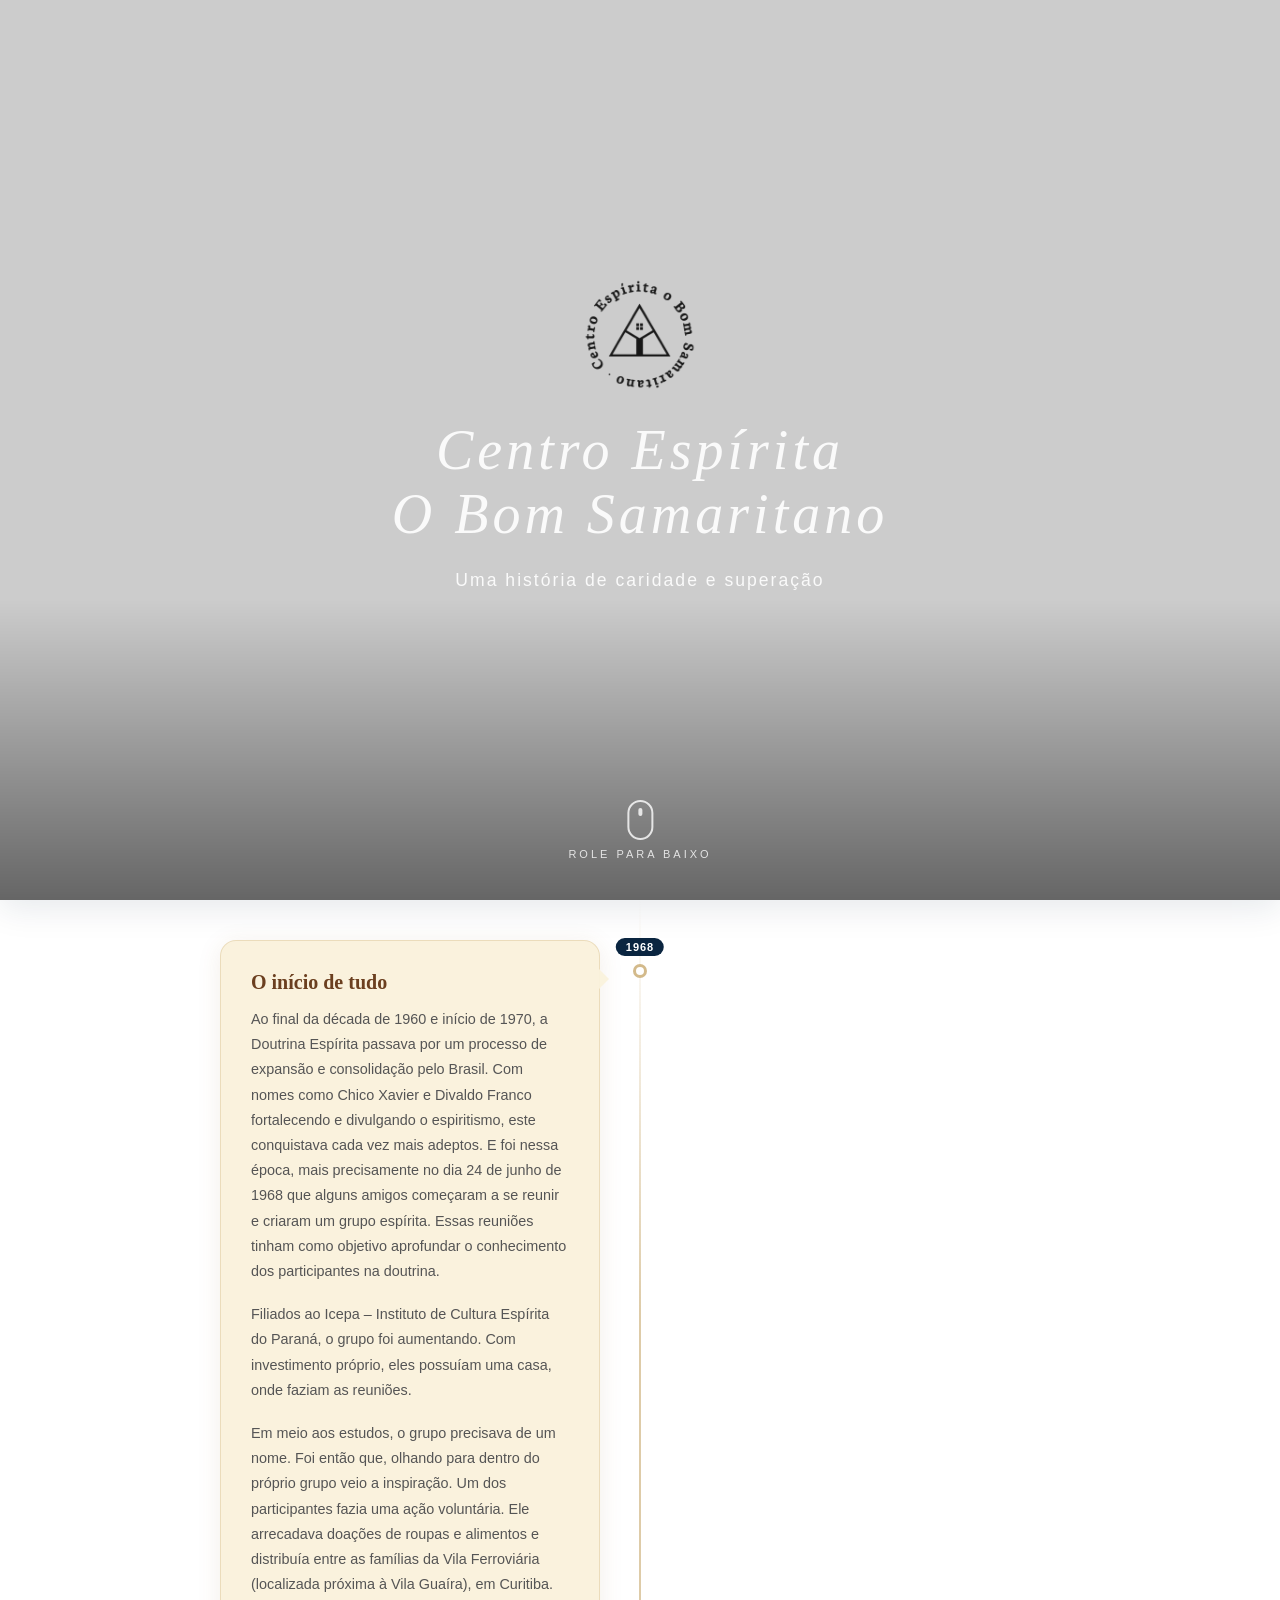
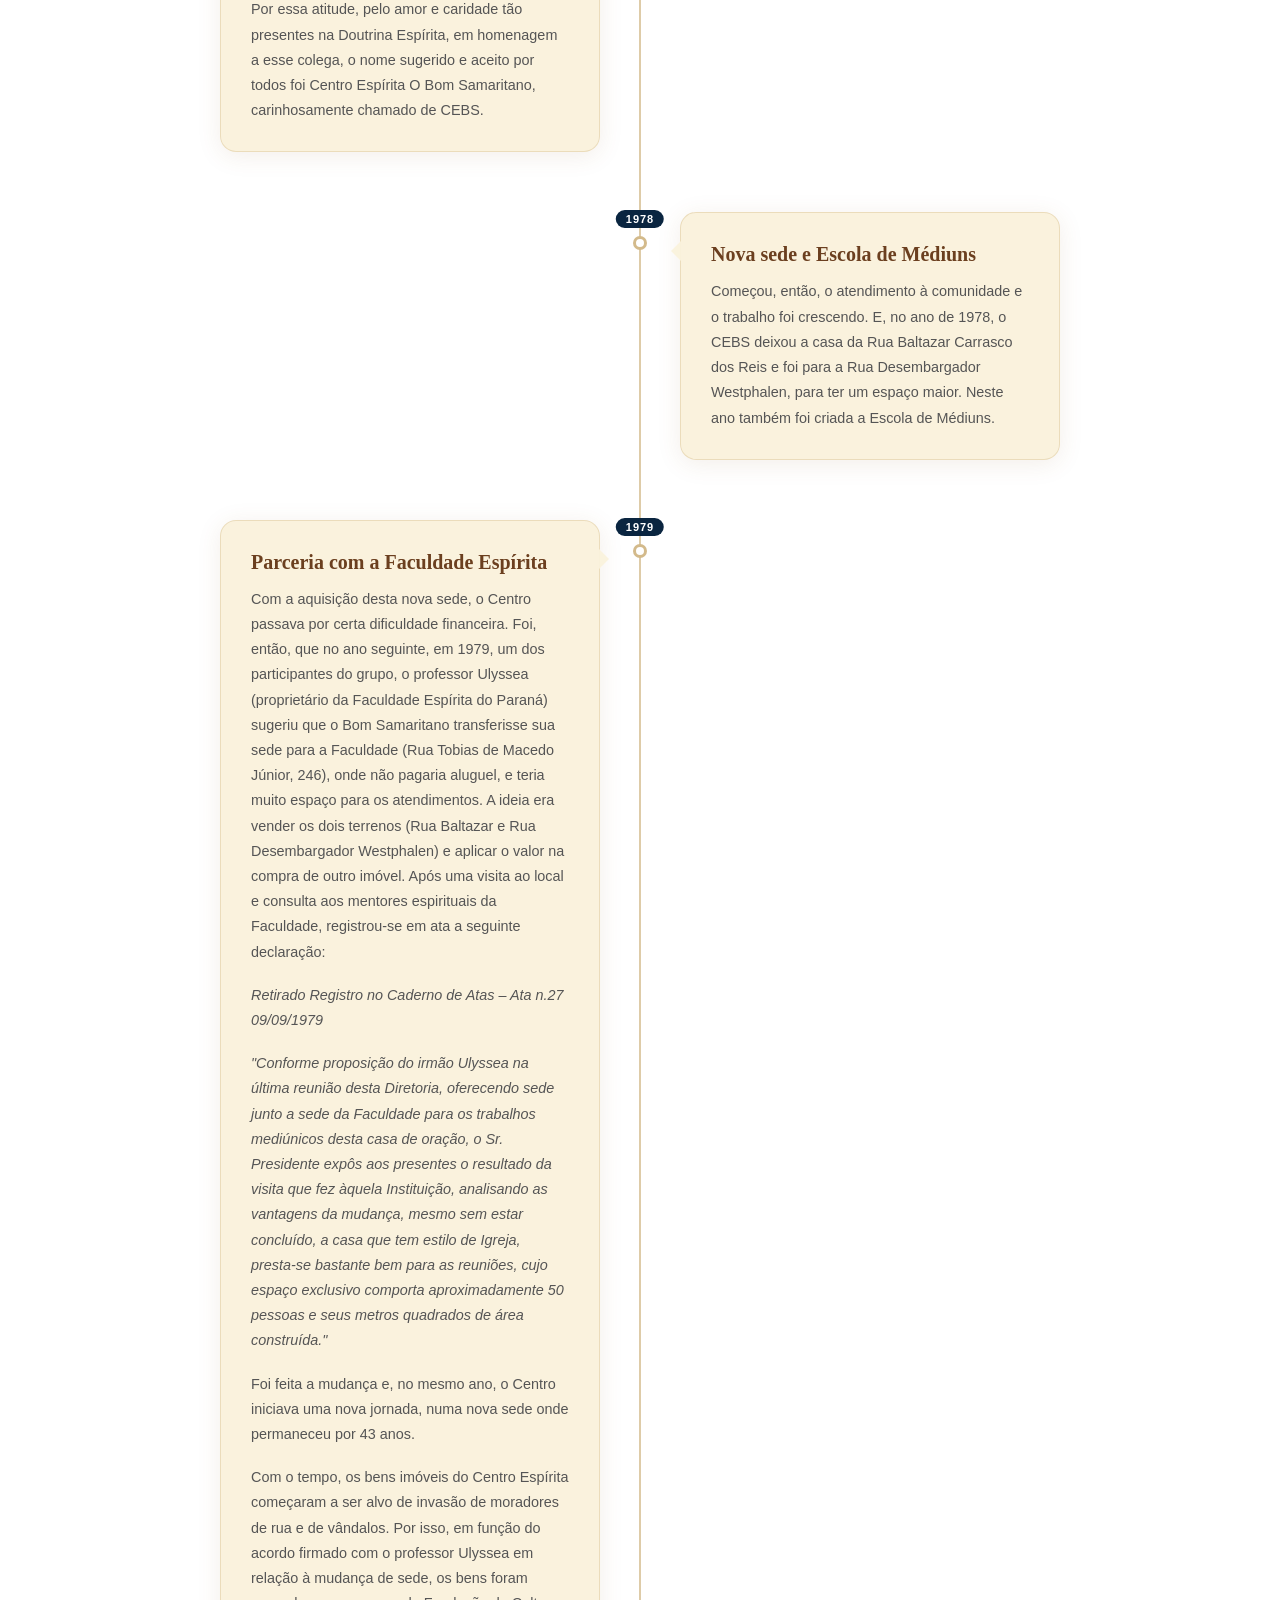
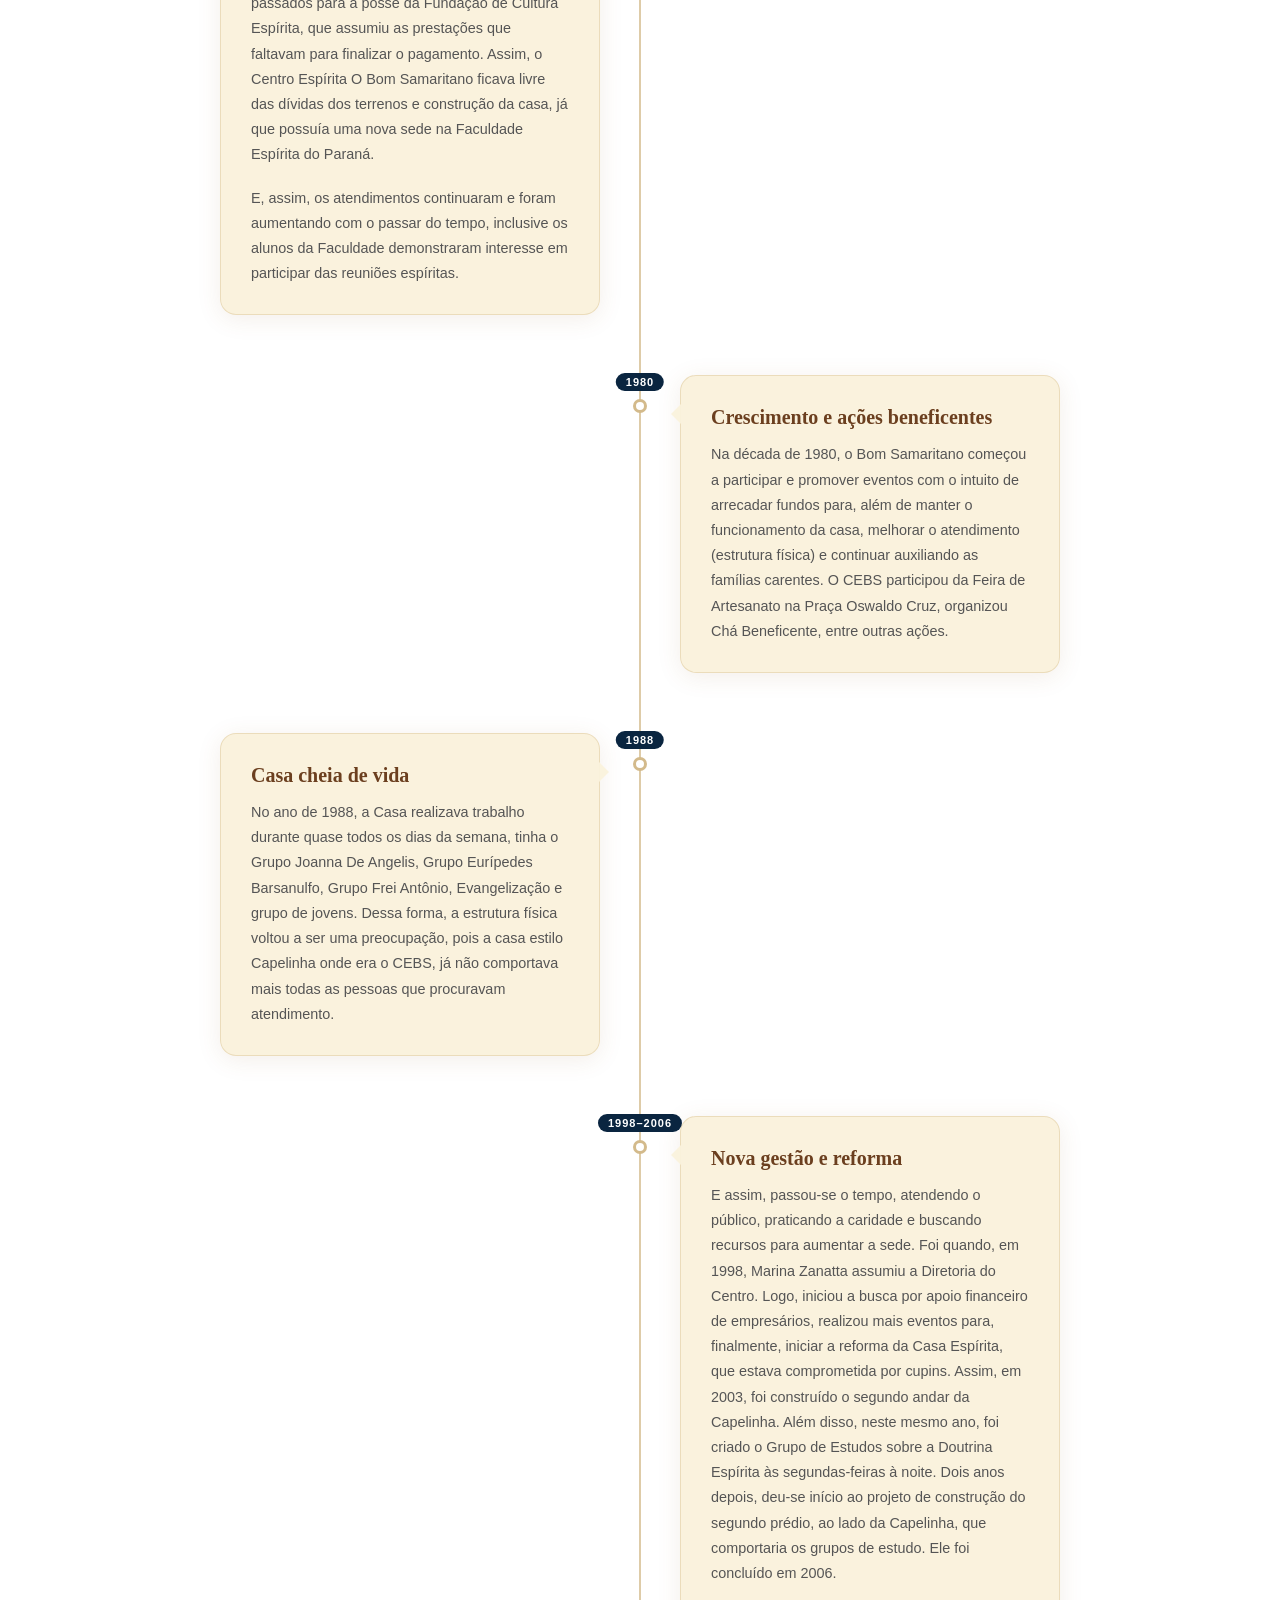
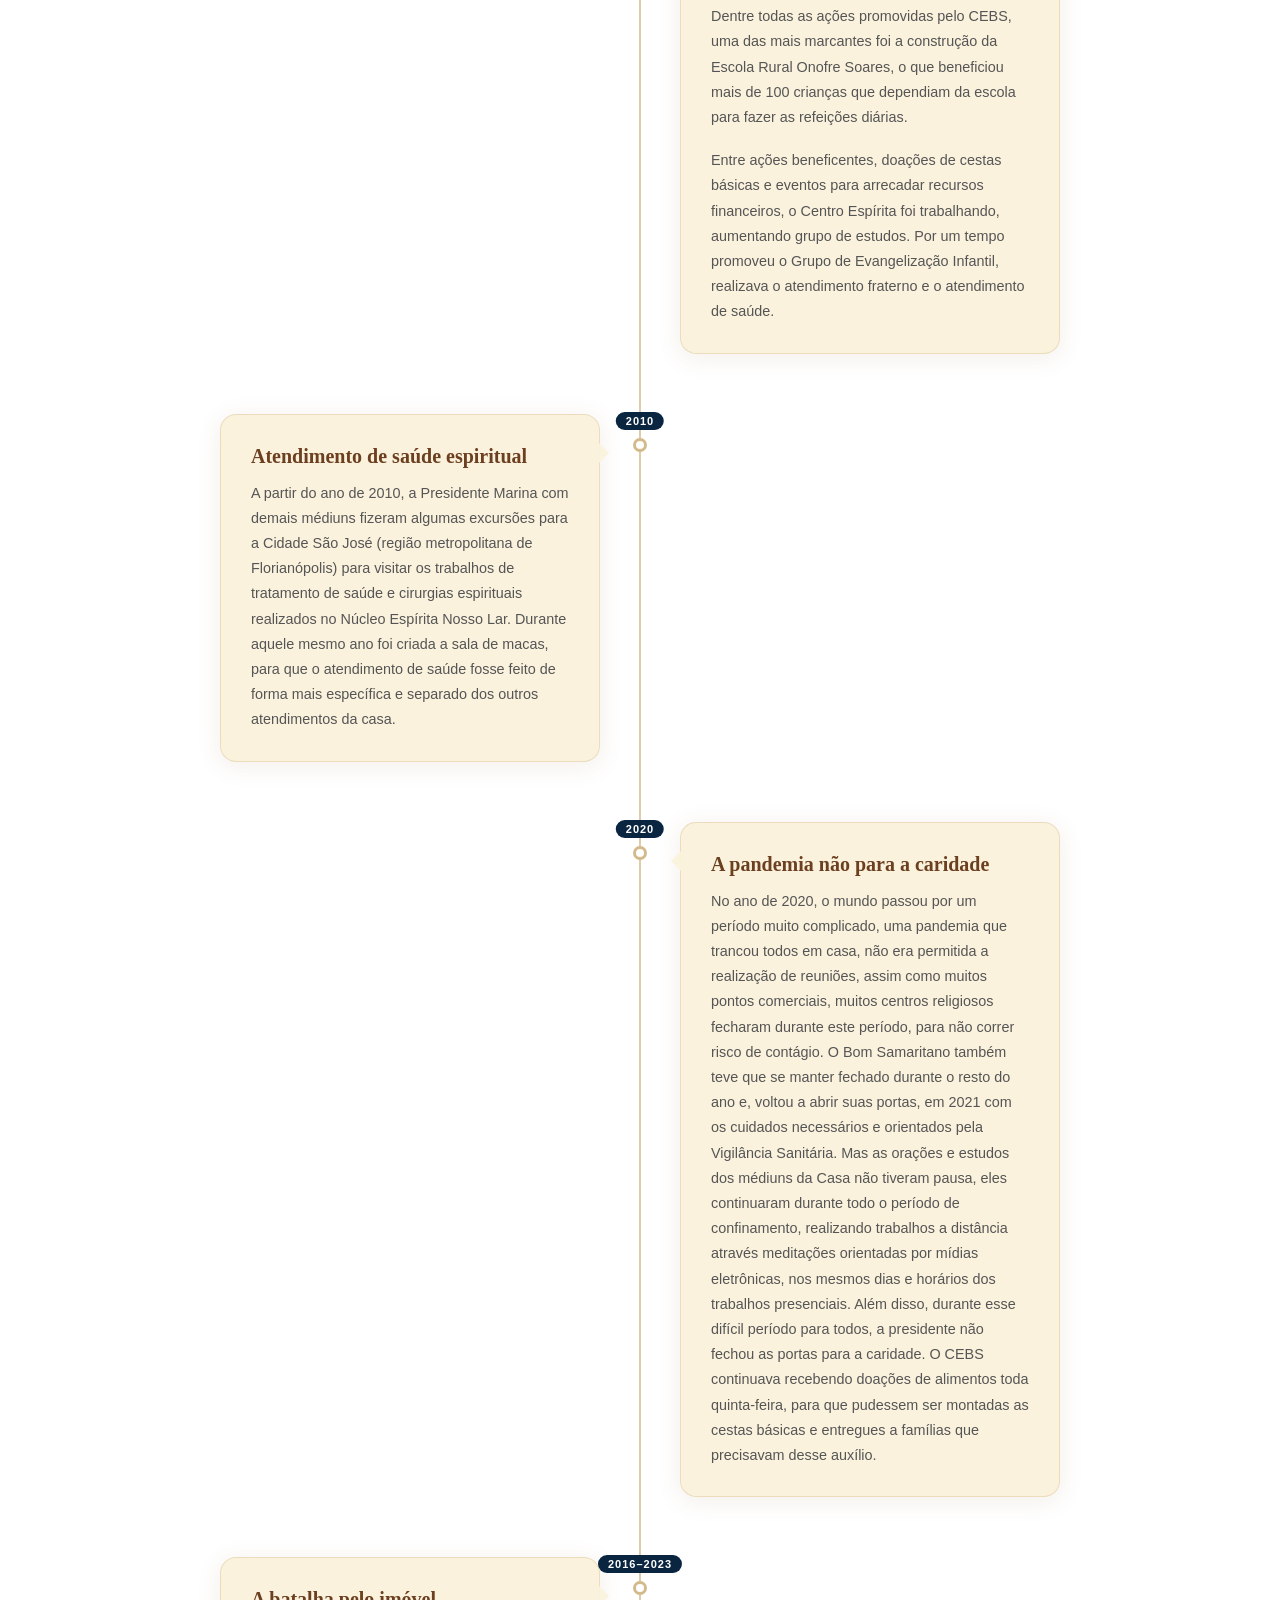
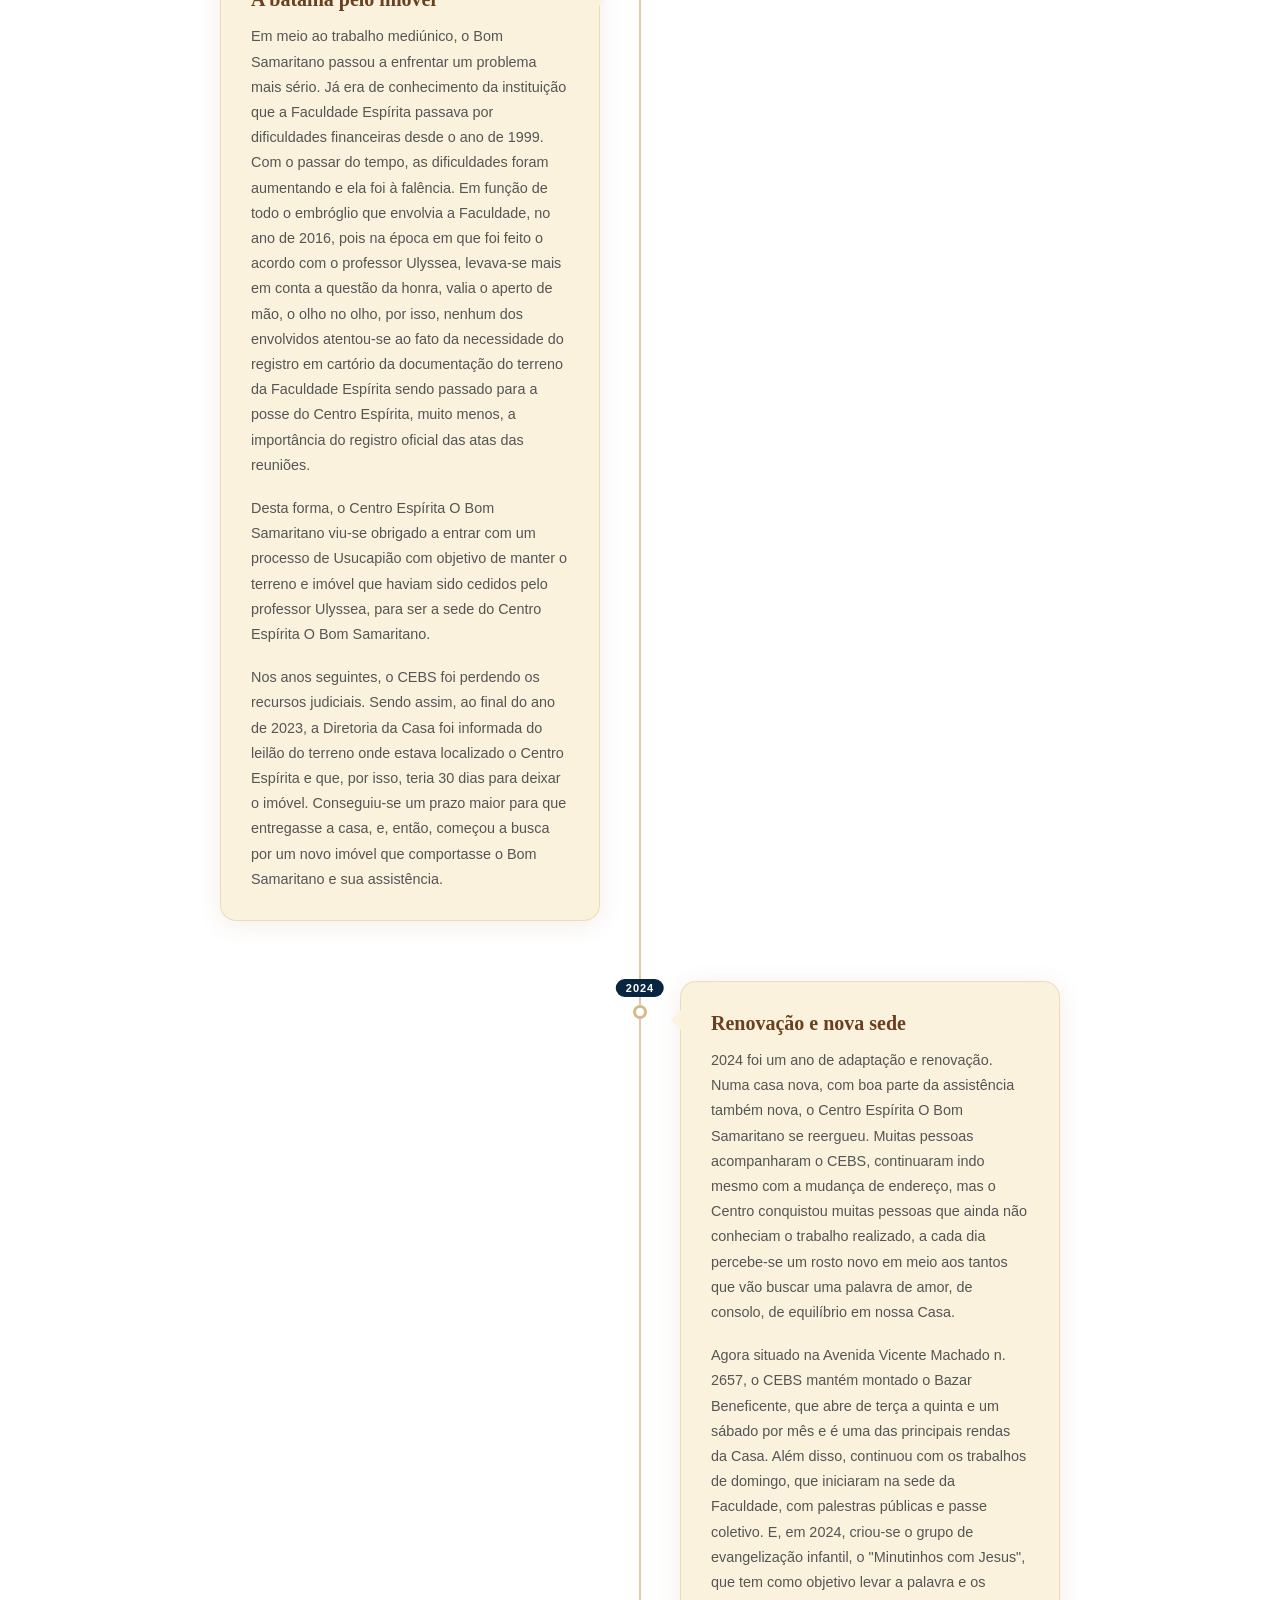
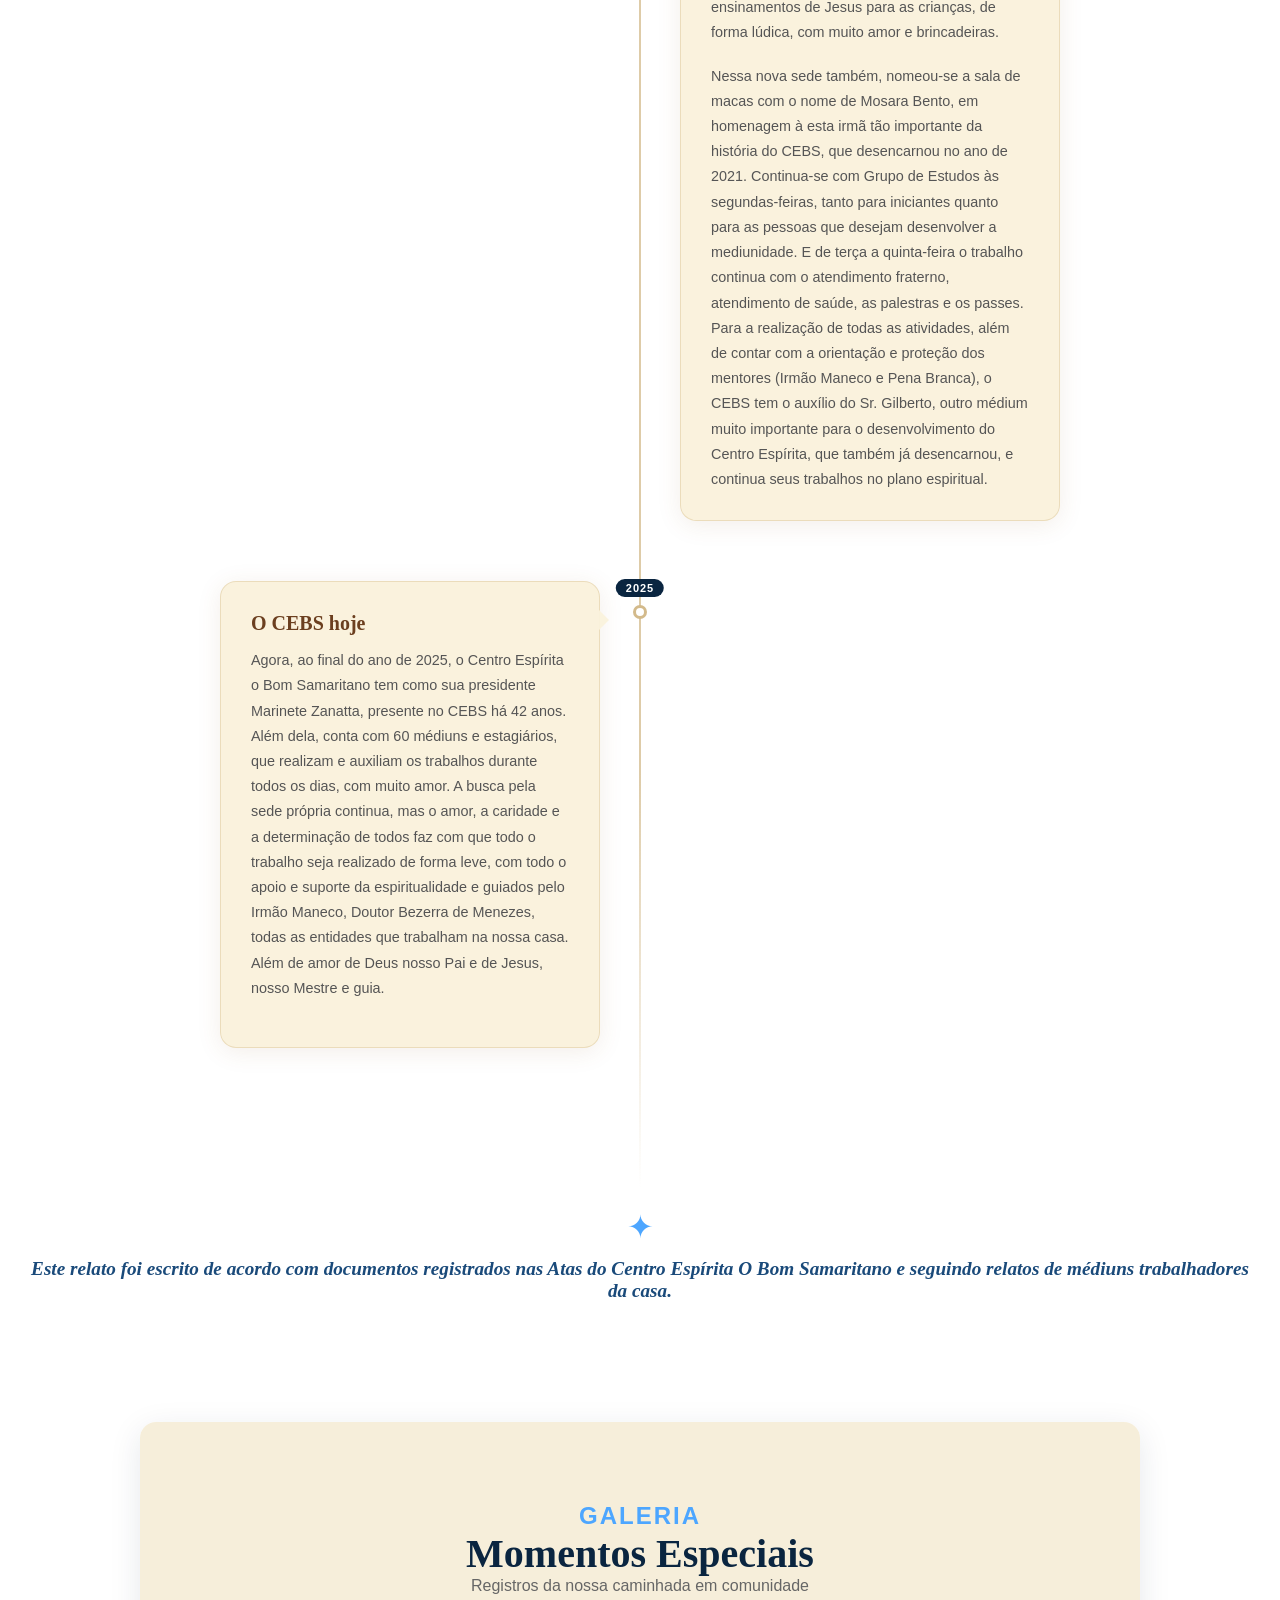
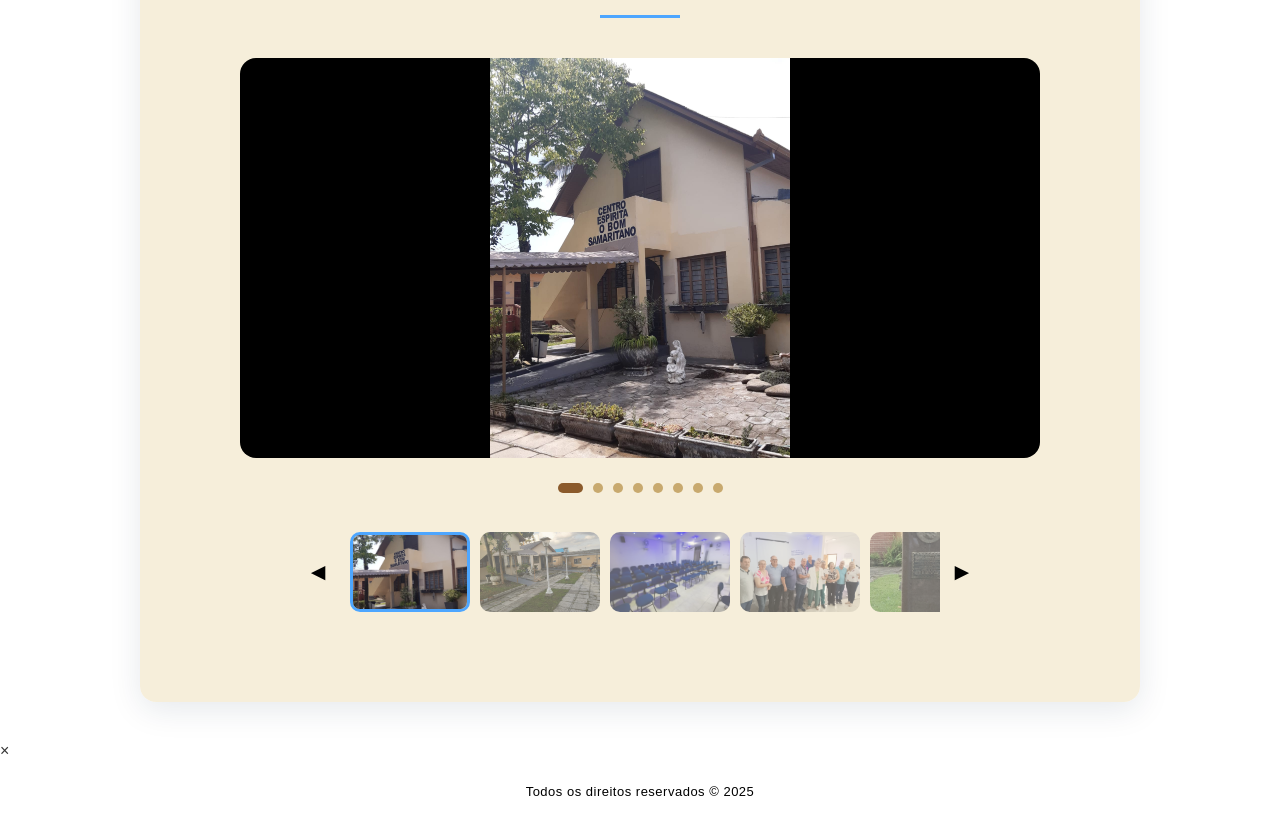
==== historia.html @ d359cb6b "Primeiro commit do site" ====
<!DOCTYPE html>
<html lang="pt-BR">
<head>
  <meta charset="UTF-8">
  <meta name="viewport" content="width=device-width, initial-scale=1.0">
  <title>História - O Bom Samaritano</title>
  <link rel="shortcut icon" sizes="180x180" href="./assets/logoColorida2.png" type="image/x-icon">
  <link rel="stylesheet" href="Style.css">
  <link rel="stylesheet" href="historia.css">
  <link href="https://unpkg.com/aos@2.3.4/dist/aos.css" rel="stylesheet">
</head>

<body>
    <!-- NAVBAR FIXA -->
    <body class="historia">

    <div class="fundo-fixo"></div>

    <nav class="navbar-historia">
        <a href="index.html" class="voltar-topo">← Voltar ao início</a>           
        <img src="/assets/logo.png" alt="Logo CEBS" class="navbar-logo-img">
    </nav>

    <!-- HERO -->
    <section class="hero-historia">

        <div class="overlay">
            <div class="hero-content">
                <img src="/assets/logo.png" alt="Logo CEBS" class="hero-logo">
                <h1>Centro Espírita<br>O Bom Samaritano</h1>
                <p>Uma história de caridade e superação</p>
            </div>
        </div>
    </section>

    <div class="scroll-hint">
        <div class="mouse">
            <div class="wheel"></div>
        </div>
        <p>Role para baixo</p>
    </div>

    <!-- TIMELINE -->
    <div class="timeline">

            <div class="item">
                <div class="card">
                    <h3>O início de tudo</h3>
                    <p>Ao final da década de 1960 e início de 1970, a Doutrina Espírita passava por um processo de expansão e consolidação pelo Brasil. Com nomes como Chico Xavier e Divaldo Franco fortalecendo e divulgando o espiritismo, este conquistava cada vez mais adeptos. E foi nessa época, mais precisamente no dia 24 de junho de 1968 que alguns amigos começaram a se reunir e criaram um grupo espírita. Essas reuniões tinham como objetivo aprofundar o conhecimento dos participantes na doutrina.</p>
                    <br>
                    <p>Filiados ao Icepa – Instituto de Cultura Espírita do Paraná, o grupo foi aumentando. Com investimento próprio, eles possuíam uma casa, onde faziam as reuniões.</p>
                    <br>
                    <p>Em meio aos estudos, o grupo precisava de um nome. Foi então que, olhando para dentro do próprio grupo veio a inspiração. Um dos participantes fazia uma ação voluntária. Ele arrecadava doações de roupas e alimentos e distribuía entre as famílias da Vila Ferroviária (localizada próxima à Vila Guaíra), em Curitiba. Por essa atitude, pelo amor e caridade tão presentes na Doutrina Espírita, em homenagem a esse colega, o nome sugerido e aceito por todos foi Centro Espírita O Bom Samaritano, carinhosamente chamado de CEBS.</p>
                </div>
                <span class="ano">1968</span>
            </div>

            <div class="item direita">
                <div class="card">
                    <h3>Nova sede e Escola de Médiuns</h3>
                    <p>Começou, então, o atendimento à comunidade e o trabalho foi crescendo. E, no ano de 1978, o CEBS deixou a casa da Rua Baltazar Carrasco dos Reis e foi para a Rua Desembargador Westphalen, para ter um espaço maior. Neste ano também foi criada a Escola de Médiuns.</p>
                </div>
                <span class="ano">1978</span>
            </div>

            <div class="item">
                <div class="card">
                    <h3>Parceria com a Faculdade Espírita</h3>
                    <p>Com a aquisição desta nova sede, o Centro passava por certa dificuldade financeira. Foi, então, que no ano seguinte, em 1979, um dos participantes do grupo, o professor Ulyssea (proprietário da Faculdade Espírita do Paraná) sugeriu que o Bom Samaritano transferisse sua sede para a Faculdade (Rua Tobias de Macedo Júnior, 246), onde não pagaria aluguel, e teria muito espaço para os atendimentos. A ideia era vender os dois terrenos (Rua Baltazar e Rua Desembargador Westphalen) e aplicar o valor na compra de outro imóvel. Após uma visita ao local e consulta aos mentores espirituais da Faculdade, registrou-se em ata a seguinte declaração:</p>
                    <br>
                    <p><em>Retirado Registro no Caderno de Atas – Ata n.27 09/09/1979</em></p>
                    <br>
                    <p><em>"Conforme proposição do irmão Ulyssea na última reunião desta Diretoria, oferecendo sede junto a sede da Faculdade para os trabalhos mediúnicos desta casa de oração, o Sr. Presidente expôs aos presentes o resultado da visita que fez àquela Instituição, analisando as vantagens da mudança, mesmo sem estar concluído, a casa que tem estilo de Igreja, presta-se bastante bem para as reuniões, cujo espaço exclusivo comporta aproximadamente 50 pessoas e seus metros quadrados de área construída."</em></p>
                    <br>
                    <p>Foi feita a mudança e, no mesmo ano, o Centro iniciava uma nova jornada, numa nova sede onde permaneceu por 43 anos.</p>
                    <br>
                    <p>Com o tempo, os bens imóveis do Centro Espírita começaram a ser alvo de invasão de moradores de rua e de vândalos. Por isso, em função do acordo firmado com o professor Ulyssea em relação à mudança de sede, os bens foram passados para a posse da Fundação de Cultura Espírita, que assumiu as prestações que faltavam para finalizar o pagamento. Assim, o Centro Espírita O Bom Samaritano ficava livre das dívidas dos terrenos e construção da casa, já que possuía uma nova sede na Faculdade Espírita do Paraná.</p>
                    <br>
                    <p>E, assim, os atendimentos continuaram e foram aumentando com o passar do tempo, inclusive os alunos da Faculdade demonstraram interesse em participar das reuniões espíritas.</p>
                </div>
                <span class="ano">1979</span>
            </div>

            <div class="item direita">
                <div class="card">
                    <h3>Crescimento e ações beneficentes</h3>
                    <p>Na década de 1980, o Bom Samaritano começou a participar e promover eventos com o intuito de arrecadar fundos para, além de manter o funcionamento da casa, melhorar o atendimento (estrutura física) e continuar auxiliando as famílias carentes. O CEBS participou da Feira de Artesanato na Praça Oswaldo Cruz, organizou Chá Beneficente, entre outras ações.</p>
                </div>
                <span class="ano">1980</span>
            </div>

            <div class="item">
                <div class="card">
                    <h3>Casa cheia de vida</h3>
                    <p>No ano de 1988, a Casa realizava trabalho durante quase todos os dias da semana, tinha o Grupo Joanna De Angelis, Grupo Eurípedes Barsanulfo, Grupo Frei Antônio, Evangelização e grupo de jovens. Dessa forma, a estrutura física voltou a ser uma preocupação, pois a casa estilo Capelinha onde era o CEBS, já não comportava mais todas as pessoas que procuravam atendimento.</p>
                </div>
                <span class="ano">1988</span>
            </div>

            <div class="item direita">
                <div class="card">
                    <h3>Nova gestão e reforma</h3>
                    <p>E assim, passou-se o tempo, atendendo o público, praticando a caridade e buscando recursos para aumentar a sede. Foi quando, em 1998, Marina Zanatta assumiu a Diretoria do Centro. Logo, iniciou a busca por apoio financeiro de empresários, realizou mais eventos para, finalmente, iniciar a reforma da Casa Espírita, que estava comprometida por cupins. Assim, em 2003, foi construído o segundo andar da Capelinha. Além disso, neste mesmo ano, foi criado o Grupo de Estudos sobre a Doutrina Espírita às segundas-feiras à noite. Dois anos depois, deu-se início ao projeto de construção do segundo prédio, ao lado da Capelinha, que comportaria os grupos de estudo. Ele foi concluído em 2006.</p>
                    <br>
                    <p>Dentre todas as ações promovidas pelo CEBS, uma das mais marcantes foi a construção da Escola Rural Onofre Soares, o que beneficiou mais de 100 crianças que dependiam da escola para fazer as refeições diárias.</p>
                    <br>
                    <p>Entre ações beneficentes, doações de cestas básicas e eventos para arrecadar recursos financeiros, o Centro Espírita foi trabalhando, aumentando grupo de estudos. Por um tempo promoveu o Grupo de Evangelização Infantil, realizava o atendimento fraterno e o atendimento de saúde.</p>
                </div>
                <span class="ano">1998–2006</span>
            </div>

            <div class="item">
                <div class="card">
                    <h3>Atendimento de saúde espiritual</h3>
                    <p>A partir do ano de 2010, a Presidente Marina com demais médiuns fizeram algumas excursões para a Cidade São José (região metropolitana de Florianópolis) para visitar os trabalhos de tratamento de saúde e cirurgias espirituais realizados no Núcleo Espírita Nosso Lar. Durante aquele mesmo ano foi criada a sala de macas, para que o atendimento de saúde fosse feito de forma mais específica e separado dos outros atendimentos da casa.</p>
                </div>
                <span class="ano">2010</span>
            </div>

            <div class="item direita">
                <div class="card">
                    <h3>A pandemia não para a caridade</h3>
                    <p>No ano de 2020, o mundo passou por um período muito complicado, uma pandemia que trancou todos em casa, não era permitida a realização de reuniões, assim como muitos pontos comerciais, muitos centros religiosos fecharam durante este período, para não correr risco de contágio. O Bom Samaritano também teve que se manter fechado durante o resto do ano e, voltou a abrir suas portas, em 2021 com os cuidados necessários e orientados pela Vigilância Sanitária. Mas as orações e estudos dos médiuns da Casa não tiveram pausa, eles continuaram durante todo o período de confinamento, realizando trabalhos a distância através meditações orientadas por mídias eletrônicas, nos mesmos dias e horários dos trabalhos presenciais. Além disso, durante esse difícil período para todos, a presidente não fechou as portas para a caridade. O CEBS continuava recebendo doações de alimentos toda quinta-feira, para que pudessem ser montadas as cestas básicas e entregues a famílias que precisavam desse auxílio.</p>
                </div>
                <span class="ano">2020</span>
            </div>

            <div class="item">
                <div class="card">
                    <h3>A batalha pelo imóvel</h3>
                    <p>Em meio ao trabalho mediúnico, o Bom Samaritano passou a enfrentar um problema mais sério. Já era de conhecimento da instituição que a Faculdade Espírita passava por dificuldades financeiras desde o ano de 1999. Com o passar do tempo, as dificuldades foram aumentando e ela foi à falência. Em função de todo o embróglio que envolvia a Faculdade, no ano de 2016, pois na época em que foi feito o acordo com o professor Ulyssea, levava-se mais em conta a questão da honra, valia o aperto de mão, o olho no olho, por isso, nenhum dos envolvidos atentou-se ao fato da necessidade do registro em cartório da documentação do terreno da Faculdade Espírita sendo passado para a posse do Centro Espírita, muito menos, a importância do registro oficial das atas das reuniões.</p>
                    <br>
                    <p>Desta forma, o Centro Espírita O Bom Samaritano viu-se obrigado a entrar com um processo de Usucapião com objetivo de manter o terreno e imóvel que haviam sido cedidos pelo professor Ulyssea, para ser a sede do Centro Espírita O Bom Samaritano.</p>
                    <br>
                    <p>Nos anos seguintes, o CEBS foi perdendo os recursos judiciais. Sendo assim, ao final do ano de 2023, a Diretoria da Casa foi informada do leilão do terreno onde estava localizado o Centro Espírita e que, por isso, teria 30 dias para deixar o imóvel. Conseguiu-se um prazo maior para que entregasse a casa, e, então, começou a busca por um novo imóvel que comportasse o Bom Samaritano e sua assistência.</p>
                </div>
                <span class="ano">2016–2023</span>
            </div>

            <div class="item direita">
                <div class="card">
                    <h3>Renovação e nova sede</h3>
                    <p>2024 foi um ano de adaptação e renovação. Numa casa nova, com boa parte da assistência também nova, o Centro Espírita O Bom Samaritano se reergueu. Muitas pessoas acompanharam o CEBS, continuaram indo mesmo com a mudança de endereço, mas o Centro conquistou muitas pessoas que ainda não conheciam o trabalho realizado, a cada dia percebe-se um rosto novo em meio aos tantos que vão buscar uma palavra de amor, de consolo, de equilíbrio em nossa Casa.</p>
                    <br>
                    <p>Agora situado na Avenida Vicente Machado n. 2657, o CEBS mantém montado o Bazar Beneficente, que abre de terça a quinta e um sábado por mês e é uma das principais rendas da Casa. Além disso, continuou com os trabalhos de domingo, que iniciaram na sede da Faculdade, com palestras públicas e passe coletivo. E, em 2024, criou-se o grupo de evangelização infantil, o "Minutinhos com Jesus", que tem como objetivo levar a palavra e os ensinamentos de Jesus para as crianças, de forma lúdica, com muito amor e brincadeiras.</p>
                    <br>
                    <p>Nessa nova sede também, nomeou-se a sala de macas com o nome de Mosara Bento, em homenagem à esta irmã tão importante da história do CEBS, que desencarnou no ano de 2021. Continua-se com Grupo de Estudos às segundas-feiras, tanto para iniciantes quanto para as pessoas que desejam desenvolver a mediunidade. E de terça a quinta-feira o trabalho continua com o atendimento fraterno, atendimento de saúde, as palestras e os passes. Para a realização de todas as atividades, além de contar com a orientação e proteção dos mentores (Irmão Maneco e Pena Branca), o CEBS tem o auxílio do Sr. Gilberto, outro médium muito importante para o desenvolvimento do Centro Espírita, que também já desencarnou, e continua seus trabalhos no plano espiritual.</p>
                </div>
                <span class="ano">2024</span>
            </div>

            <div class="item">
                <div class="card">
                    <h3>O CEBS hoje</h3>
                    <p>Agora, ao final do ano de 2025, o Centro Espírita o Bom Samaritano tem como sua presidente Marinete Zanatta, presente no CEBS há 42 anos. Além dela, conta com 60 médiuns e estagiários, que realizam e auxiliam os trabalhos durante todos os dias, com muito amor. A busca pela sede própria continua, mas o amor, a caridade e a determinação de todos faz com que todo o trabalho seja realizado de forma leve, com todo o apoio e suporte da espiritualidade e guiados pelo Irmão Maneco, Doutor Bezerra de Menezes, todas as entidades que trabalham na nossa casa. Além de amor de Deus nosso Pai e de Jesus, nosso Mestre e guia.</p>
                    <br>
                </div>
                <span class="ano">2025</span>
            </div>

        </div>

        <!-- FIM -->
        <div class="timeline-fim">
            <span class="estrela">✦</span>
            <p><strong>Este relato foi escrito de acordo com documentos registrados nas Atas do Centro Espírita O Bom Samaritano e seguindo relatos de médiuns trabalhadores da casa.</strong></p>
        </div>


        <!-- GALERIA -->
        <section class="galeria">

            <h2 class="titulo">GALERIA</h2>
            <h3 class="titulo-principal">Momentos Especiais</h3>
            <p class="subtitulo">Registros da nossa caminhada em comunidade</p>

            <div class="linha"></div>

            <!-- IMAGEM PRINCIPAL -->
            <div class="viewer">
                <img id="imagemPrincipal" src="/assets/foto1.jpeg" alt="">
            </div>

            <!-- DOTS -->
            <div class="dots" id="dots"></div>

            <!-- MINIATURAS -->
            <div class="thumbs-container">

                <button class="seta" onclick="scrollThumbs(-200)">◄</button>

                    <div class="thumbs" id="thumbs">
                        <img src="/assets/foto1.jpeg" data-legenda="">
                        <img src="/assets/foto3.jpeg" data-legenda="">
                        <img src="/assets/foto6.jpeg" data-legenda="">
                        <img src="/assets/foto8.jpeg" data-legenda="">
                        <img src="/assets/foto2.jpeg" data-legenda="">
                        <img src="/assets/foto7.jpeg" data-legenda="">
                        <img src="/assets/foto5.jpeg" data-legenda="">
                        <img src="/assets/foto9.jpeg" data-legenda="">
                    </div>

                <button class="seta" onclick="scrollThumbs(200)">►</button>

            </div>

        </section>

        <body class="historia">

      <!-- MODAL -->
        <div id="modal" class="modal">
            <span class="fechar" onclick="fecharModal()">×</span>
            <img id="imgModal">
        </div>

        <script src="https://unpkg.com/aos@2.3.4/dist/aos.js"></script>
        <script src="script.js"></script>

        <!-- BOTÃO VOLTAR AO TOPO -->
        <button class="btn-topo" onclick="window.scrollTo({top: 0, behavior: 'smooth'})">↑</button>
    
        <footer>
            <p>Todos os direitos reservados &copy; 2025</p>
        </footer>

    </body>

</html>
---- Style.css ----
/*{
  outline: 1px solid red;
}*/

html {
  scroll-behavior: smooth;
}

html, body {
  overflow-x: hidden;
  width: 100%;
}

.hero {
  width: 100vw;
  max-width: 100%;
}

/* ===== RESET ===== */
*, *::before, *::after {
  margin: 0;
  padding: 0;
  box-sizing: border-box;
}

/* ===== VARIÁVEIS ===== */
:root {
  --azul-escuro: #0a2540;
  --azul-medio: #1a4a7a;
  --azul-claro: #4da6ff;
  --azul-suave: rgba(255,255,255,0.88);
  --branco: #ffffff;
  --cinza: #666;
}

/* ===== BODY ===== */
body:not(.historia) {
  font-family: 'Lato', sans-serif;
  color: #333;
  background: url('/assets/ceu.jpeg') no-repeat center/cover;
  background-attachment: fixed;
  min-height: 100vh;
  overflow-x: hidden;
}

/* ===== NAVBAR ===== */
.navbar {
  position: fixed;
  top: 0;
  left: 0;
  width: 100%;
  z-index: 999;
  padding: 14px 40px;
  background: rgba(10, 37, 64, 0.0);
  backdrop-filter: blur(0px);
  transition: background 0.6s ease, backdrop-filter 0.6s ease, box-shadow 0.6s ease;
}

.navbar.visivel {
  background: rgba(10, 37, 64, 0.85);
  backdrop-filter: blur(10px);
  -webkit-backdrop-filter: blur(10px);
  box-shadow: 0 2px 20px rgba(0,0,0,0.2);
}

.nav-container {
  display: flex;
  justify-content: space-between;
  align-items: center;
  max-width: 100%;
  padding: 0 40px;
}

.nav-logo {
  height: 40px;
  width: auto;
  filter: brightness(0) invert(1);
}

.nav-container {
  padding-left: 0; /* ← remove padding extra da esquerda */
}

/* fallback se não tiver logo */
.logo-text {
  font-family: 'Cormorant Garamond', serif;
  font-size: 1.2rem;
  font-style: italic;
  color: white;
  letter-spacing: 2px;
}

.menu {
  list-style: none;
  display: flex;
  gap: 30px;
  align-items: center;
}

.menu a {
  text-decoration: none;
  color: rgba(255,255,255,0.85);
  font-family: 'Lato', sans-serif;
  font-size: 13px;
  letter-spacing: 1px;
  text-transform: uppercase;
  transition: color 0.3s;
  position: relative;
}

.menu a::after {
  content: '';
  position: absolute;
  bottom: -4px;
  left: 0;
  width: 0;
  height: 1px;
  background: var(--azul-claro);
  transition: width 0.3s;
}

.menu a:hover {
  color: var(--azul-claro);
}

.menu a:hover::after {
  width: 100%;
}

/* botão hamburger mobile */
.menu-toggle {
  display: none;
  background: none;
  border: none;
  color: white;
  font-size: 24px;
  cursor: pointer;
}

/* ===== HERO ===== */
.hero {
  height: 100vh;
  background: url('sua-imagem.jpg') no-repeat center/cover;
  background-attachment: fixed;
  position: relative;
  display: flex;
  align-items: center;
  justify-content: flex-start;
  padding: 0 8vw;
}

.hero-overlay {
  position: absolute;
  inset: 0;
  background: linear-gradient(to right, rgba(0,0,0,0.75) 0%, rgba(0,0,0,0.3) 60%, transparent 100%);
  z-index: 0;
}

.hero-fade {
  position: absolute;
  bottom: 0;
  left: 0;
  width: 100%;
  height: 200px;
  background: linear-gradient(to bottom, transparent, rgba(0,0,0,0.4));
  z-index: 1;
}

.hero-content {
  position: relative;
  z-index: 2;
  color: white;
  max-width: 600px;
}

.hero-tag {
  font-family: 'Lato', sans-serif;
  font-size: 11px;
  letter-spacing: 4px;
  text-transform: uppercase;
  opacity: 0.7;
  display: block;
  margin-bottom: 16px;
  opacity: 0;
  animation: fadeSubir 1s ease forwards;
  animation-delay: 0.2s;
}

.hero-content h1 {
  font-family: 'Cormorant Garamond', serif;
  font-size: clamp(2.5rem, 6vw, 4.5rem);
  font-weight: 300;
  line-height: 1.15;
  margin-bottom: 20px;
  opacity: 0;
  animation: fadeSubir 1s ease forwards;
  animation-delay: 0.5s;
}

.hero-content h1 em {
  font-style: italic;
  font-weight: 300;
}

.hero-content p {
  font-size: clamp(1rem, 2vw, 1.2rem);
  font-weight: 300;
  opacity: 0;
  margin-bottom: 32px;
  animation: fadeSubir 1s ease forwards;
  animation-delay: 0.8s;
  line-height: 1.6;
}

/* BOTÕES HERO */
.hero-botoes {
  display: flex;
  gap: 15px;
  flex-wrap: wrap;
  opacity: 0;
  animation: fadeSubir 1s ease forwards;
  animation-delay: 1.1s;
}

.btn-primary {
  display: inline-block;
  padding: 14px 28px;
  background: var(--azul-claro);
  color: white;
  text-decoration: none;
  border-radius: 10px;
  font-family: 'Lato', sans-serif;
  font-size: 14px;
  font-weight: 700;
  letter-spacing: 0.5px;
  transition: background 0.3s, transform 0.2s;
}

.btn-primary:hover {
  background: #2e8fe0;
  transform: translateY(-2px);
}

.btn-secondary {
  display: inline-block;
  padding: 14px 28px;
  background: rgba(255,255,255,0.15);
  color: white;
  text-decoration: none;
  border-radius: 10px;
  font-family: 'Lato', sans-serif;
  font-size: 14px;
  font-weight: 400;
  border: 1px solid rgba(255,255,255,0.3);
  transition: background 0.3s, transform 0.2s;
  backdrop-filter: blur(4px);
}

.btn-secondary:hover {
  background: rgba(255,255,255,0.25);
  transform: translateY(-2px);
}

/* SCROLL HINT */
.scroll-hint {
  position: absolute;
  bottom: 40px;
  left: 50%;
  transform: translateX(-50%);
  display: flex;
  flex-direction: column;
  align-items: center;
  gap: 8px;
  z-index: 3;
  opacity: 0.7;
}

.scroll-hint p {
  color: white;
  font-family: 'Lato', sans-serif;
  font-size: 10px;
  letter-spacing: 3px;
  text-transform: uppercase;
}

.mouse {
  width: 24px;
  height: 38px;
  border: 2px solid white;
  border-radius: 20px;
  display: flex;
  justify-content: center;
  padding-top: 5px;
}

.wheel {
  width: 3px;
  height: 7px;
  background: white;
  border-radius: 2px;
  animation: scroll-wheel 1.5s ease-in-out infinite;
}

@keyframes scroll-wheel {
  0%   { transform: translateY(0); opacity: 1; }
  100% { transform: translateY(10px); opacity: 0; }
}

@keyframes fadeSubir {
  from { opacity: 0; transform: translateY(20px); }
  to   { opacity: 1; transform: translateY(0); }
}

/* ===== SEÇÕES ===== */
section {
  padding: 60px 30px;
  max-width: 1000px;
  margin: 40px auto;
  background: var(--azul-suave);
  border-radius: 16px;
  backdrop-filter: blur(6px);
  -webkit-backdrop-filter: blur(6px);
  box-shadow: 0 8px 32px rgba(10,37,64,0.1);
}

/* CABEÇALHO DE SEÇÃO */
.secao-header {
  text-align: center;
  margin-bottom: 40px;
}

.secao-tag {
  font-family: 'Lato', sans-serif;
  font-size: 10px;
  letter-spacing: 4px;
  text-transform: uppercase;
  color: var(--azul-claro);
  display: block;
  margin-bottom: 10px;
}

.secao-header h2 {
  font-family: 'Cormorant Garamond', serif;
  font-size: clamp(1.8rem, 4vw, 2.5rem);
  font-weight: 300;
  color: var(--azul-escuro);
  margin-bottom: 12px;
}

.secao-linha {
  width: 50px;
  height: 2px;
  background: var(--azul-claro);
  margin: 12px auto;
}

.secao-desc {
  color: var(--cinza);
  font-size: 0.95rem;
  max-width: 600px;
  margin: 0 auto;
  line-height: 1.7;
}

/* ===== HORÁRIOS ===== */
.horarios-grid {
  display: grid;
  grid-template-columns: repeat(auto-fit, minmax(200px, 1fr));
  gap: 16px;
}

.horario-card {
  background: white;
  border-radius: 12px;
  padding: 24px 20px;
  display: flex;
  flex-direction: column;
  gap: 6px;
  box-shadow: 0 4px 12px rgba(10,37,64,0.07);
  border-top: 3px solid var(--azul-claro);
  transition: transform 0.3s, box-shadow 0.3s;
}

.horario-card:hover {
  transform: translateY(-4px);
  box-shadow: 0 8px 24px rgba(10,37,64,0.12);
}

.horario-card.destaque {
  border-top-color: #7aa2ff;
  background: white;
}

.horario-dia {
  font-family: 'Cormorant Garamond', serif;
  font-size: 1.1rem;
  font-weight: 600;
  color: var(--azul-escuro);
}

.horario-hora {
  font-size: 1.3rem;
  font-weight: 700;
  color: var(--azul-claro);
}

.horario-desc {
  font-size: 0.85rem;
  color: var(--cinza);
  line-height: 1.5;
}

/* ===== BAZARES ===== */
.bazar-grid {
  display: grid;
  grid-template-columns: repeat(auto-fit, minmax(140px, 1fr));
  gap: 12px;
}

.bazar-item {
  background: white;
  border-radius: 12px;
  padding: 16px;
  display: flex;
  flex-direction: column;
  align-items: center;
  gap: 8px;
  box-shadow: 0 4px 12px rgba(10,37,64,0.07);
  transition: transform 0.3s;
}

.bazar-item:hover {
  transform: translateY(-3px);
}

.data-box {
  background: #e8f2ff;
  border-radius: 10px;
  padding: 10px 14px;
  text-align: center;
}

.dia {
  display: block;
  font-size: 1.6rem;
  font-weight: 700;
  color: var(--azul-escuro);
  line-height: 1;
}

.mes {
  font-size: 11px;
  font-weight: 700;
  letter-spacing: 1px;
  color: var(--azul-claro);
}

.bazar-info {
  font-size: 0.8rem;
  color: var(--cinza);
}

/* ===== DOAÇÕES ===== */
.doacao-grid {
  display: grid;
  grid-template-columns: 1fr 1fr;
  gap: 30px;
}

.doacao-lista {
  list-style: none;
  background: white;
  padding: 28px;
  border-radius: 12px;
  box-shadow: 0 4px 16px rgba(10,37,64,0.07);
}

.doacao-lista li {
  padding: 8px 0;
  font-size: 0.95rem;
  border-bottom: 1px solid #f0f0f0;
  color: #444;
}

.doacao-lista li i {
  color: var(--azul-claro);
  margin-right: 8px;
  font-size: 0.8rem;
}

.doacao-lista li:last-child {
  border-bottom: none;
}

/* ===== MAPA ===== */
.localizacao-container {
  display: grid;
  grid-template-columns: 1fr 1.5fr;
  gap: 20px;
  align-items: stretch;
}

.localizacao-card {
  background: var(--azul-escuro);
  border-radius: 12px;
  padding: 32px 28px;
  color: white;
  display: flex;
  flex-direction: column;
  gap: 20px;
}

.localizacao-card h3 {
  font-family: 'Cormorant Garamond', serif;
  font-size: 1.6rem;
  font-weight: 300;
  color: white;
}

.local-tipo {
  font-size: 0.85rem;
  color: rgba(255,255,255,0.6);
  letter-spacing: 1px;
  margin-top: -14px;
}

.local-info {
  display: flex;
  gap: 12px;
  align-items: flex-start;
  font-size: 0.9rem;
  color: rgba(255,255,255,0.85);
  line-height: 1.6;
}

.local-info i {
  color: rgba(255,255,255,0.7);
  font-size: 1rem;
  margin-top: 3px;
  min-width: 16px;
}

.btn-maps {
  display: inline-block;
  margin-top: auto;
  padding: 10px 18px;
  background: rgba(255,255,255,0.1);
  color: white;
  text-decoration: none;
  border-radius: 8px;
  font-size: 13px;
  border: 1px solid rgba(255,255,255,0.2);
  transition: background 0.3s;
  text-align: center;
}

.btn-maps:hover {
  background: rgba(255,255,255,0.2);
}

.localizacao-mapa iframe {
  width: 100%;
  height: 100%;
  min-height: 300px;
  border-radius: 12px;
}

@media (max-width: 768px) {
  .localizacao-container {
    grid-template-columns: 1fr;
  }
}

/* ===== CONTATO ===== */
.contato-info {
  display: flex;
  gap: 30px;
  justify-content: center;
  margin-bottom: 24px;
  flex-wrap: wrap;
}

.contato-info p {
  font-size: 1rem;
  color: #444;
}

.contato-info p i {
  color: var(--azul-claro);
  margin-right: 8px;
  width: 16px;
}

.redes-sociais {
  display: flex;
  gap: 12px;
  justify-content: center;
}

.rede-btn {
  display: inline-flex;
  align-items: center;
  gap: 8px;
  padding: 10px 20px;
  border-radius: 10px;
  text-decoration: none;
  font-size: 14px;
  font-weight: 600;
  transition: transform 0.2s, opacity 0.2s;
  color: white;
}

.rede-btn i {
  font-size: 1.1rem;
  vertical-align: middle;
  line-height: 1;
}

.rede-btn:hover {
  transform: translateY(-2px);
  opacity: 0.9;
}

.rede-btn.instagram {
  background: linear-gradient(45deg, #f09433, #e6683c, #dc2743, #cc2366, #bc1888);
}

.rede-btn.whatsapp {
  background: #25d366;
}

/* ===== LIVROS ===== */
.livros-grid {
  display: grid;
  grid-template-columns: repeat(auto-fit, minmax(180px, 1fr));
  gap: 20px;
}

.livro-card {
  background: white;
  padding: 16px;
  border-radius: 12px;
  text-align: center;
  box-shadow: 0 4px 12px rgba(10,37,64,0.08);
  transition: transform 0.3s;
}

.livro-card:hover {
  transform: translateY(-4px);
}

.livro-card img {
  width: 100%;
  border-radius: 8px;
  margin-bottom: 10px;
}

.livro-card h3 {
  font-family: 'Cormorant Garamond', serif;
  font-size: 1rem;
  color: var(--azul-escuro);
  margin-bottom: 8px;
}

.livro-card a {
  display: inline-block;
  font-size: 12px;
  color: var(--azul-claro);
  text-decoration: none;
}

/* ===== FOOTER ===== */
footer {
  text-align: center;
  padding: 24px 20px;
  background: rgba(10, 37, 64, 0.85);
  color: rgba(255,255,255,0.7);
  font-family: 'Lato', sans-serif;
  font-size: 13px;
  letter-spacing: 0.5px;
  backdrop-filter: blur(8px);
}

/* ===== ANIMAÇÕES DE ENTRADA ===== */
.horario-card, .bazar-item, .doacao-lista {
  opacity: 0;
  transform: translateY(20px);
  transition: opacity 0.6s ease, transform 0.6s ease;
}

.horario-card.visivel,
.bazar-item.visivel,
.doacao-lista.visivel {
  opacity: 1;
  transform: translateY(0);
}

/* ===== RESPONSIVO TABLET ===== */
@media (max-width: 768px) {
  .menu {
    display: none;
    flex-direction: column;
    position: absolute;
    top: 100%;
    left: 0;
    width: 100%;
    background: rgba(10,37,64,0.95);
    padding: 20px;
    gap: 16px;
  }

  .menu.aberto {
    display: flex;
  }

  .menu-toggle {
    display: block;
  }

  .navbar {
    padding: 14px 20px;
  }

  .hero {
    padding: 0 6vw;
    justify-content: center;
    text-align: center;
  }

  .hero-overlay {
    background: rgba(0,0,0,0.6);
  }

  .hero-botoes {
    justify-content: center;
  }

  .doacao-grid {
    grid-template-columns: 1fr;
  }

  section {
    margin: 20px 12px;
    padding: 40px 20px;
  }
}

/* ===== RESPONSIVO MOBILE ===== */
@media (max-width: 480px) {
  .horarios-grid {
    grid-template-columns: 1fr;
  }

  .bazar-grid {
    grid-template-columns: repeat(3, 1fr);
  }

  .contato-info {
    flex-direction: column;
    align-items: center;
  }

  .redes-sociais {
    flex-direction: column;
    align-items: center;
  }
}
---- historia.css ----
/* ===== RESET E BASE ===== */
*, *::before, *::after {
  margin: 0;
  padding: 0;
  box-sizing: border-box;
}

html, body {
  max-width: 100% !important;
  margin: 0 !important;
  padding: 0 !important;
  overflow-x: hidden;
}

body.historia {
  font-family: 'Lato', sans-serif;
  color: #333;
  min-height: 100vh;
}

/* FUNDO PERGAMINHO FIXO */
body.historia {
  font-family: 'Lato', sans-serif;
  color: #333;
  min-height: 100vh;
}

.fundo-fixo {
  position: fixed;
  inset: 0;
  background: url('/assets/pergaminho.jpg') no-repeat center/cover;
  z-index: -1;
}

/* ===== VARIÁVEIS ===== */
:root {
  --azul-escuro: #0a2540;
  --azul-medio: #1a4a7a;
  --azul-claro: #4da6ff;
  --branco: #ffffff;
  --cinza: #666;
  --dourado: rgba(200, 169, 110, 0.8);
  --linha-cor: rgba(200, 169, 110, 0.6);
}

/* ===== SEÇÕES ===== */
section {
  background: rgba(245, 235, 210, 0.82) !important;
  backdrop-filter: blur(3px) !important;
}

a {
  margin: 0;
  padding: 0;
  display: block;
}

/* ===== NAVBAR ===== */
.navbar-historia {
  position: fixed;
  top: 0;
  left: 0;
  width: 100vw;
  z-index: 999;
  display: flex;
  align-items: center;
  justify-content: space-between;
  padding: 14px 30px;
  background: rgba(0, 0, 0, 0.55) !important;
  backdrop-filter: blur(8px);
  -webkit-backdrop-filter: blur(8px);
  opacity: 0;
  transform: translateY(-10px);
  transition: opacity 0.8s ease, transform 0.8s ease;
}

.navbar-logo-img {
  height: 45px;
  width: auto;
}

.navbar-historia.visivel {
  opacity: 1;
  transform: translateY(0);
}

.navbar-logo {
  font-family: 'Cormorant Garamond', serif;
  font-size: 1.1rem;
  font-style: italic;
  color: white;
  letter-spacing: 2px;
}

.voltar-topo {
  position: static !important;
  font-family: 'Lato', sans-serif;
  font-size: 13px;
  letter-spacing: 1px;
  color: white !important;
  text-decoration: none;
  background: rgba(255,255,255,0.15);
  padding: 7px 14px;
  border-radius: 6px;
  transition: background 0.3s;
  
}

.voltar-topo:hover {
  background: rgba(255,255,255,0.3);
}

/* ===== HERO ===== */
.hero-logo {
  width: 120px;
  height: auto;
  margin-bottom: 20px;
  opacity: 0;
  transform: translateY(20px);
  animation: fadeSubir 1.5s ease forwards;
  animation-delay: 0s;
}

body.historia, html {
  width: 100%;
  overflow-x: hidden;
}

.hero-historia {
  background: url('/assets/historia.jpg') center center / cover no-repeat !important;
  background-attachment: scroll !important;
  width: 100% !important;
  max-width: 100vw !important;
  left: 0 !important;
  right: 0 !important;
  min-height: 100vh;
  position: relative;
  display: flex;
  align-items: center;
  justify-content: center;
  margin: 0 !important;
  padding: 0 !important;
  border-radius: 0 !important;
  z-index: 0;
}

.hero-historia::before {
  content: "";
  position: absolute;
  inset: 0;
  background: rgba(0, 0, 0, 0.2);
  z-index: 0;
}

.hero-historia::after {
  content: "";
  position: absolute;
  bottom: 0;
  left: 0;
  width: 100%;
  height: 300px;
  background: linear-gradient(to bottom, transparent, rgba(0,0,0,0.5));
  z-index: 1;
}

.hero-historia .overlay {
  background: transparent;
  width: 100%;
  height: 100%;
  display: flex;
  align-items: center;
  justify-content: center;
}

/* TEXTO HERO */
.hero-content {
  color: white;
  text-align: center;
  z-index: 2;
  padding: 0 20px;
}

.hero-content h1 {
  font-family: 'Cormorant Garamond', serif;
  font-size: clamp(2rem, 6vw, 3.5rem);
  font-weight: 300;
  letter-spacing: 4px;
  font-style: italic;
  opacity: 0;
  transform: translateY(20px);
  animation: fadeSubir 1.5s ease forwards;
  animation-delay: 0.3s;
}

.hero-content h1 span {
  font-weight: 600;
}

.hero-content p {
  font-family: 'Lato', sans-serif;
  font-size: clamp(0.9rem, 2vw, 1.1rem);
  font-weight: 300;
  letter-spacing: 2px;
  margin-top: 10px;
  opacity: 0;
  transform: translateY(20px);
  animation: fadeSubir 1.5s ease forwards;
  animation-delay: 0.8s;
}

@keyframes fadeSubir {
  to {
    opacity: 0.9;
    transform: translateY(0);
  }
}

/* INDICADOR DE SCROLL */
.scroll-hint {
  position: absolute;
  bottom: 40px;
  left: 50%;
  transform: translateX(-50%);
  display: flex;
  flex-direction: column;
  align-items: center;
  gap: 8px;
  z-index: 3;
  opacity: 0.8;
}

.scroll-hint p {
  color: white;
  font-family: 'Lato', sans-serif;
  font-size: 11px;
  letter-spacing: 3px;
  text-transform: uppercase;
}

.mouse {
  width: 26px;
  height: 40px;
  border: 2px solid white;
  border-radius: 20px;
  display: flex;
  justify-content: center;
  padding-top: 6px;
}

.wheel {
  width: 4px;
  height: 8px;
  background: white;
  border-radius: 2px;
  animation: scroll-wheel 1.5s ease-in-out infinite;
}

@keyframes scroll-wheel {
  0%   { transform: translateY(0); opacity: 1; }
  100% { transform: translateY(10px); opacity: 0; }
}

/* ===== TIMELINE HEADER ===== */
.timeline-header {
  text-align: center;
  padding: 80px 20px 60px;
  background: transparent !important;
}

.timeline-header .tag {
  font-family: 'Lato', sans-serif;
  font-size: 11px;
  letter-spacing: 4px;
  text-transform: uppercase;
  color: var(--azul-claro);
  margin-bottom: 16px;
}

.timeline-header h2 {
  font-family: 'Cormorant Garamond', serif;
  font-size: clamp(2rem, 5vw, 3.5rem);
  font-weight: 300;
  color: var(--azul-escuro);
  line-height: 1.2;
  margin-bottom: 16px;
}

.timeline-header h2 em {
  font-style: italic;
  font-weight: 300;
  color: var(--azul-claro);
}

.timeline-header p {
  font-size: 1rem;
  color: var(--cinza);
  max-width: 500px;
  margin: 0 auto;
  line-height: 1.7;
}

.divisor {
  width: 60px;
  height: 2px;
  background: linear-gradient(to right, var(--azul-claro), transparent);
  margin: 24px auto 0;
}

/* ===== TIMELINE ===== */
.timeline {
  position: relative;
  max-width: 900px;
  margin: 0 auto;
  padding: 40px 20px 80px;
}

.timeline::before {
  content: '';
  position: absolute;
  left: 50%;
  top: 0;
  bottom: 0;
  width: 2px;
  background: linear-gradient(to bottom, transparent, var(--linha-cor) 5%, var(--linha-cor) 95%, transparent);
  transform: translateX(-50%);
}

/* ===== ITEM ===== */
.item {
  display: flex;
  justify-content: flex-end;
  padding-right: calc(50% + 40px);
  margin-bottom: 60px;
  position: relative;
  opacity: 0;
  transform: translateX(-50px);
  transition: opacity 0.9s ease, transform 0.9s ease;
}

.item.direita {
  justify-content: flex-start;
  padding-right: 0;
  padding-left: calc(50% + 40px);
  transform: translateX(50px);
  transition: opacity 0.9s ease, transform 0.9s ease;
}

.item.visivel {
  opacity: 1;
  transform: translateX(0) !important;
}

/* BOLINHA */
.item::before {
  content: '';
  position: absolute;
  left: 50%;
  top: 24px;
  transform: translateX(-50%);
  width: 14px;
  height: 14px;
  background: var(--branco);
  border: 3px solid var(--dourado);
  border-radius: 50%;
  z-index: 2;
  transition: background 0.3s, transform 0.3s;
}

.item:hover::before {
  background: var(--dourado);
  transform: translateX(-50%) scale(1.3);
}

/* ANO */
.item .ano {
  position: absolute;
  left: 50%;
  top: -2px;
  transform: translateX(-50%);
  background: var(--azul-escuro);
  color: white;
  font-size: 11px;
  font-weight: 700;
  letter-spacing: 1px;
  padding: 3px 10px;
  border-radius: 20px;
  white-space: nowrap;
  z-index: 3;
}

/* CARD */
.card {
  background: rgba(250, 242, 220, 0.95);
  border-radius: 16px;
  padding: 28px 30px;
  max-width: 380px;
  box-shadow: 0 4px 24px rgba(139, 90, 43, 0.1);
  border: 1px solid rgba(200, 169, 110, 0.3);
  position: relative;
  transition: box-shadow 0.3s, transform 0.3s;
}

.card:hover {
  box-shadow: 0 8px 36px rgba(139, 90, 43, 0.2);
  transform: translateY(-3px);
}

.item:not(.direita) .card::after {
  content: '';
  position: absolute;
  right: -10px;
  top: 28px;
  border: 10px solid transparent;
  border-left-color: rgba(250, 242, 220, 0.95);
  border-right: none;
}

.item.direita .card::after {
  content: '';
  position: absolute;
  left: -10px;
  top: 28px;
  border: 10px solid transparent;
  border-right-color: rgba(250, 242, 220, 0.95);
  border-left: none;
}

.card h3 {
  font-family: 'Cormorant Garamond', serif;
  font-size: 1.25rem;
  font-weight: 600;
  color: #6b3f1f;
  margin-bottom: 12px;
  line-height: 1.3;
}

.card p {
  font-size: 0.9rem;
  color: #555;
  line-height: 1.75;
}

.card .icone {
  font-size: 1.4rem;
  margin-bottom: 10px;
  display: block;
}

/* ===== FIM DA TIMELINE ===== */
.timeline-fim {
  text-align: center;
  padding: 20px 20px 80px;
  overflow: hidden;
}

.timeline-fim .estrela {
  font-size: 2rem;
  color: var(--azul-claro);
  display: block;
  margin-bottom: 12px;
}

.timeline-fim p {
  font-family: 'Cormorant Garamond', serif;
  font-style: italic;
  font-size: 1.2rem;
  color: var(--azul-medio);
}

/* ===== GALERIA ===== */
.galeria {
  padding: 80px 20px;
  text-align: center;
}

.titulo {
  color: #4da6ff;
  letter-spacing: 2px;
}

.titulo-principal {
  font-family: 'Cormorant Garamond', serif;
  font-size: clamp(1.8rem, 4vw, 2.5rem);
  color: #0a2540;
}

.subtitulo {
  color: #666;
  margin-bottom: 20px;
}

.linha {
  width: 80px;
  height: 3px;
  background: #4da6ff;
  margin: 20px auto 40px;
}

.viewer {
  position: relative;
  max-width: 800px;
  margin: auto;
  border-radius: 16px;
  overflow: hidden;
  background: #000;
}

.viewer img {
  width: 100%;
  height: 400px;
  object-fit: contain;
  display: block;
  transition: opacity 0.8s ease;
  background: #000;
}

.viewer .overlay {
  position: absolute;
  bottom: 0;
  left: 0;
  width: 100%;
  padding: 20px;
  background: linear-gradient(to top, rgba(0,0,0,0.7), transparent);
  color: white;
  text-align: left;
}

/* DOTS */
.dots {
  margin: 20px 0;
}

.dot {
  display: inline-block;
  width: 10px;
  height: 10px;
  background: #c8a96e;
  margin: 5px;
  border-radius: 50%;
  transition: 0.3s;
  cursor: pointer;
}

.dot.active {
  width: 25px;
  border-radius: 10px;
  background: #8b5a2b;
}

/* THUMBNAILS */
.thumbs-container {
  display: flex;
  align-items: center;
  justify-content: center;
}

.thumbs {
  display: flex;
  gap: 10px;
  overflow-x: hidden;
  scroll-behavior: smooth;
  padding: 10px;
  max-width: 600px;
  scrollbar-width: none;
  -ms-overflow-style: none;
}

.thumbs::-webkit-scrollbar {
  display: none;
}

.thumbs img {
  width: 120px;
  height: 80px;
  object-fit: cover;
  border-radius: 10px;
  cursor: pointer;
  opacity: 0.6;
  transition: 0.3s;
  min-width: 120px;
}

.thumbs img.active {
  border: 3px solid #4da6ff;
  opacity: 1;
}

.seta {
  background: none;
  border: none;
  font-size: 24px;
  cursor: pointer;
  padding: 10px;
}

/* ===== BOTÃO TOPO ===== */
.btn-topo {
  position: fixed;
  bottom: 30px;
  right: 30px;
  z-index: 999;
  width: 45px;
  height: 45px;
  border-radius: 50%;
  border: none;
  background: rgba(139, 90, 43, 0.6);
  color: white;
  font-size: 20px;
  cursor: pointer;
  opacity: 0;
  transform: translateY(20px);
  transition: opacity 0.4s ease, transform 0.4s ease, background 0.3s;
  backdrop-filter: blur(6px);
}

.btn-topo:hover {
  background: rgba(139, 90, 43, 0.9);
}

.btn-topo.visivel {
  opacity: 1;
  transform: translateY(0);
}

footer {
  background: transparent !important;
  color: rgb(0, 0, 0) !important;
}

/* ===== RESPONSIVO TABLET (max 768px) ===== */
@media (max-width: 768px) {
  .navbar-logo {
    font-size: 0.85rem;
    letter-spacing: 1px;
  }

  .voltar-topo {
    font-size: 12px;
    padding: 6px 10px;
  }

  .viewer img {
    height: 260px;
  }

  .thumbs {
    max-width: 100%;
  }

  .card {
    padding: 20px;
  }
}

/* ===== RESPONSIVO MOBILE (max 640px) ===== */
@media (max-width: 640px) {
  .navbar-historia {
    padding: 12px 16px;
  }

  .navbar-logo {
    font-size: 0.8rem;
  }

  /* Timeline vira coluna única */
  .timeline::before {
    left: 20px;
  }

  .item, .item.direita {
    justify-content: flex-start;
    padding-left: 56px;
    padding-right: 0;
    transform: translateX(-30px) !important;
  }

  .item.visivel {
    transform: translateX(0) !important;
  }

  .item::before, .item.direita::before {
    left: 20px;
  }

  .item .ano, .item.direita .ano {
    left: 20px;
    transform: translateX(-50%);
  }

  .item:not(.direita) .card::after,
  .item.direita .card::after {
    left: -10px;
    right: auto;
    border-right-color: rgba(250, 242, 220, 0.95);
    border-left: none;
    border-left-color: transparent;
  }

  .card {
    max-width: 100%;
    padding: 16px;
  }

  .viewer img {
    height: 220px;
  }

  .thumbs img {
    width: 90px;
    height: 60px;
    min-width: 90px;
  }

  .btn-topo {
    bottom: 20px;
    right: 20px;
    width: 40px;
    height: 40px;
    font-size: 16px;
  }

  .scroll-hint {
    bottom: 20px;
  }
}
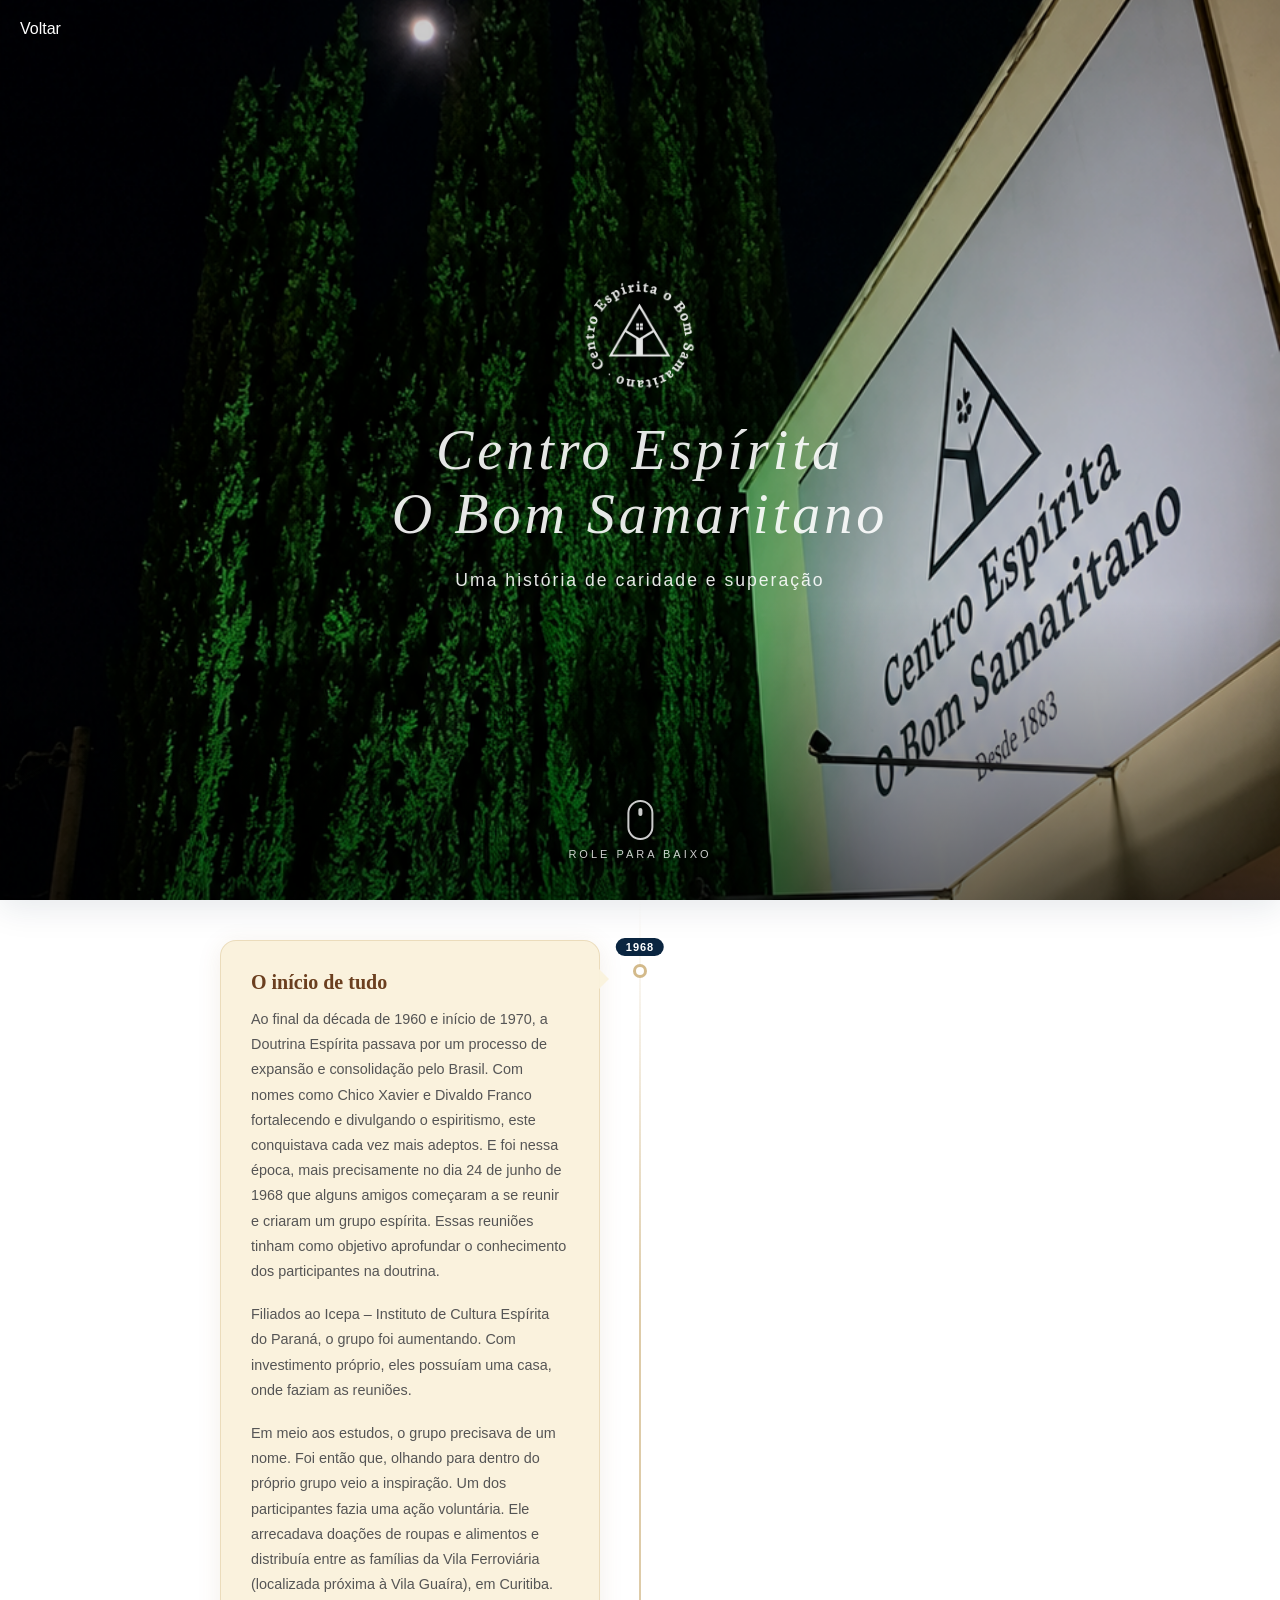
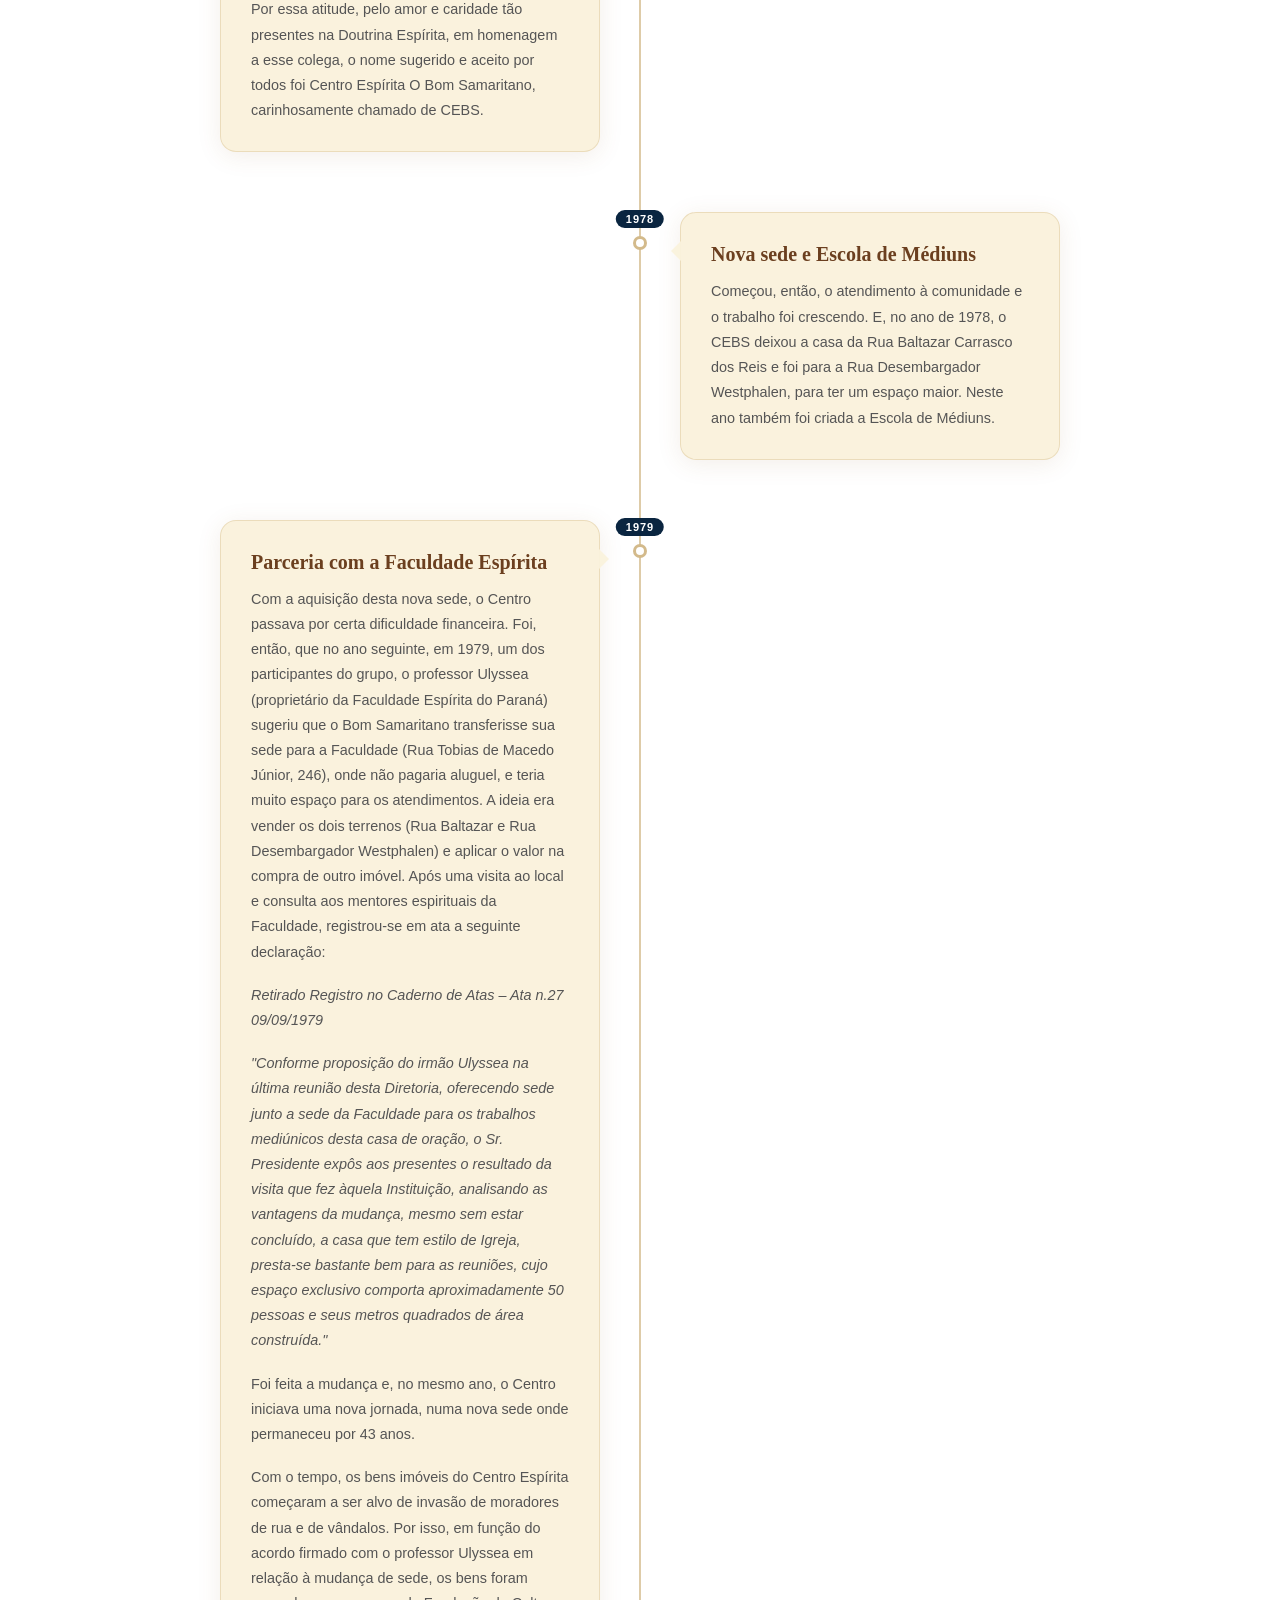
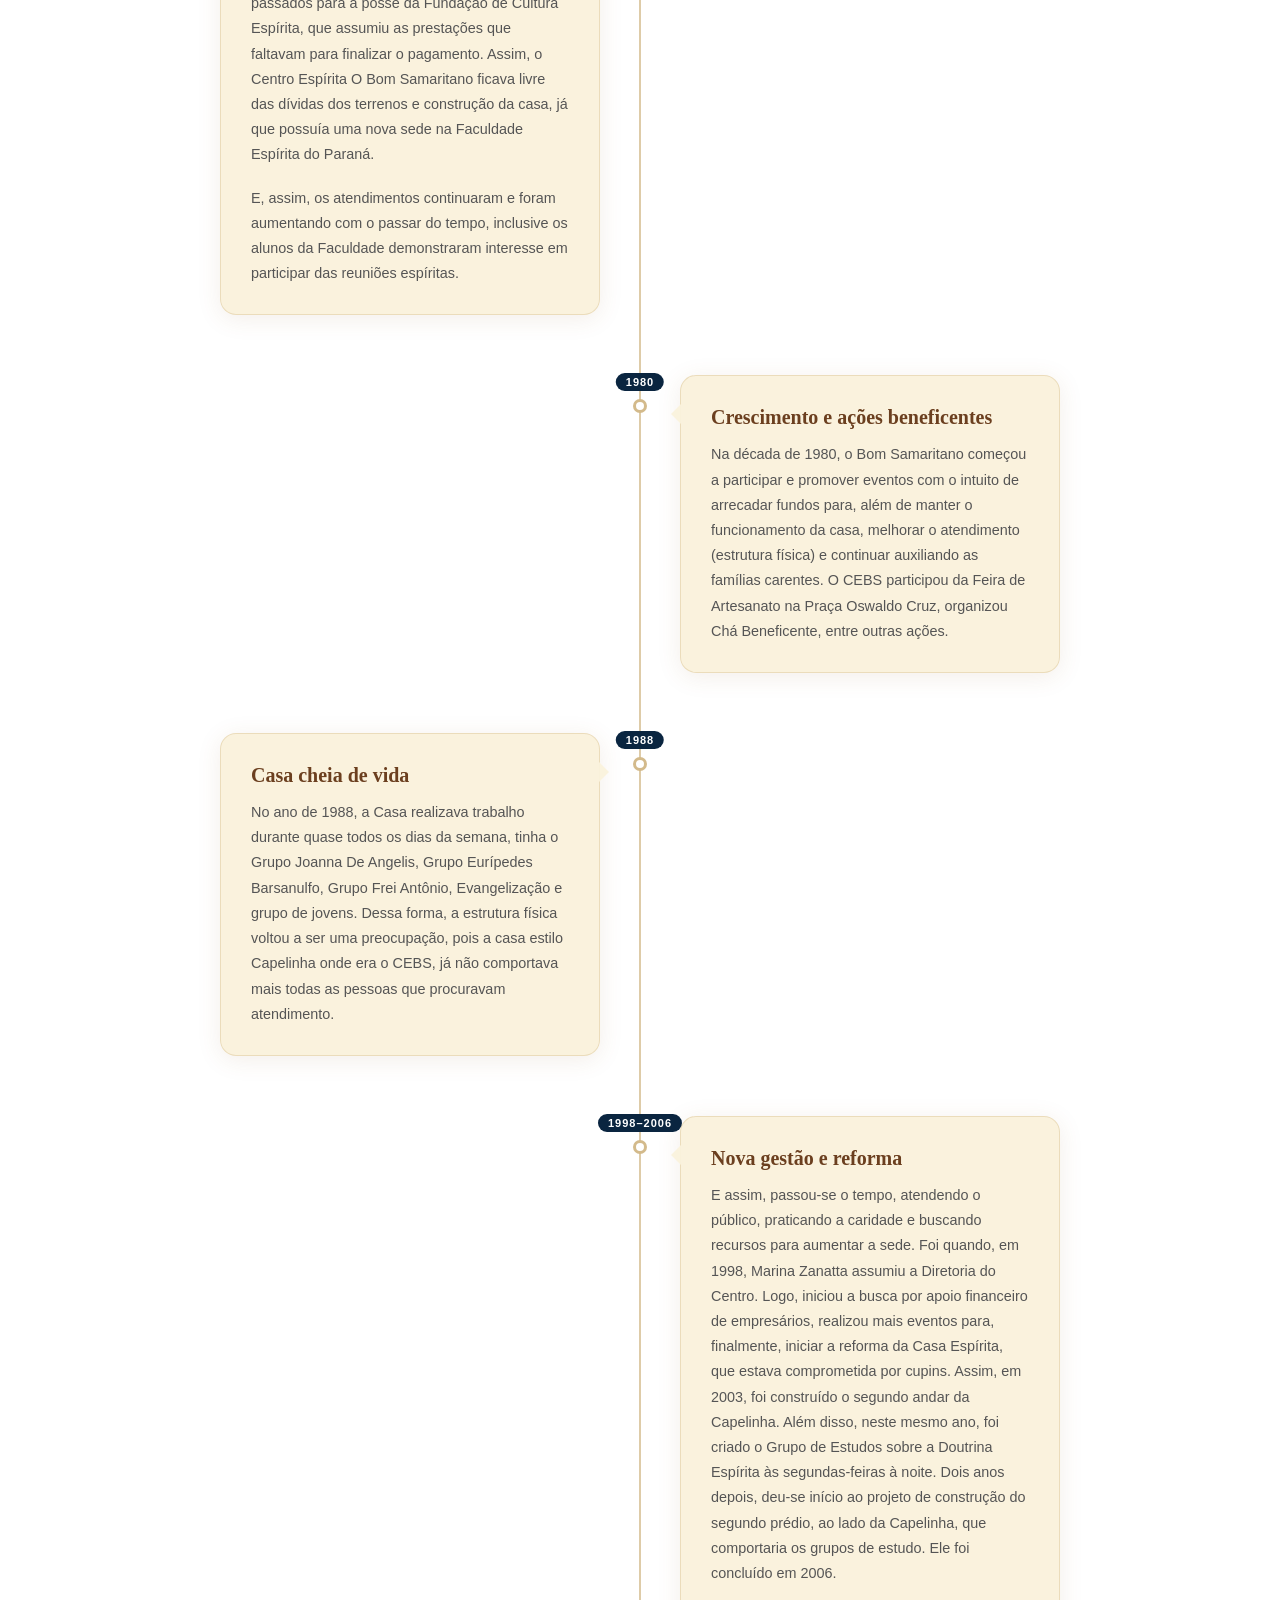
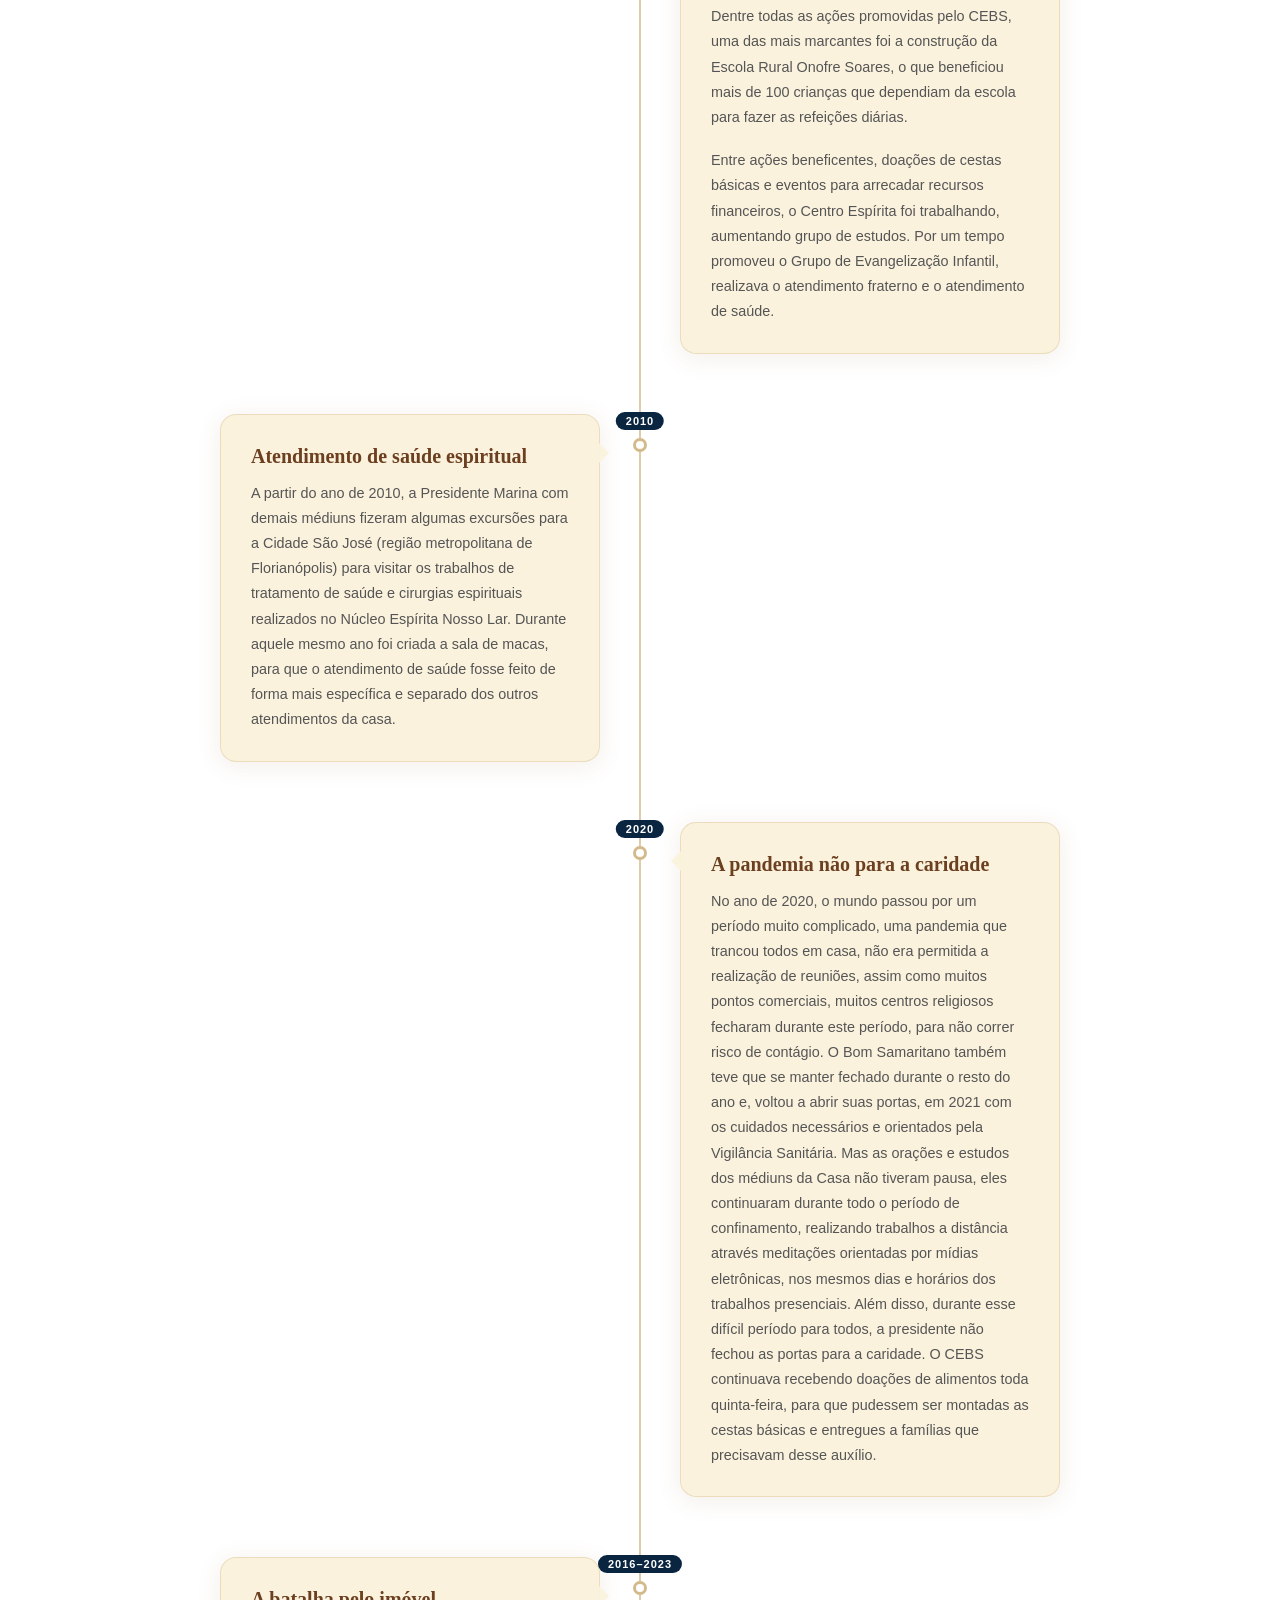
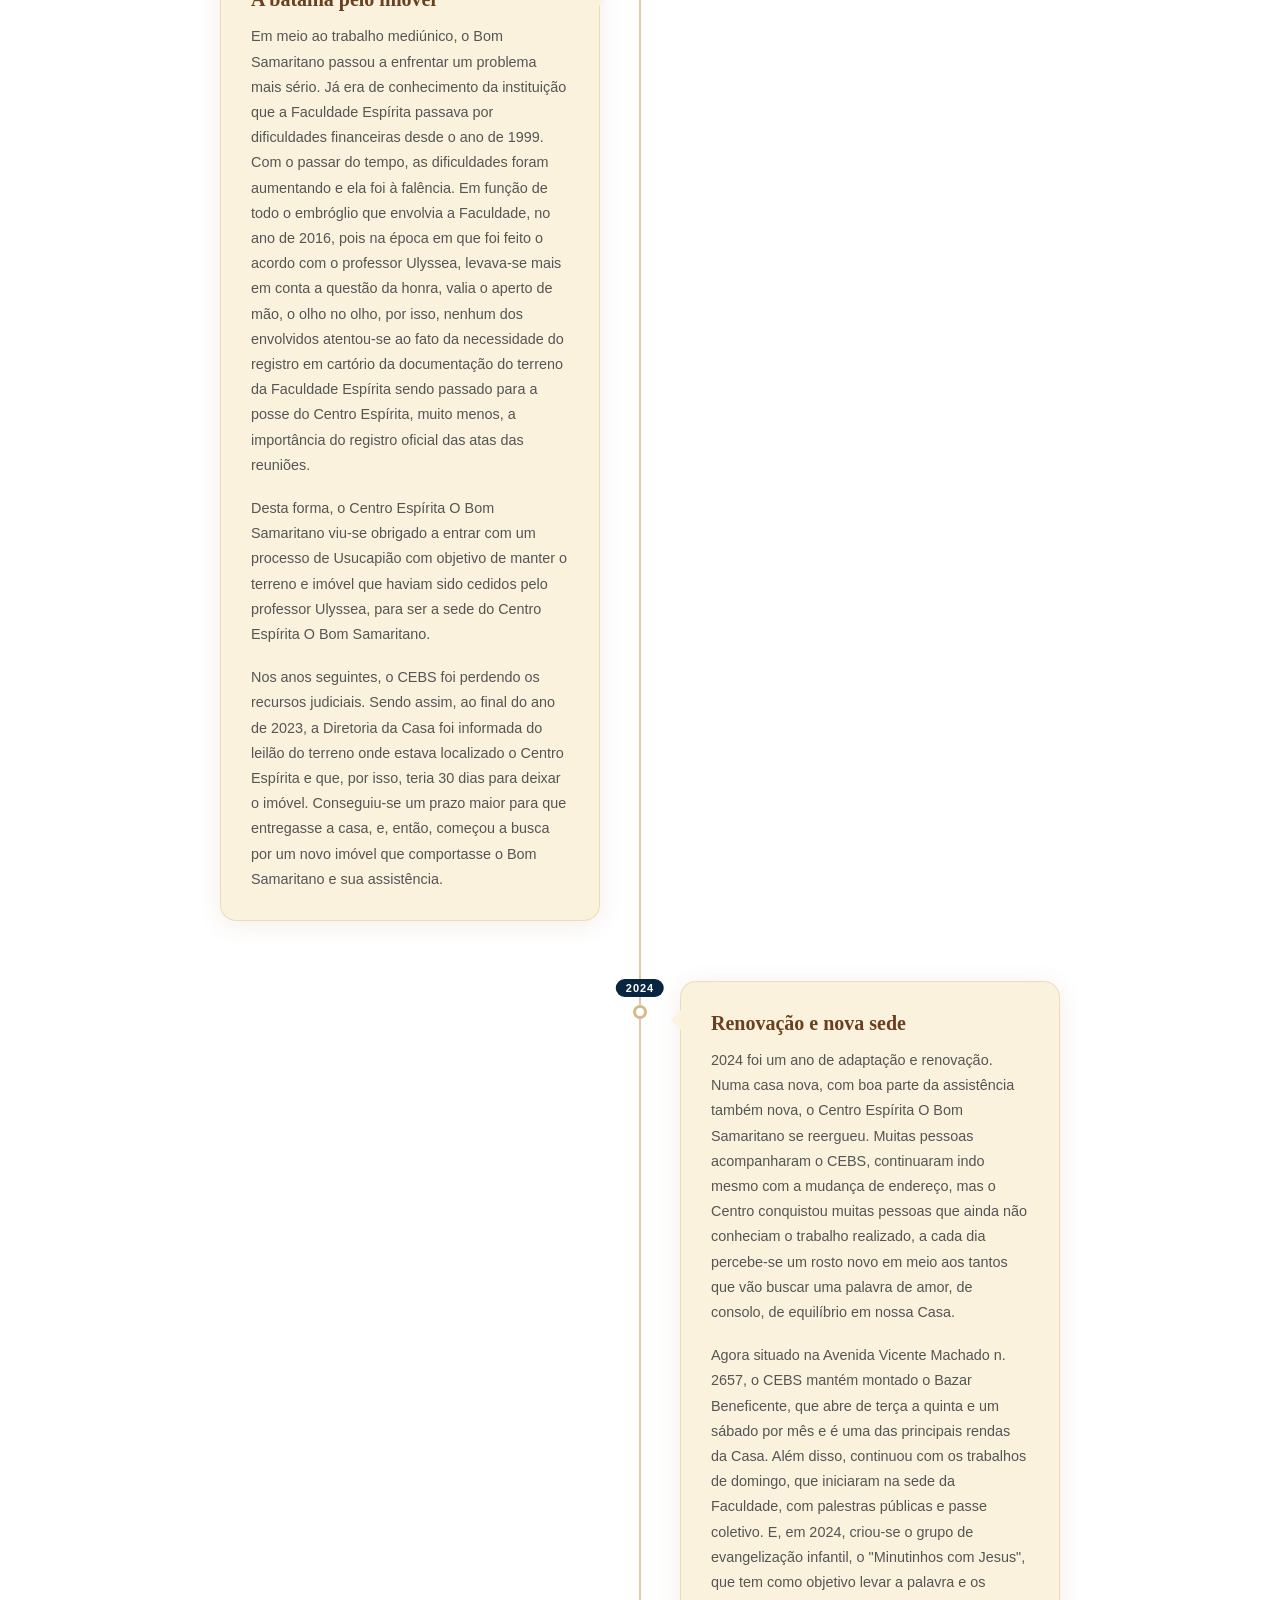
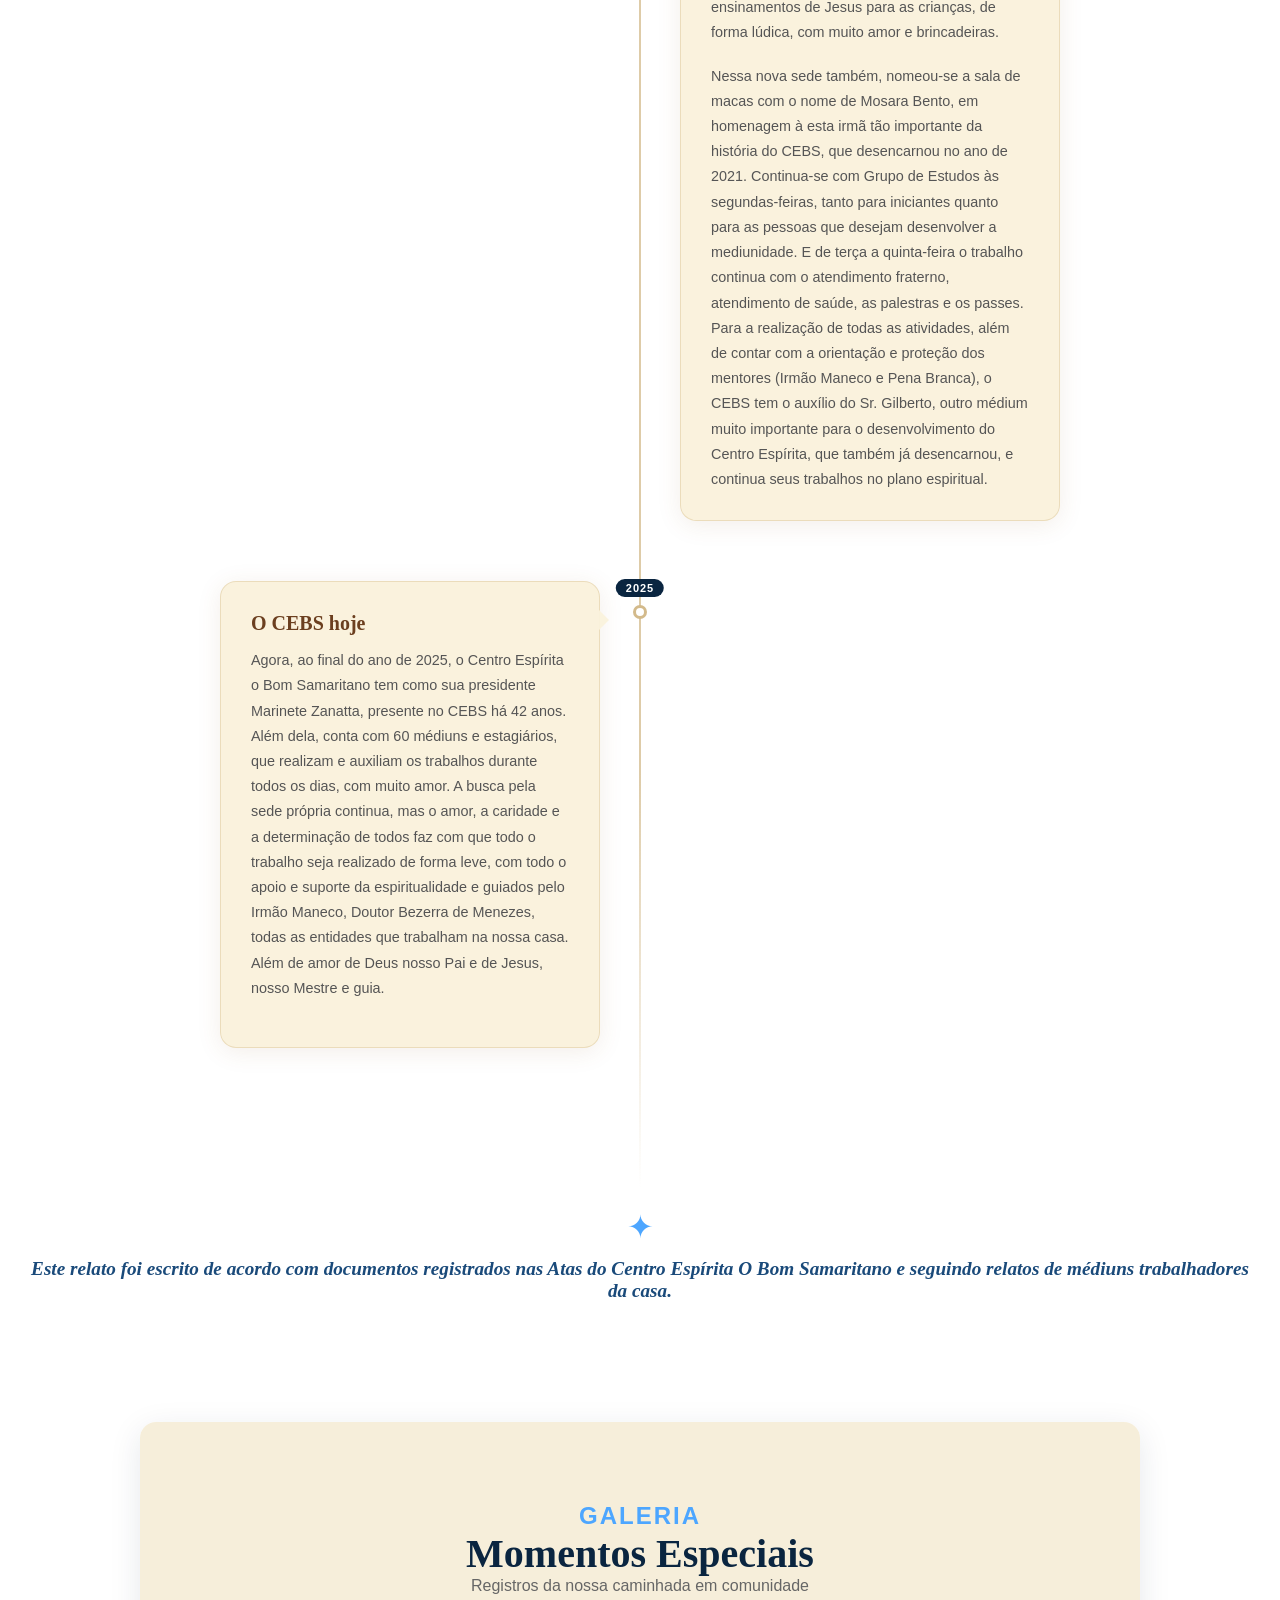
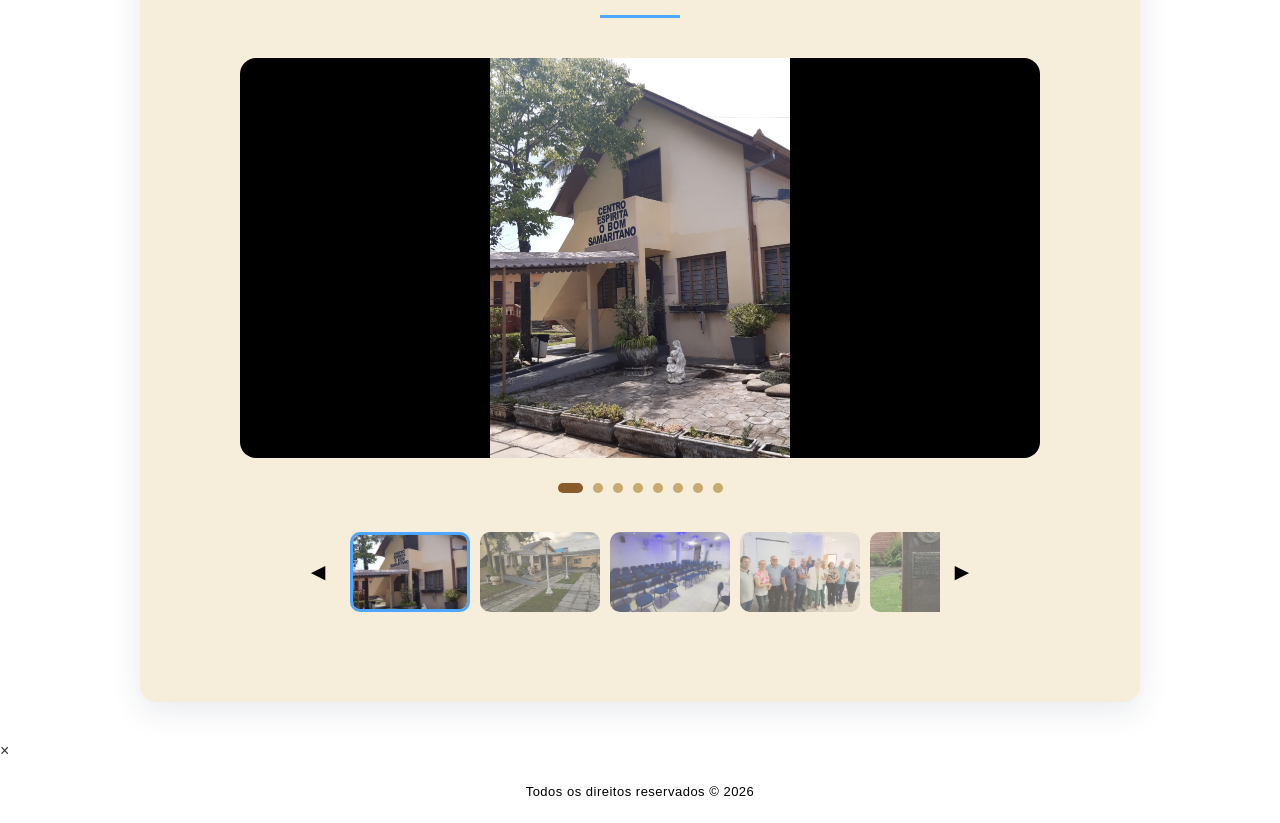
==== commit a0303599: "atualização" ====
--- a/historia.html
+++ b/historia.html
@@ -16,8 +16,11 @@
 
     <div class="fundo-fixo"></div>
 
+        <a href="javascript:history.back()" class="btn-voltar">
+        Voltar
+        </a>
+
     <nav class="navbar-historia">
-        <a href="index.html" class="voltar-topo">← Voltar ao início</a>           
         <img src="/assets/logo.png" alt="Logo CEBS" class="navbar-logo-img">
     </nav>
 
@@ -214,14 +217,14 @@
             <img id="imgModal">
         </div>
 
-        <script src="https://unpkg.com/aos@2.3.4/dist/aos.js"></script>
-        <script src="script.js"></script>
-
         <!-- BOTÃO VOLTAR AO TOPO -->
         <button class="btn-topo" onclick="window.scrollTo({top: 0, behavior: 'smooth'})">↑</button>
     
+         <script src="https://unpkg.com/aos@2.3.4/dist/aos.js"></script>
+        <script src="script.js"></script>
+        
         <footer>
-            <p>Todos os direitos reservados &copy; 2025</p>
+            <p>Todos os direitos reservados &copy; 2026</p>
         </footer>
 
     </body>
--- a/Style.css
+++ b/Style.css
@@ -1,4 +1,4 @@
- /*{
+/*{
   outline: 1px solid red;
 }*/
 
@@ -69,6 +69,7 @@
   align-items: center;
   max-width: 100%;
   padding: 0 40px;
+  position: relative;
 }
 
 .nav-logo {
@@ -79,6 +80,7 @@
 
 .nav-container {
   padding-left: 0; /* ← remove padding extra da esquerda */
+  padding-right: 0;
 }
 
 /* fallback se não tiver logo */
@@ -90,57 +92,205 @@
   letter-spacing: 2px;
 }
 
-.menu {
+/* ===== MENU BTN (HAMBURGUER) ===== */
+.menu-btn {
+  position: relative;
+  height: 27px;
+  width: 20px;
+  cursor: pointer;
+  z-index: 1001;
+  transition: opacity 0.25s ease;
+}
+
+.menu-btn:hover {
+  opacity: 0.7;
+}
+
+.menu-btn span {
+  background: white;
+  border: none;
+  height: 2px;
+  width: 100%;
+  position: absolute;
+  top: 0;
+  left: 0;
+  transition: all 0.35s ease;
+  cursor: pointer;
+  border-radius: 2px;
+}
+
+.menu-btn span:nth-of-type(2) {
+  top: 8px;
+}
+
+.menu-btn span:nth-of-type(3) {
+  top: 16px;
+}
+
+.menu-btn.active .hamburguer-1 {
+  transform: translateY(8px) rotate(45deg);
+}
+
+.menu-btn.active .hamburguer-2 {
+  opacity: 0;
+}
+
+.menu-btn.active .hamburguer-3 {
+  transform: translateY(-8px) rotate(-45deg);
+}
+
+/* ===== OVERLAY FULLSCREEN ===== */
+.overlay.open {
+  opacity: 1;
+  visibility: visible;
+  height: 100%;
+}
+
+/* ===== MENU LATERAL ===== */
+.menu-lateral {
+  position: fixed;
+  top: 0;
+  right: 0;
+  width: 300px;
+  height: 100vh;
+  background: var(--azul-escuro);
+  z-index: 1001;
+  display: flex;
+  flex-direction: column;
+  padding: 60px 40px 40px;
+  gap: 40px;
+  transform: translateX(100%);
+  transition: transform 0.4s cubic-bezier(0.4, 0, 0.2, 1);
+  border-left: 1px solid rgba(255,255,255,0.08);
+}
+
+.menu-lateral.open {
+  transform: translateX(0);
+}
+
+.menu-lateral-fechar {
+  position: absolute;
+  top: 24px;
+  right: 28px;
+  background: none;
+  border: none;
+  color: rgba(255,255,255,0.5);
+  font-size: 20px;
+  cursor: pointer;
+  transition: color 0.3s, transform 0.3s;
+  line-height: 1;
+}
+
+.menu-lateral-fechar:hover {
+  color: white;
+  transform: rotate(90deg);
+}
+
+.menu-lateral nav ul {
   list-style: none;
   display: flex;
-  gap: 30px;
-  align-items: center;
-}
-
-.menu a {
+  flex-direction: column;
+  gap: 8px;
+}
+
+.menu-lateral nav ul li {
+  opacity: 0;
+  transform: translateX(20px);
+  transition: opacity 0.3s ease, transform 0.3s ease;
+}
+
+.menu-lateral.open li:nth-child(1) { opacity: 1; transform: translateX(0); transition-delay: 0.10s; }
+.menu-lateral.open li:nth-child(2) { opacity: 1; transform: translateX(0); transition-delay: 0.15s; }
+.menu-lateral.open li:nth-child(3) { opacity: 1; transform: translateX(0); transition-delay: 0.20s; }
+.menu-lateral.open li:nth-child(4) { opacity: 1; transform: translateX(0); transition-delay: 0.25s; }
+.menu-lateral.open li:nth-child(5) { opacity: 1; transform: translateX(0); transition-delay: 0.30s; }
+.menu-lateral.open li:nth-child(6) { opacity: 1; transform: translateX(0); transition-delay: 0.35s; }
+
+.menu-lateral nav ul li a {
+  display: block;
+  padding: 12px 0;
+  font-family: 'Cormorant Garamond', serif;
+  font-size: 1.4rem;
+  font-weight: 300;
+  font-style: italic;
+  color: rgba(255,255,255,0.75);
   text-decoration: none;
-  color: rgba(255,255,255,0.85);
+  letter-spacing: 1px;
+  border-bottom: 1px solid rgba(255,255,255,0.07);
+  transition: color 0.3s, padding-left 0.3s;
+}
+
+.menu-lateral nav ul li a:hover {
+  color: var(--azul-claro);
+  padding-left: 8px;
+}
+
+.menu-lateral-rodape {
+  margin-top: auto;
+  opacity: 0.35;
+}
+
+.menu-lateral-rodape p {
   font-family: 'Lato', sans-serif;
+  font-size: 10px;
+  letter-spacing: 3px;
+  text-transform: uppercase;
+  color: white;
+}
+
+.menu-lateral-rodape em {
+  font-family: 'Cormorant Garamond', serif;
   font-size: 13px;
-  letter-spacing: 1px;
-  text-transform: uppercase;
-  transition: color 0.3s;
-  position: relative;
-}
-
-.menu a::after {
+  font-style: italic;
+  color: white;
+}
+
+/* ===== BACKDROP ===== */
+.menu-backdrop {
+  position: fixed;
+  inset: 0;
+  background: rgba(0,0,0,0.5);
+  backdrop-filter: blur(3px);
+  z-index: 1000;
+  opacity: 0;
+  pointer-events: none;
+  transition: opacity 0.4s ease;
+}
+
+.menu-backdrop.open {
+  opacity: 1;
+  pointer-events: all;
+}
+
+.overlay-menu a::after {
   content: '';
   position: absolute;
-  bottom: -4px;
-  left: 0;
-  width: 0;
+  bottom: 0;
+  left: 50%;
+  width: 0%;
+  transform: translateX(-50%);
   height: 1px;
   background: var(--azul-claro);
-  transition: width 0.3s;
-}
-
-.menu a:hover {
+  transition: width 0.35s ease;
+}
+
+.overlay-menu a:hover {
   color: var(--azul-claro);
 }
 
-.menu a:hover::after {
+.overlay-menu a:hover::after {
   width: 100%;
 }
 
-/* botão hamburger mobile */
-.menu-toggle {
-  display: none;
-  background: none;
-  border: none;
-  color: white;
-  font-size: 24px;
-  cursor: pointer;
+@keyframes fadeInRight {
+  0%   { opacity: 0; left: 20%; }
+  100% { opacity: 1; left: 0; }
 }
 
 /* ===== HERO ===== */
 .hero {
   height: 100vh;
-  background: url('sua-imagem.jpg') no-repeat center/cover;
+  background: url('assets/ceu.jpeg') no-repeat center/cover;
   background-attachment: fixed;
   position: relative;
   display: flex;
@@ -178,7 +328,6 @@
   font-size: 11px;
   letter-spacing: 4px;
   text-transform: uppercase;
-  opacity: 0.7;
   display: block;
   margin-bottom: 16px;
   opacity: 0;
@@ -258,6 +407,27 @@
 
 .btn-secondary:hover {
   background: rgba(255,255,255,0.25);
+  transform: translateY(-2px);
+}
+
+.btn-outline {
+  display: inline-block;
+  padding: 10px 22px;
+  background: transparent;
+  color: var(--azul-medio);
+  text-decoration: none;
+  border-radius: 10px;
+  font-family: 'Lato', sans-serif;
+  font-size: 13px;
+  font-weight: 600;
+  letter-spacing: 0.5px;
+  border: 1.5px solid var(--azul-medio);
+  transition: background 0.3s, color 0.3s, transform 0.2s;
+}
+
+.btn-outline:hover {
+  background: var(--azul-medio);
+  color: white;
   transform: translateY(-2px);
 }
 
@@ -362,6 +532,153 @@
   line-height: 1.7;
 }
 
+/* ===== TIMELINE ===== */
+.tl-wrap {
+  overflow-x: auto;
+  padding: 24px 0 16px;
+  cursor: grab;
+  scrollbar-width: none;
+  -ms-overflow-style: none;
+}
+
+.tl-wrap::-webkit-scrollbar {
+  display: none;
+}
+
+.tl-wrap.arrastando {
+  cursor: grabbing;
+  scroll-behavior: auto;
+  user-select: none;
+}
+
+.tl-wrap.arrastando .tl-item {
+  pointer-events: none;
+}
+
+.tl-track {
+  display: flex;
+  align-items: flex-start;
+  min-width: max-content;
+  padding: 0 24px;
+}
+
+.tl-item {
+  display: flex;
+  flex-direction: column;
+  align-items: center;
+  width: 220px;
+  flex-shrink: 0;
+  text-align: center;
+  padding: 0 14px;
+}
+
+.tl-year {
+  font-family: 'Cormorant Garamond', serif;
+  font-size: 22px;
+  font-weight: 600;
+  color: var(--azul-escuro);
+  margin-bottom: 14px;
+}
+
+.tl-line-row {
+  display: flex;
+  align-items: center;
+  width: 100%;
+  margin-bottom: 14px;
+}
+
+.tl-line {
+  flex: 1;
+  height: 1px;
+  background: rgba(10, 37, 64, 0.12);
+}
+
+.tl-heart {
+  width: 22px;
+  height: 22px;
+  flex-shrink: 0;
+  color: var(--azul-claro);
+  opacity: 0.85;
+}
+
+.tl-text {
+  font-size: 13px;
+  line-height: 1.6;
+  color: var(--cinza);
+}
+
+.tl-text strong {
+  color: var(--azul-escuro);
+  font-weight: 600;
+}
+
+.tl-item:first-child .tl-line:first-child,
+.tl-item:last-child .tl-line:last-child {
+  background: transparent;
+}
+
+/* ===== BANNERS ===== */
+.banners-wrap {
+  overflow: hidden;
+  padding: 8px 0 16px;
+  cursor: grab;
+}
+
+.banners-wrap::-webkit-scrollbar {
+  display: none;
+}
+
+.banners-wrap.arrastando {
+  cursor: grabbing;
+  user-select: none;
+}
+
+.banners-wrap.arrastando .banner-item {
+  pointer-events: none;
+}
+
+.banners-track {
+  display: flex;
+  transition: transform 0.5s ease;
+}
+
+.banner-item {
+  width: 100%;
+  height: 320px;
+  object-fit: contain;
+  flex-shrink: 0;
+  border-radius: 12px;
+}
+
+@media (max-width: 480px) {
+  .banner-item {
+    height: 220px;
+  }
+}
+
+.banners-dots {
+  display: flex;
+  justify-content: center;
+  gap: 8px;
+  margin-top: 12px;
+}
+
+.banners-dots .dot {
+  width: 10px;
+  height: 10px;
+  border-radius: 50%;
+  background: var(--azul-claro);
+  opacity: 0.3;
+  cursor: pointer;
+  transition: opacity 0.3s, width 0.3s;
+}
+
+.banners-dots .dot.active {
+  opacity: 1;
+  width: 24px;
+  border-radius: 5px;
+}
+
 /* ===== HORÁRIOS ===== */
 .horarios-grid {
   display: grid;
@@ -563,12 +880,6 @@
   height: 100%;
   min-height: 300px;
   border-radius: 12px;
-}
-
-@media (max-width: 768px) {
-  .localizacao-container {
-    grid-template-columns: 1fr;
-  }
 }
 
 /* ===== CONTATO ===== */
@@ -629,44 +940,151 @@
   background: #25d366;
 }
 
+.rede-btn.youtube {
+  background: #FF0000;
+}
+
 /* ===== LIVROS ===== */
-.livros-grid {
+/* ===== ESTUDO E REFLEXÃO ===== */
+.estudo-bloco {
+  margin-top: 40px;
+}
+
+.estudo-subtitulo {
+  font-family: 'Cormorant Garamond', serif;
+  font-size: 1.4rem;
+  font-weight: 500;
+  color: var(--azul-escuro);
+  display: flex;
+  align-items: center;
+  gap: 10px;
+  margin-bottom: 20px;
+}
+
+.estudo-subtitulo i {
+  color: var(--azul-claro);
+  font-size: 1.2rem;
+}
+
+/* PALESTRAS */
+.palestras-grid {
   display: grid;
-  grid-template-columns: repeat(auto-fit, minmax(180px, 1fr));
-  gap: 20px;
-}
-
-.livro-card {
+  grid-template-columns: repeat(auto-fit, minmax(220px, 1fr));
+  gap: 16px;
+}
+
+.palestra-card {
+  display: flex;
+  flex-direction: column;
   background: white;
-  padding: 16px;
   border-radius: 12px;
-  text-align: center;
-  box-shadow: 0 4px 12px rgba(10,37,64,0.08);
+  overflow: hidden;
+  text-decoration: none;
+  box-shadow: 0 4px 12px rgba(10,37,64,0.07);
+  transition: transform 0.3s, box-shadow 0.3s;
+}
+
+.palestra-card:hover {
+  transform: translateY(-4px);
+  box-shadow: 0 8px 24px rgba(10,37,64,0.12);
+}
+
+.palestra-thumb {
+  height: 120px;
+  background: var(--azul-escuro);
+  position: relative;
+  overflow: hidden;
+}
+
+.palestra-thumb img {
+  width: 100%;
+  height: 100%;
+  object-fit: cover;
+  display: block;
   transition: transform 0.3s;
 }
 
-.livro-card:hover {
-  transform: translateY(-4px);
-}
-
-.livro-card img {
-  width: 100%;
-  border-radius: 8px;
-  margin-bottom: 10px;
-}
-
-.livro-card h3 {
+.palestra-card:hover .palestra-thumb img {
+  transform: scale(1.05);
+}
+
+.palestra-play {
+  position: absolute;
+  top: 50%;
+  left: 50%;
+  transform: translate(-50%, -50%);
+  color: white;
+  font-size: 2rem;
+  opacity: 0.9;
+  text-shadow: 0 2px 8px rgba(0,0,0,0.4);
+  pointer-events: none;
+}
+
+.palestra-info {
+  padding: 14px 16px;
+}
+
+.palestra-info h4 {
   font-family: 'Cormorant Garamond', serif;
-  font-size: 1rem;
+  font-size: 1.05rem;
+  font-weight: 600;
   color: var(--azul-escuro);
-  margin-bottom: 8px;
-}
-
-.livro-card a {
-  display: inline-block;
+  margin-bottom: 4px;
+}
+
+.palestra-info span {
   font-size: 12px;
+  color: var(--cinza);
+  text-transform: uppercase;
+  letter-spacing: 0.5px;
+}
+
+/* TEXTOS PARA REFLEXÃO */
+.textos-grid {
+  display: grid;
+  grid-template-columns: repeat(auto-fit, minmax(220px, 1fr));
+  gap: 16px;
+}
+
+.texto-card {
+  background: white;
+  border-radius: 12px;
+  padding: 24px 20px;
+  display: flex;
+  flex-direction: column;
+  gap: 12px;
+  box-shadow: 0 4px 12px rgba(10,37,64,0.07);
+  border-left: 3px solid var(--azul-claro);
+}
+
+.texto-trecho {
+  font-family: 'Cormorant Garamond', serif;
+  font-style: italic;
+  font-size: 1.05rem;
+  color: var(--azul-escuro);
+  line-height: 1.6;
+}
+
+.texto-fonte {
+  font-size: 12px;
+  color: var(--cinza);
+  letter-spacing: 0.5px;
+}
+
+.texto-link {
+  font-size: 13px;
   color: var(--azul-claro);
   text-decoration: none;
+  font-weight: 600;
+  display: inline-flex;
+  align-items: center;
+  gap: 6px;
+  margin-top: auto;
+  transition: gap 0.3s;
+}
+
+.texto-link:hover {
+  gap: 10px;
 }
 
 /* ===== FOOTER ===== */
@@ -697,28 +1115,12 @@
 
 /* ===== RESPONSIVO TABLET ===== */
 @media (max-width: 768px) {
-  .menu {
-    display: none;
-    flex-direction: column;
-    position: absolute;
-    top: 100%;
-    left: 0;
-    width: 100%;
-    background: rgba(10,37,64,0.95);
-    padding: 20px;
-    gap: 16px;
-  }
-
-  .menu.aberto {
-    display: flex;
-  }
-
-  .menu-toggle {
-    display: block;
-  }
-
   .navbar {
     padding: 14px 20px;
+  }
+
+  .localizacao-container {
+    grid-template-columns: 1fr;
   }
 
   .hero {
@@ -755,6 +1157,10 @@
     grid-template-columns: repeat(3, 1fr);
   }
 
+  .sobre-valores {
+    gap: 24px;
+  }
+
   .contato-info {
     flex-direction: column;
     align-items: center;
--- a/historia.css
+++ b/historia.css
@@ -77,6 +77,7 @@
 .navbar-logo-img {
   height: 45px;
   width: auto;
+  filter: brightness(0) invert(1);
 }
 
 .navbar-historia.visivel {
@@ -92,22 +93,23 @@
   letter-spacing: 2px;
 }
 
-.voltar-topo {
-  position: static !important;
-  font-family: 'Lato', sans-serif;
-  font-size: 13px;
-  letter-spacing: 1px;
-  color: white !important;
+.btn-voltar {
+  position: fixed;
+  top: 20px;
+  left: 20px;
+  z-index: 1000;
   text-decoration: none;
-  background: rgba(255,255,255,0.15);
-  padding: 7px 14px;
-  border-radius: 6px;
-  transition: background 0.3s;
+  color: white;
+  opacity: 1;
+  transform: translateY(0);
+  transition: all 0.3s ease;
   
 }
 
-.voltar-topo:hover {
-  background: rgba(255,255,255,0.3);
+.btn-voltar.escondido {
+  opacity: 0;
+  transform: translateY(-15px);
+  pointer-events: none;
 }
 
 /* ===== HERO ===== */
@@ -119,6 +121,7 @@
   transform: translateY(20px);
   animation: fadeSubir 1.5s ease forwards;
   animation-delay: 0s;
+  filter: brightness(0) invert(1);
 }
 
 body.historia, html {
@@ -127,7 +130,7 @@
 }
 
 .hero-historia {
-  background: url('/assets/historia.jpg') center center / cover no-repeat !important;
+  background: url('/assets/fachadaCentro.png') right center / cover no-repeat !important;
   background-attachment: scroll !important;
   width: 100% !important;
   max-width: 100vw !important;
@@ -525,6 +528,22 @@
   text-align: left;
 }
 
+.viewer {
+  cursor: grab;
+  overflow: hidden;
+}
+
+.viewer:active {
+  cursor: grabbing;
+}
+
+#imagemPrincipal {
+  user-select: none;
+  -webkit-user-drag: none;
+  touch-action: pan-y;
+  transition: opacity 0.4s ease;
+}
+
 /* DOTS */
 .dots {
   margin: 20px 0;
@@ -591,6 +610,38 @@
   font-size: 24px;
   cursor: pointer;
   padding: 10px;
+}
+
+.thumbs-container {
+  display: flex;
+  align-items: center;
+  justify-content: center;
+}
+
+.thumbs {
+  display: flex;
+  gap: 10px;
+  overflow-x: auto;
+  scroll-behavior: smooth;
+  padding: 10px;
+  max-width: 600px;
+  scrollbar-width: none;
+  -ms-overflow-style: none;
+  cursor: grab;
+}
+
+.thumbs::-webkit-scrollbar {
+  display: none;
+}
+
+.thumbs.arrastando {
+  cursor: grabbing;
+  scroll-behavior: auto;
+  user-select: none;
+}
+
+.thumbs.arrastando img {
+  pointer-events: none;
 }
 
 /* ===== BOTÃO TOPO ===== */
@@ -634,7 +685,7 @@
     letter-spacing: 1px;
   }
 
-  .voltar-topo {
+  .voltar-inicio {
     font-size: 12px;
     padding: 6px 10px;
   }
@@ -722,4 +773,5 @@
   .scroll-hint {
     bottom: 20px;
   }
-}+}
+
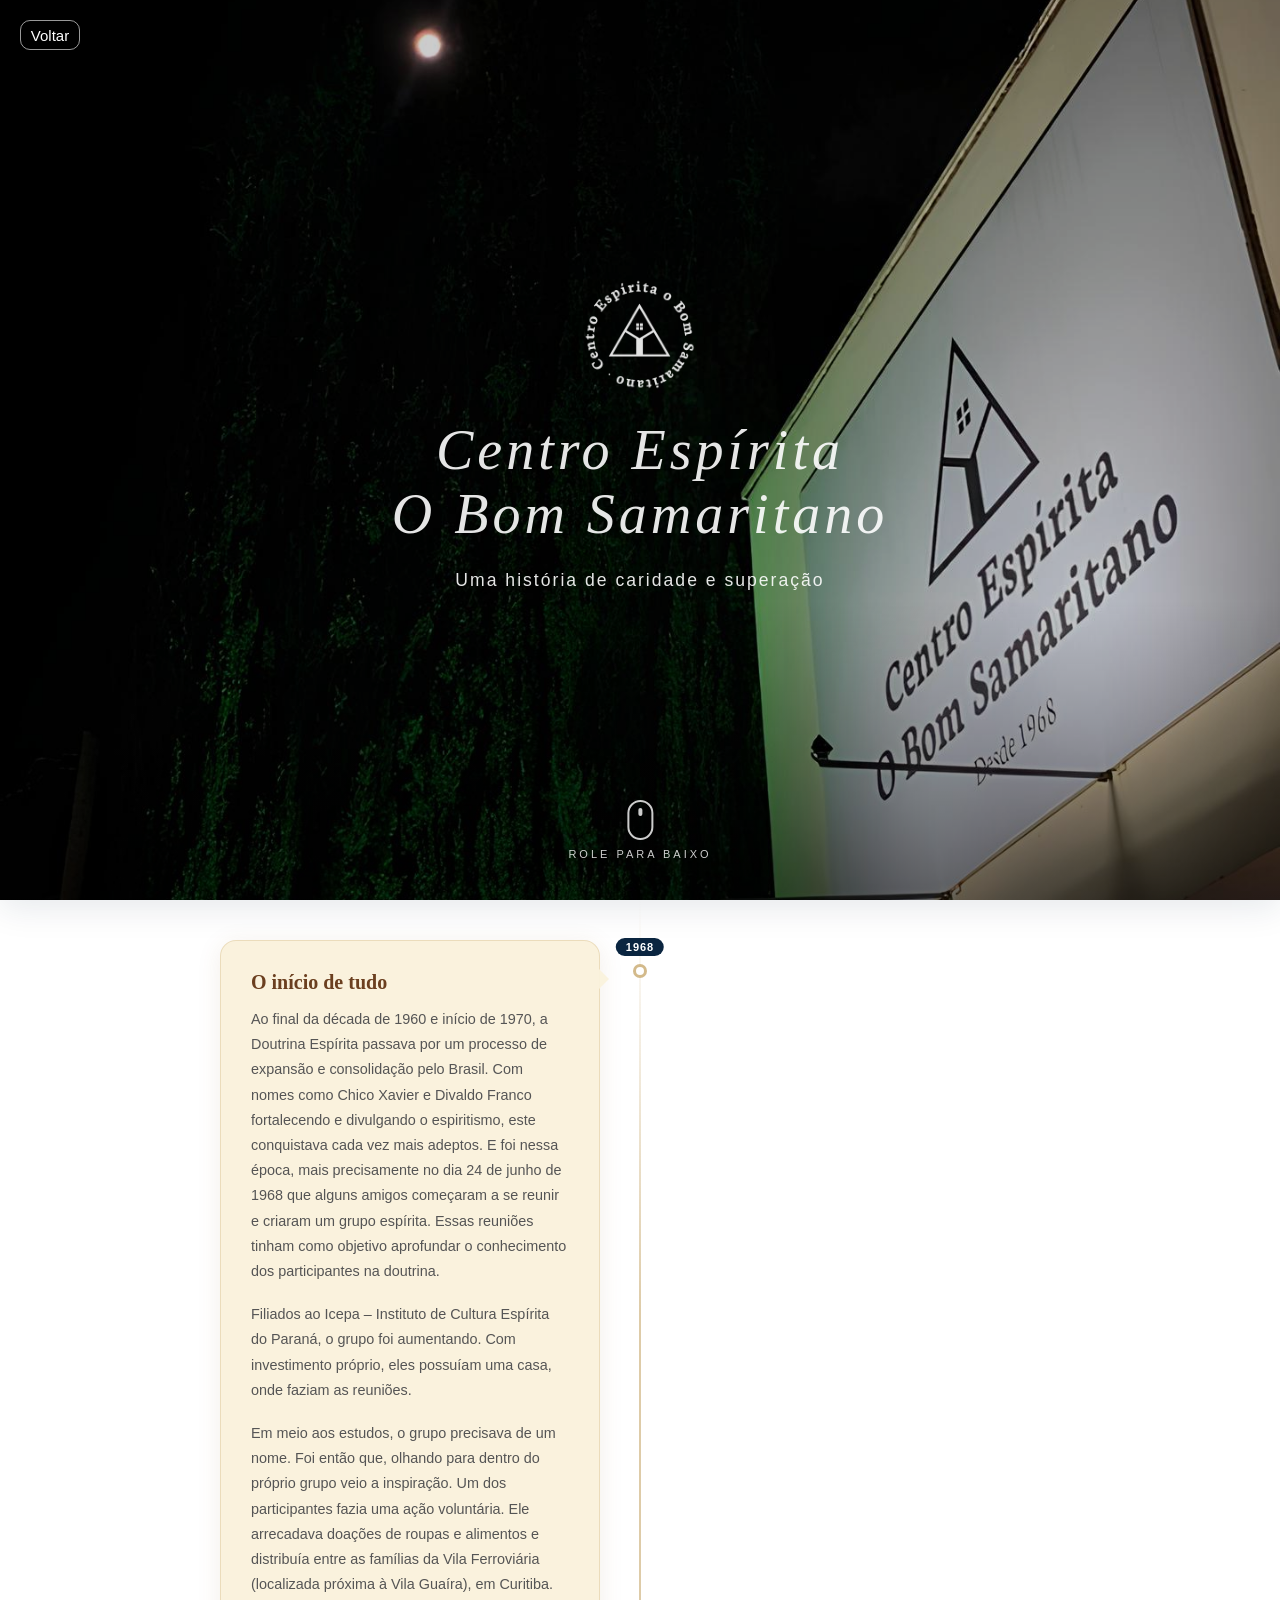
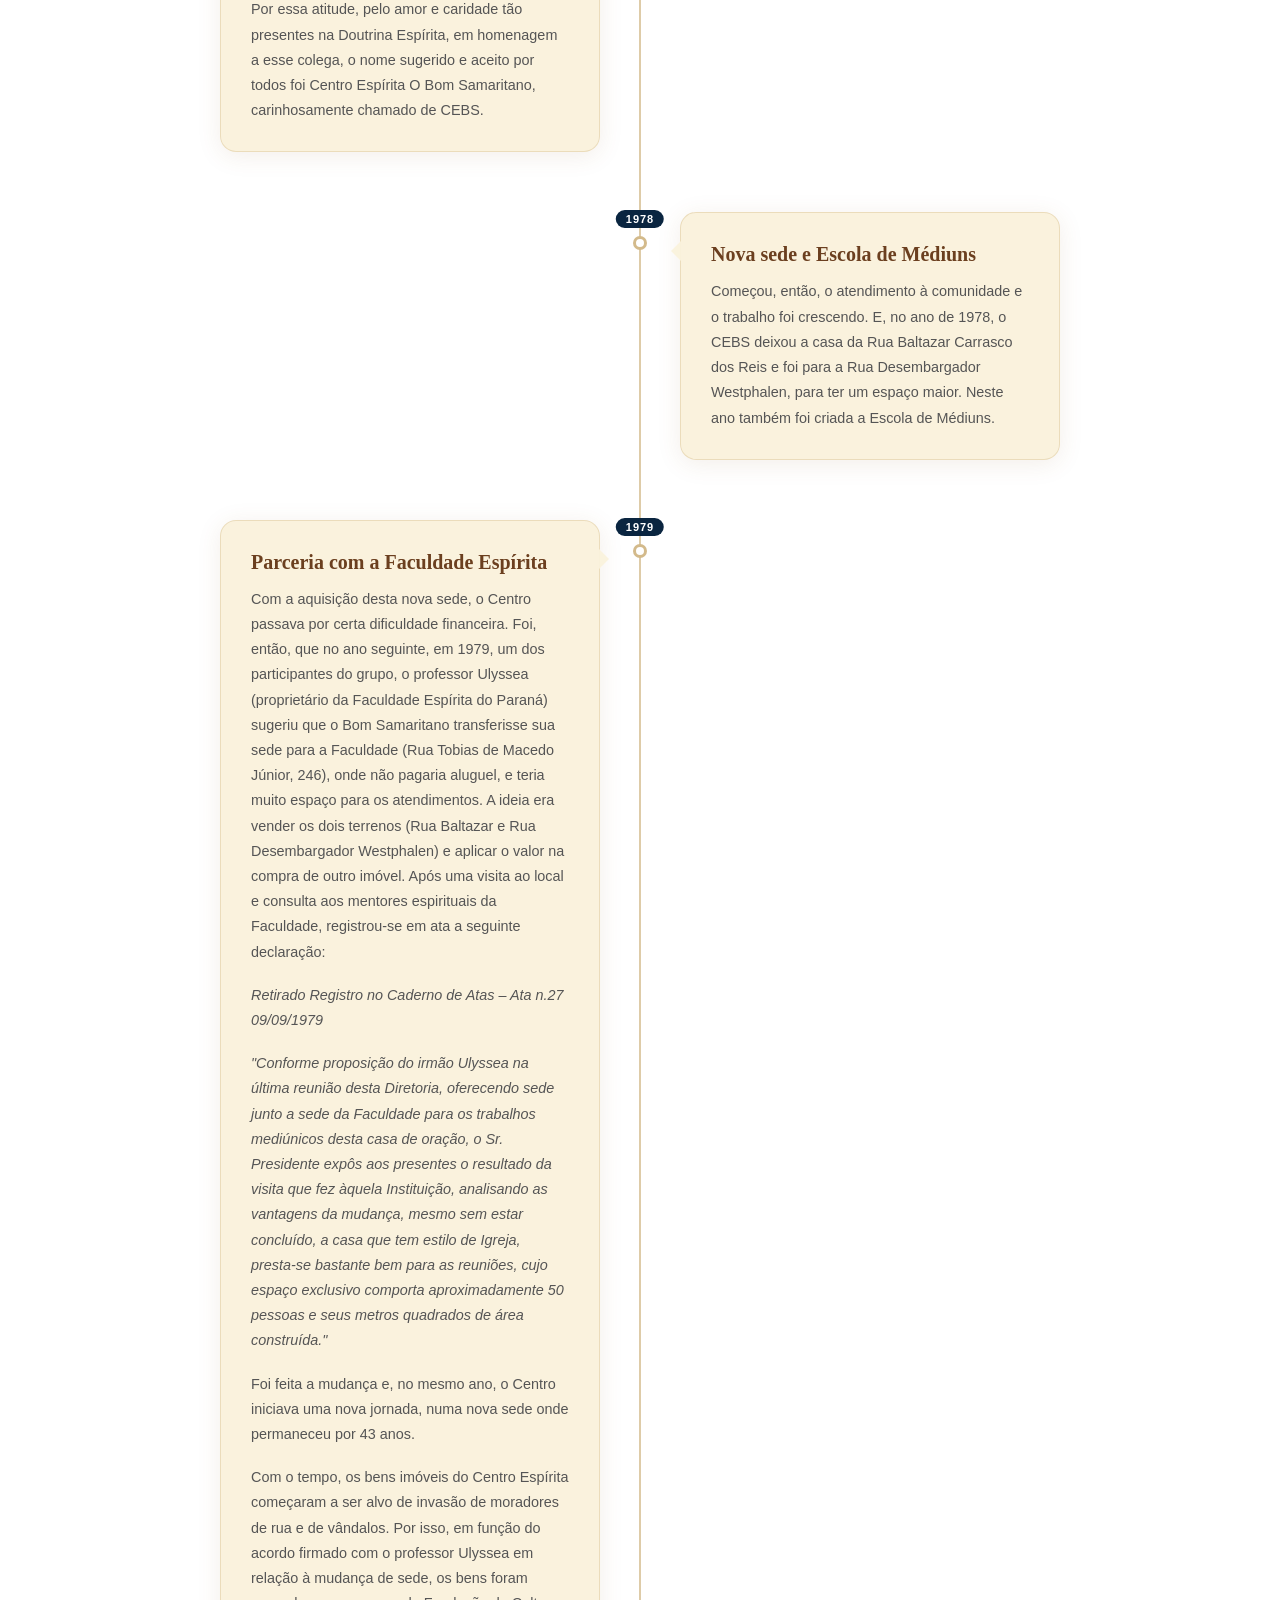
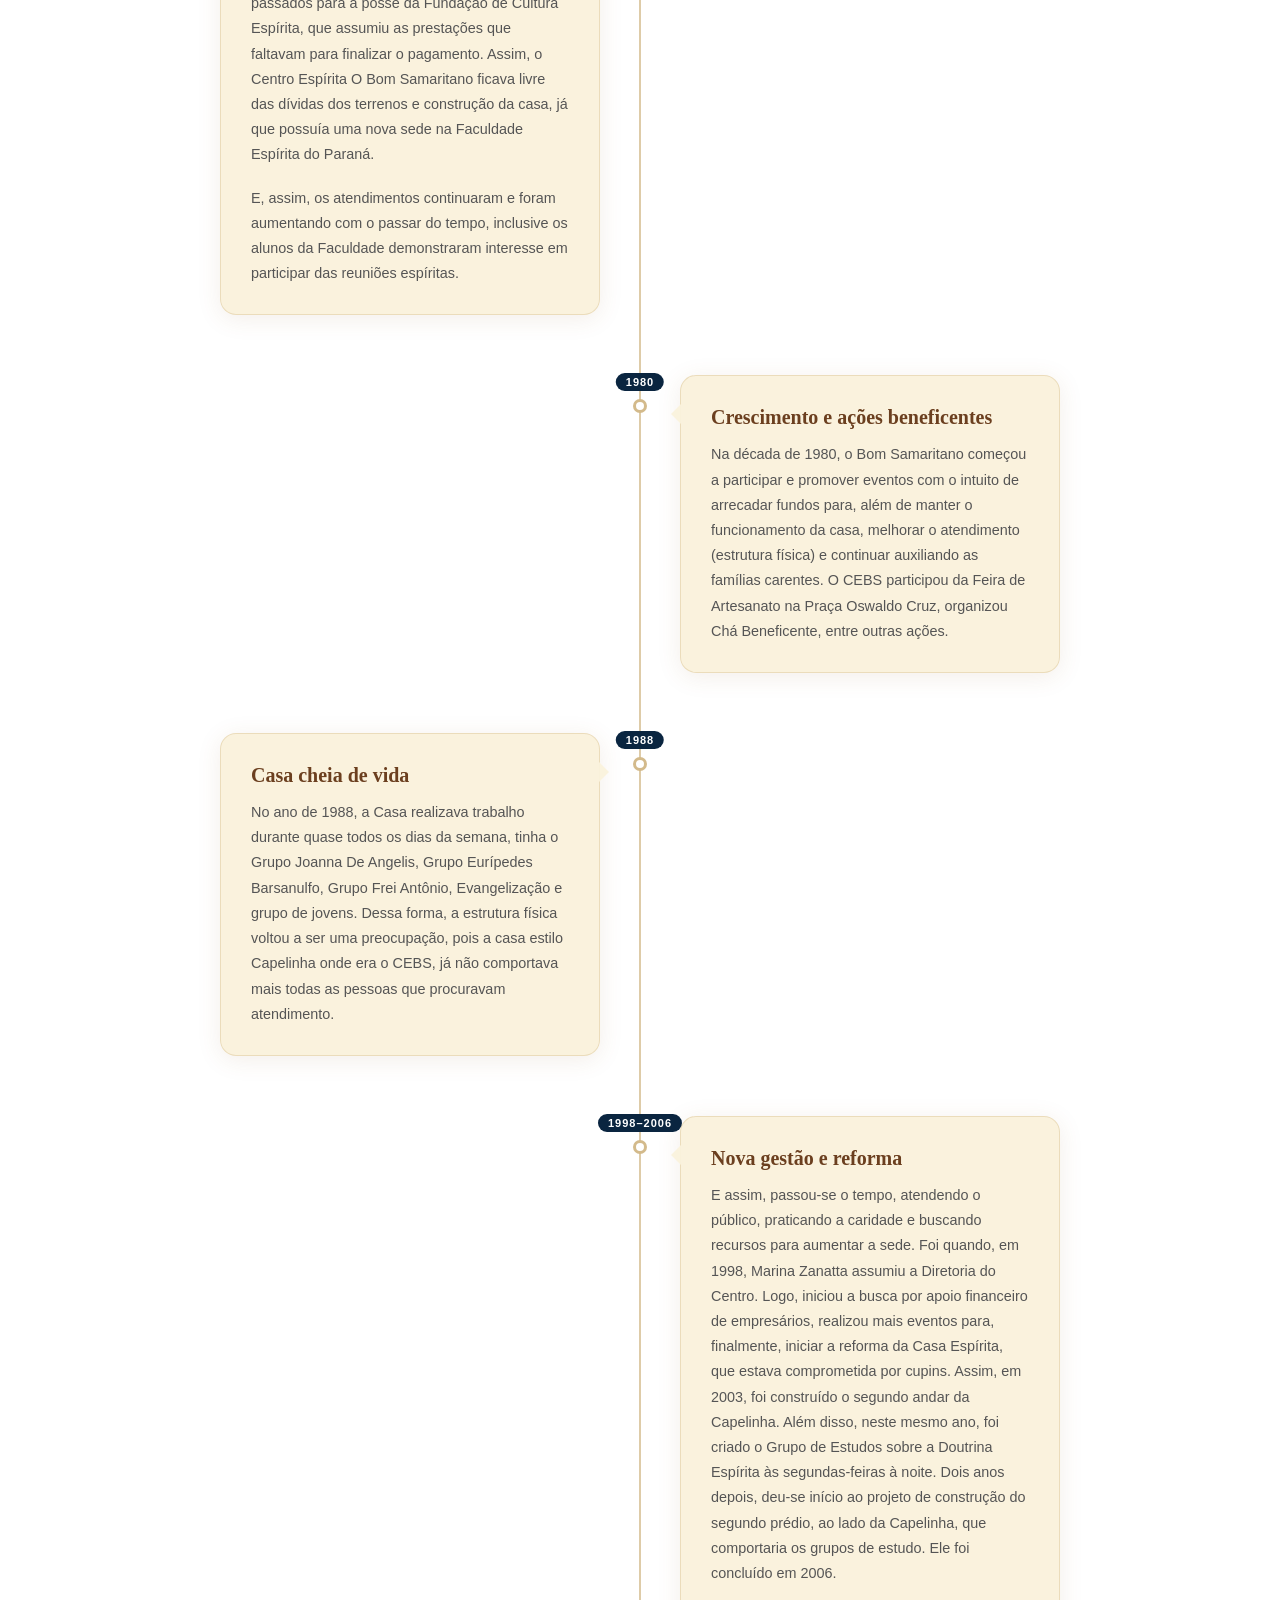
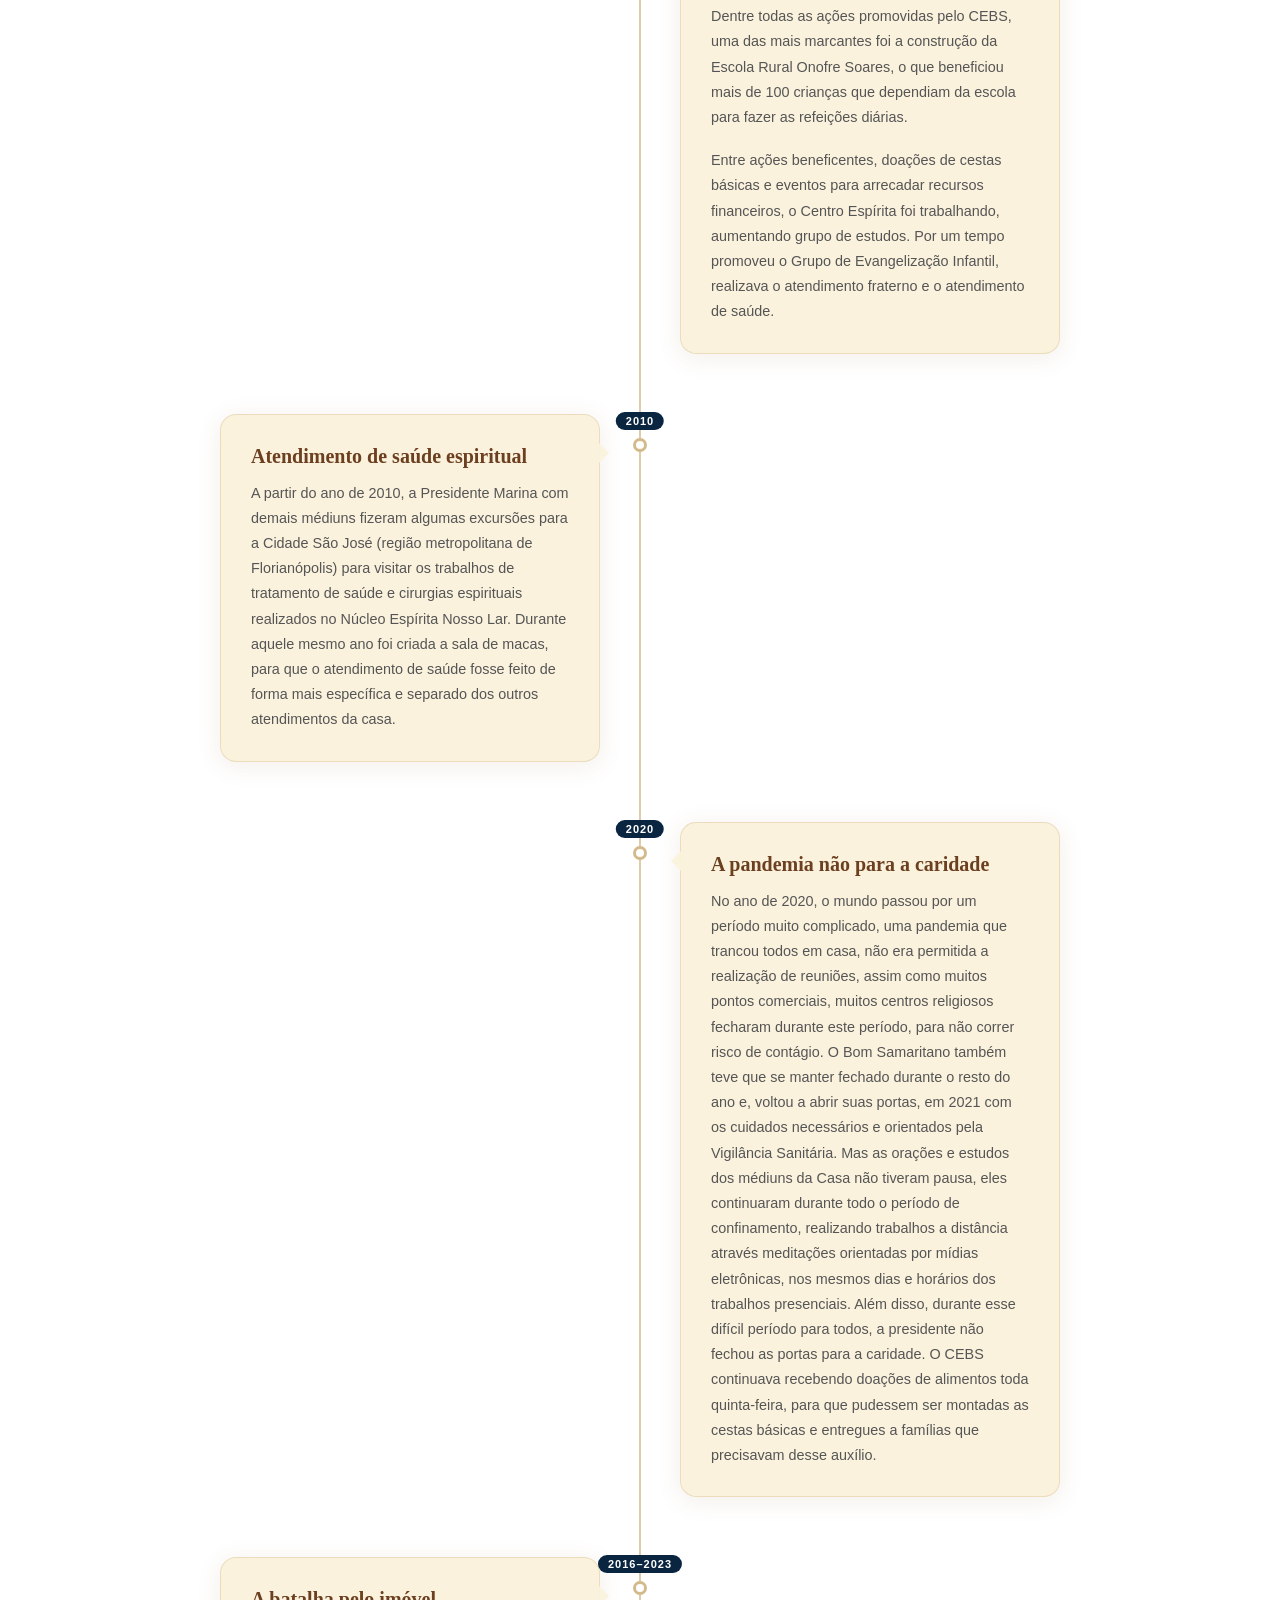
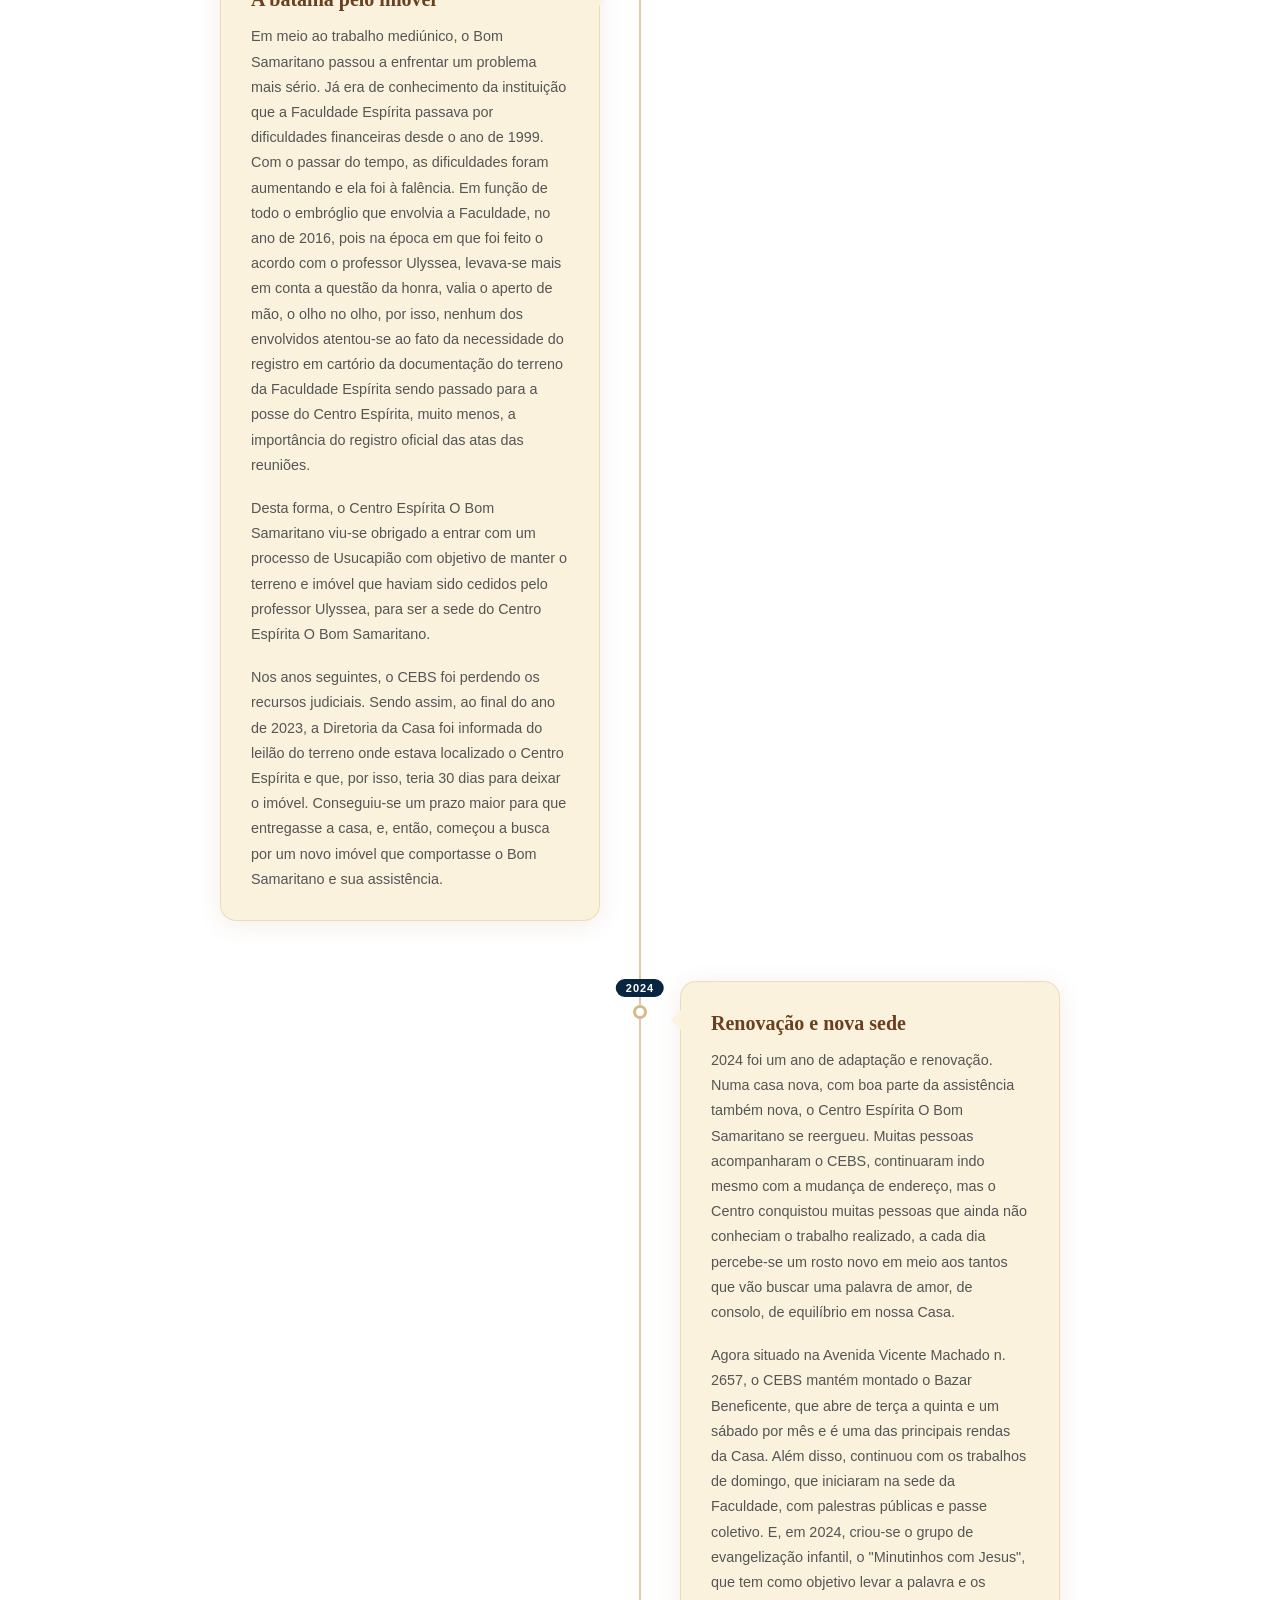
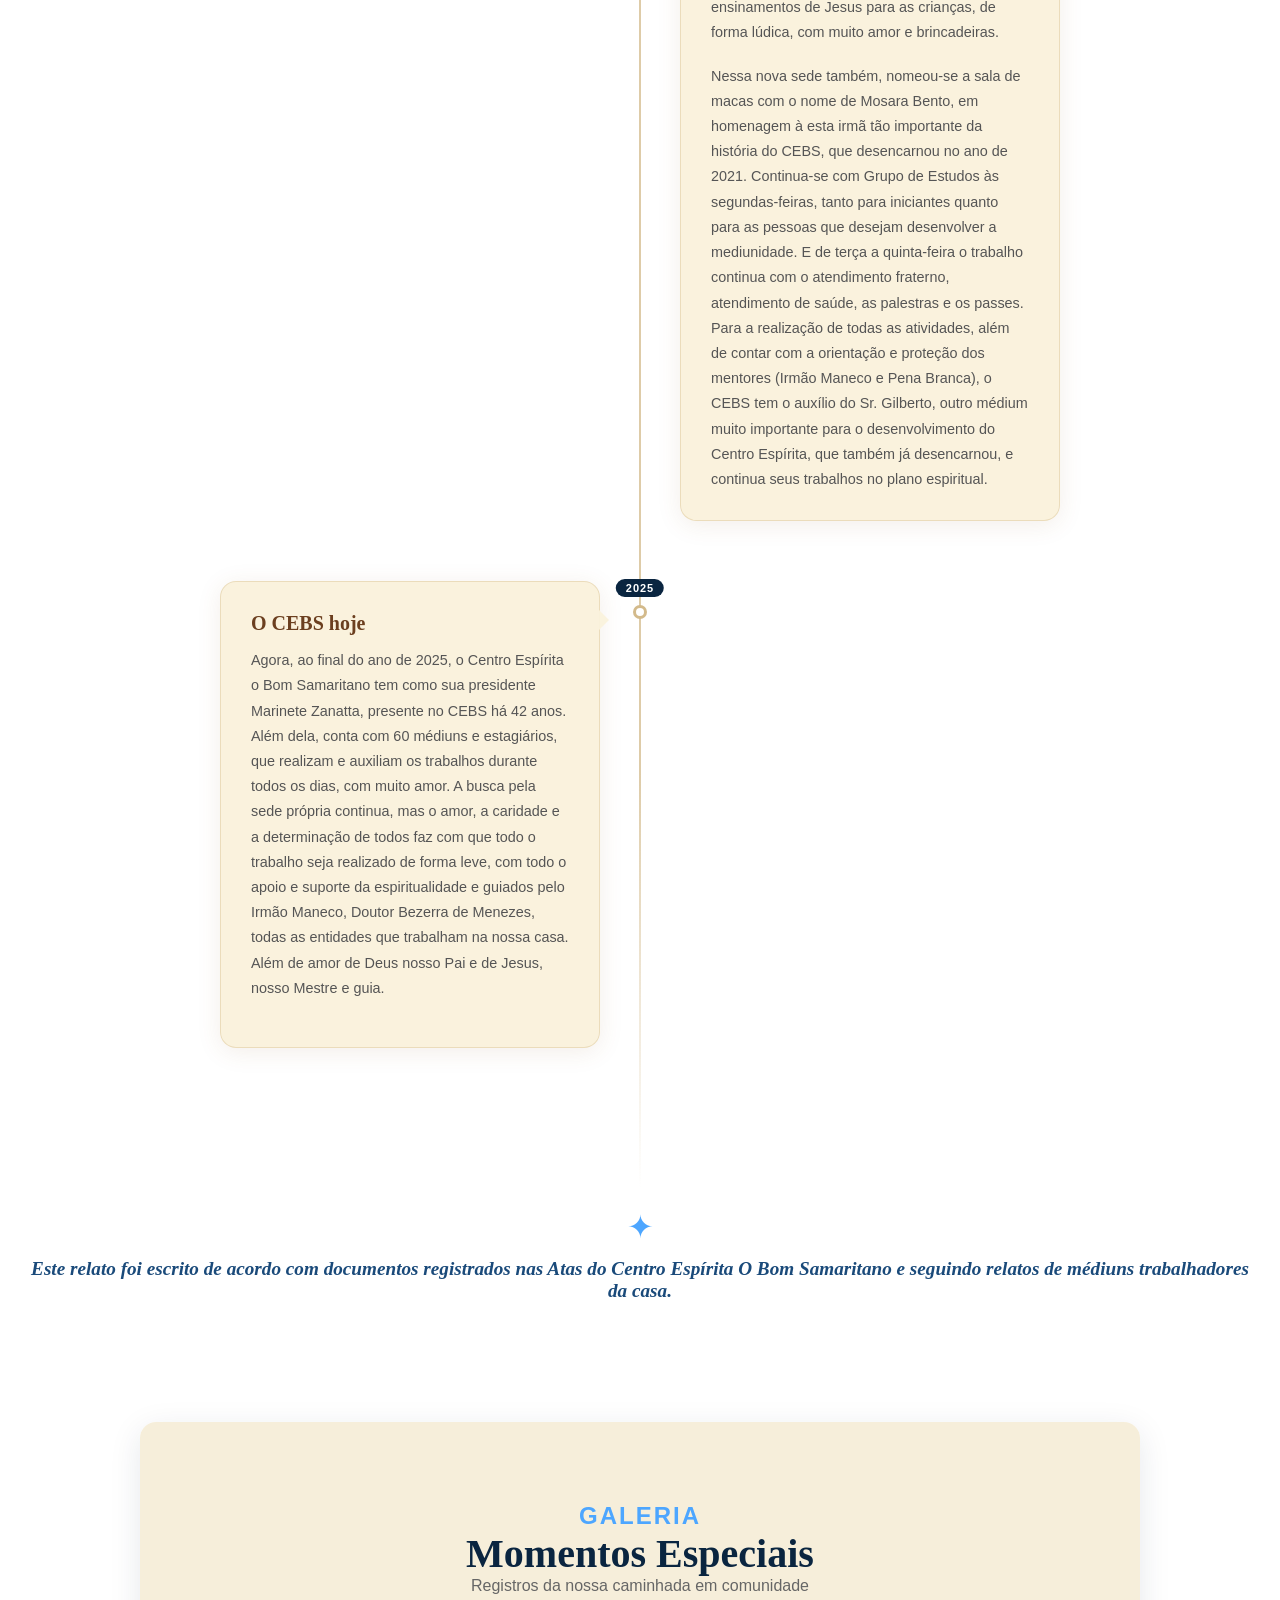
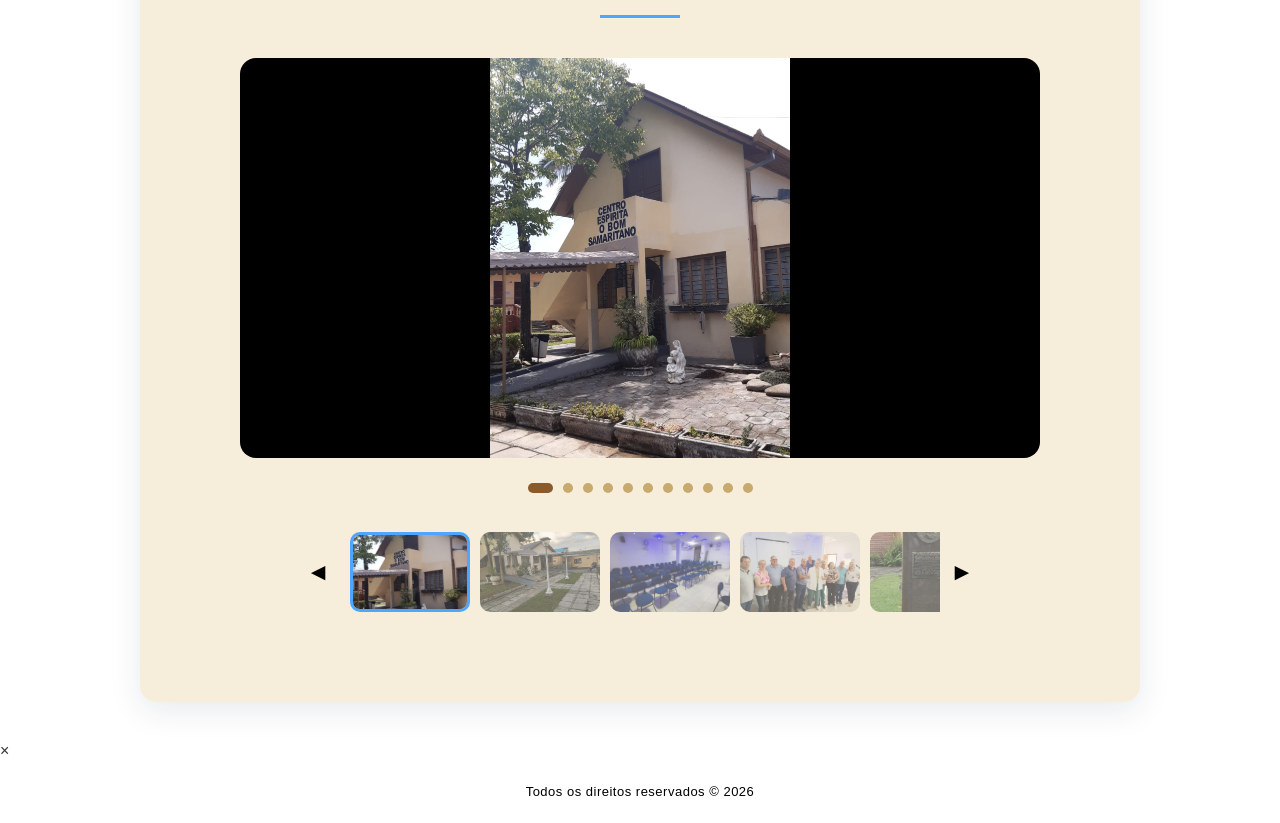
==== commit 24caae46: "Atualização: Background da segunda página, ajustes de layout." ====
--- a/historia.html
+++ b/historia.html
@@ -201,6 +201,9 @@
                         <img src="/assets/foto7.jpeg" data-legenda="">
                         <img src="/assets/foto5.jpeg" data-legenda="">
                         <img src="/assets/foto9.jpeg" data-legenda="">
+                        <img src="/assets/atual.jpeg" data-legenda="">
+                        <img src="/assets/antes.jpeg" data-legenda="">
+                        <img src="/assets/fachadaAntiga.jpeg" data-legenda="">
                     </div>
 
                 <button class="seta" onclick="scrollThumbs(200)">►</button>
--- a/Style.css
+++ b/Style.css
@@ -1087,6 +1087,246 @@
   gap: 10px;
 }
 
+/* ===== BIBLIOTECA ===== */
+
+.livros-grid{
+  display:grid;
+  grid-template-columns:repeat(auto-fit,minmax(220px,1fr));
+  gap:25px;
+  margin-top:40px;
+}
+
+.livro-card{
+  background:#fff;
+  border-radius:20px;
+  padding:20px;
+  text-align:center;
+
+  box-shadow:0 10px 25px rgba(0,0,0,.08);
+
+  transition:.3s ease;
+}
+
+.livro-card:hover{
+  transform:translateY(-6px);
+}
+
+.livro-card img{
+  width:100%;
+  height:280px;
+  object-fit:contain;
+  margin-bottom:15px;
+}
+
+.livro-card h3{
+  font-size:1rem;
+  min-height:50px;
+  color:#31594d;
+}
+
+.btn-resenha{
+  margin-top:10px;
+  border:none;
+  padding:10px 18px;
+  border-radius:30px;
+  cursor:pointer;
+
+  background:#d8ece5;
+  color:#31594d;
+
+  transition:.3s;
+}
+
+.btn-resenha:hover{
+  transform:scale(1.05);
+}
+
+.modal-livro{
+  display:none;
+  position:fixed;
+  inset:0;
+
+  background:rgba(0,0,0,.55);
+
+  justify-content:center;
+  align-items:center;
+
+  z-index:9999;
+  padding:20px;
+}
+
+.modal-conteudo{
+  background:#fff;
+
+  width:100%;
+  max-width:700px;
+
+  padding:30px;
+
+  border-radius:20px;
+
+  max-height:80vh;
+  overflow-y:auto;
+}
+
+.fechar-modal{
+  float:right;
+  font-size:30px;
+  cursor:pointer;
+}
+
+#modalTitulo{
+  margin-bottom:20px;
+  color:#31594d;
+}
+
+#modalResenha{
+  line-height:1.8;
+  color:#555;
+}
+
+/* ===== ESCONDER ===== */
+.livros-container{
+position: relative;
+margin-top: 40px;
+}
+
+.livros-grid{
+display: grid;
+grid-template-columns: repeat(auto-fit, minmax(220px, 1fr));
+gap: 25px;
+
+max-height: 700px;
+overflow: hidden;
+
+transition: max-height .8s ease;
+}
+
+.livros-grid.expandido{
+max-height: 5000px;
+}
+
+/* Card do livro */
+.livro-card{
+background: #fff;
+border-radius: 20px;
+padding: 20px;
+text-align: center;
+
+box-shadow: 0 10px 25px rgba(0,0,0,.08);
+
+transition: .3s ease;
+}
+
+.livro-card{
+transform: translateY(-6px);
+}
+
+.livro-card img{
+width: 100%;
+height: 280px;
+object-fit: contain;
+margin-bottom: 15px;
+}
+
+.livro-card h3{
+font-size: 1rem;
+min-height: 50px;
+color: #31594d;
+margin-bottom: 15px;
+}
+
+/* Botão de resenha */
+.btn-resenha{
+border: none;
+padding: 10px 18px;
+border-radius: 30px;
+cursor: pointer;
+
+background: #d8ece5;
+color: #31594d;
+
+transition: .3s;
+}
+
+.btn-resenha{
+transform: scale(1.05);
+}
+
+/* Gradiente indicando mais conteúdo */
+.fade-livros{
+position: absolute;
+left: 0;
+right: 0;
+bottom: 0;
+
+height: 120px;
+
+background: linear-gradient(
+to bottom,
+rgba(255,255,255,0),
+rgba(255,255,255,1)
+);
+
+pointer-events: none;
+transition: .4s ease;
+}
+
+.fade-livros.oculto{
+opacity: 0;
+}
+
+/* Botão Ver Mais */
+.btn-ver-mais{
+display: block;
+
+margin: 35px auto 0;
+
+border: none;
+cursor: pointer;
+
+padding: 14px 28px;
+
+border-radius: 999px;
+
+background: #d8ece5;
+color: #31594d;
+
+font-size: 1rem;
+font-weight: 600;
+
+transition: .3s;
+}
+
+.btn-ver-mais{
+transform: translateY(-2px);
+}
+
+/* Mobile */
+@media (max-width:768px){
+
+.livros-grid{
+grid-template-columns: repeat(2, 1fr);
+gap: 15px;
+
+max-height: 620px;
+
+}
+
+.livro-card{
+padding: 15px;
+}
+
+.livro-card img{
+height: 220px;
+}
+
+.livro-card h3{
+font-size: .9rem;
+}
+
+}
+
 /* ===== FOOTER ===== */
 footer {
   text-align: center;
@@ -1170,4 +1410,16 @@
     flex-direction: column;
     align-items: center;
   }
+}
+
+/* ===== CORREÇÃO SAFARI / MOBILE ===== */
+@supports (-webkit-touch-callout: none) {
+  body:not(.historia) {
+    background-attachment: scroll;
+  }
+
+  .hero {
+    background-attachment: scroll;
+    background-position: center center;
+  }
 }
--- a/historia.css
+++ b/historia.css
@@ -28,7 +28,7 @@
 .fundo-fixo {
   position: fixed;
   inset: 0;
-  background: url('/assets/pergaminho.jpg') no-repeat center/cover;
+  background: url('/assets/desenhoNoPergaminho.png') no-repeat center/cover;
   z-index: -1;
 }
 
@@ -103,6 +103,18 @@
   opacity: 1;
   transform: translateY(0);
   transition: all 0.3s ease;
+
+  display: inline-flex;
+  align-items: center;
+  justify-content: center;
+  width: 60px;
+  height: 30px;
+  background: transparent;
+  border: 1.5px solid rgba(255, 255, 255, 0.6);
+  border-radius: 10px;
+  font-size: 15px;
+  backdrop-filter: blur(4px);
+  -webkit-backdrop-filter: blur(4px);
   
 }
 
@@ -130,7 +142,7 @@
 }
 
 .hero-historia {
-  background: url('/assets/fachadaCentro.png') right center / cover no-repeat !important;
+  background: url('/assets/fachada.jpeg') right center / cover no-repeat !important;
   background-attachment: scroll !important;
   width: 100% !important;
   max-width: 100vw !important;
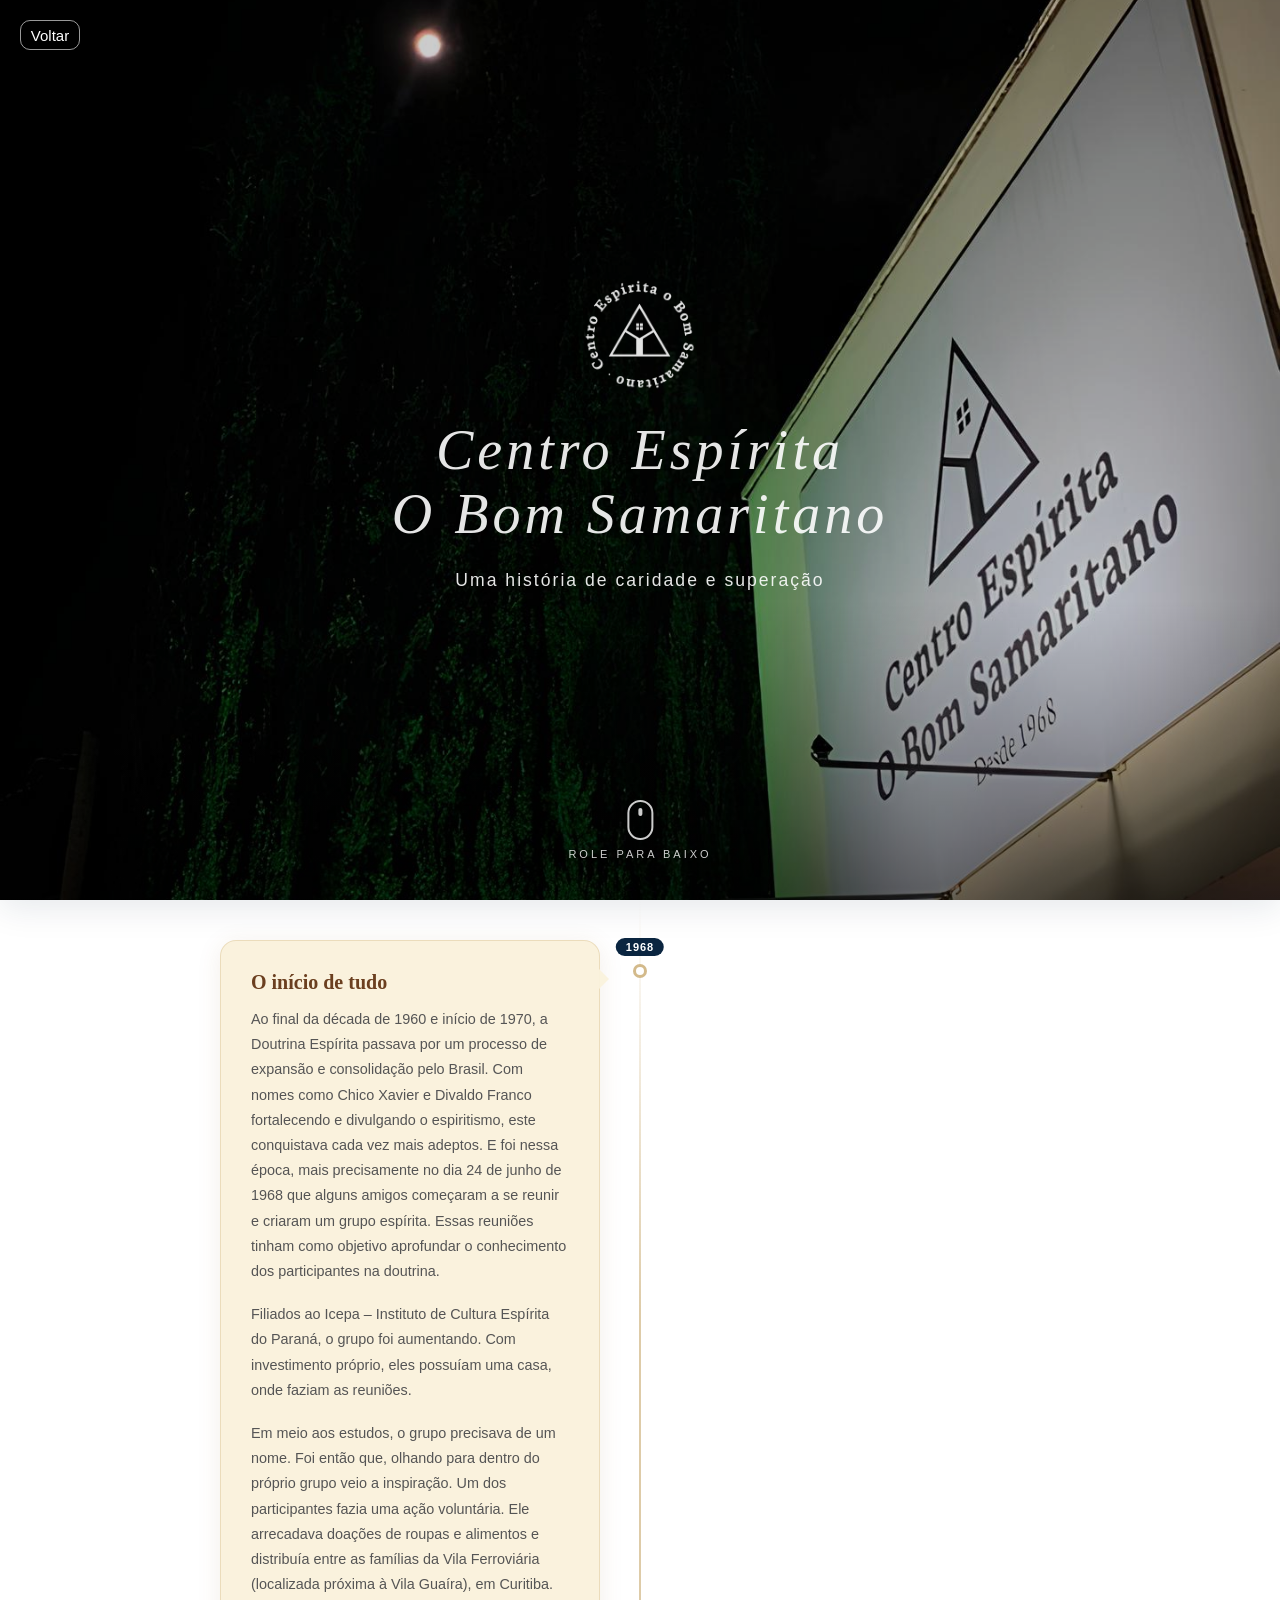
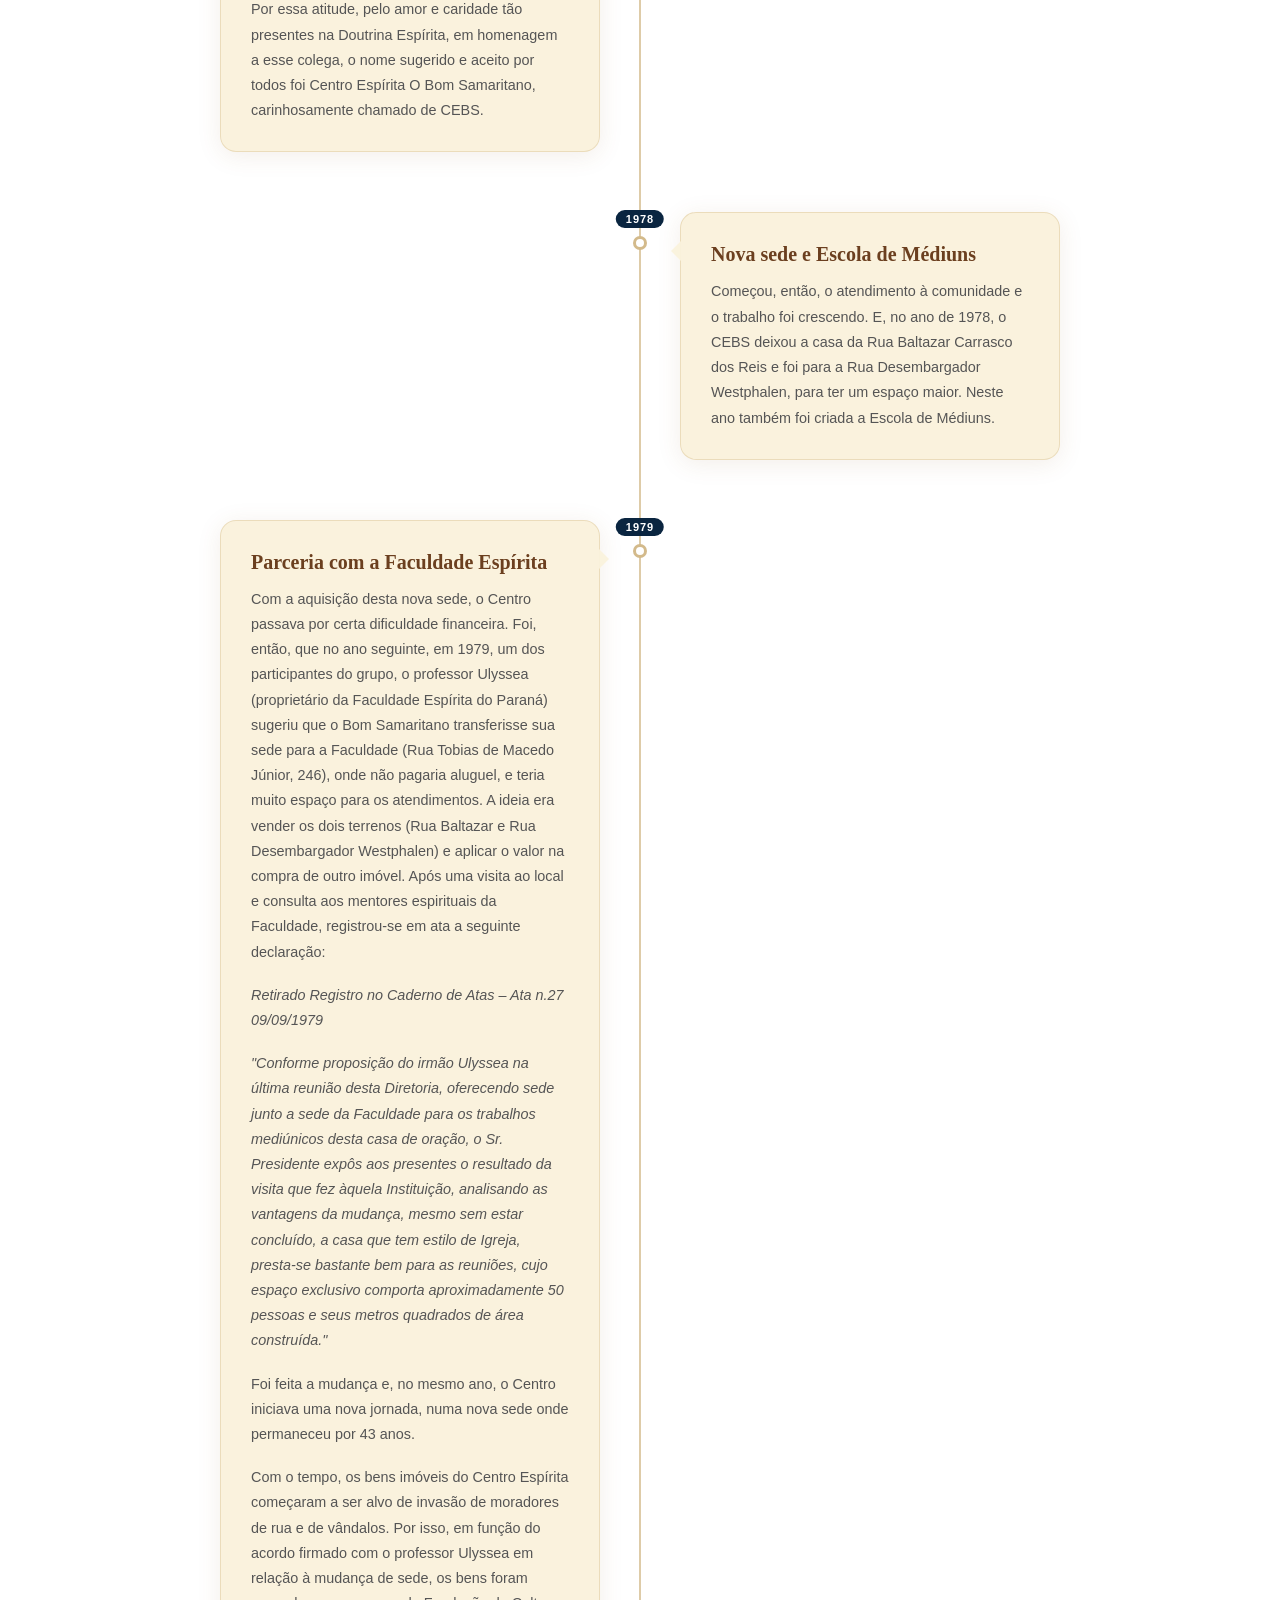
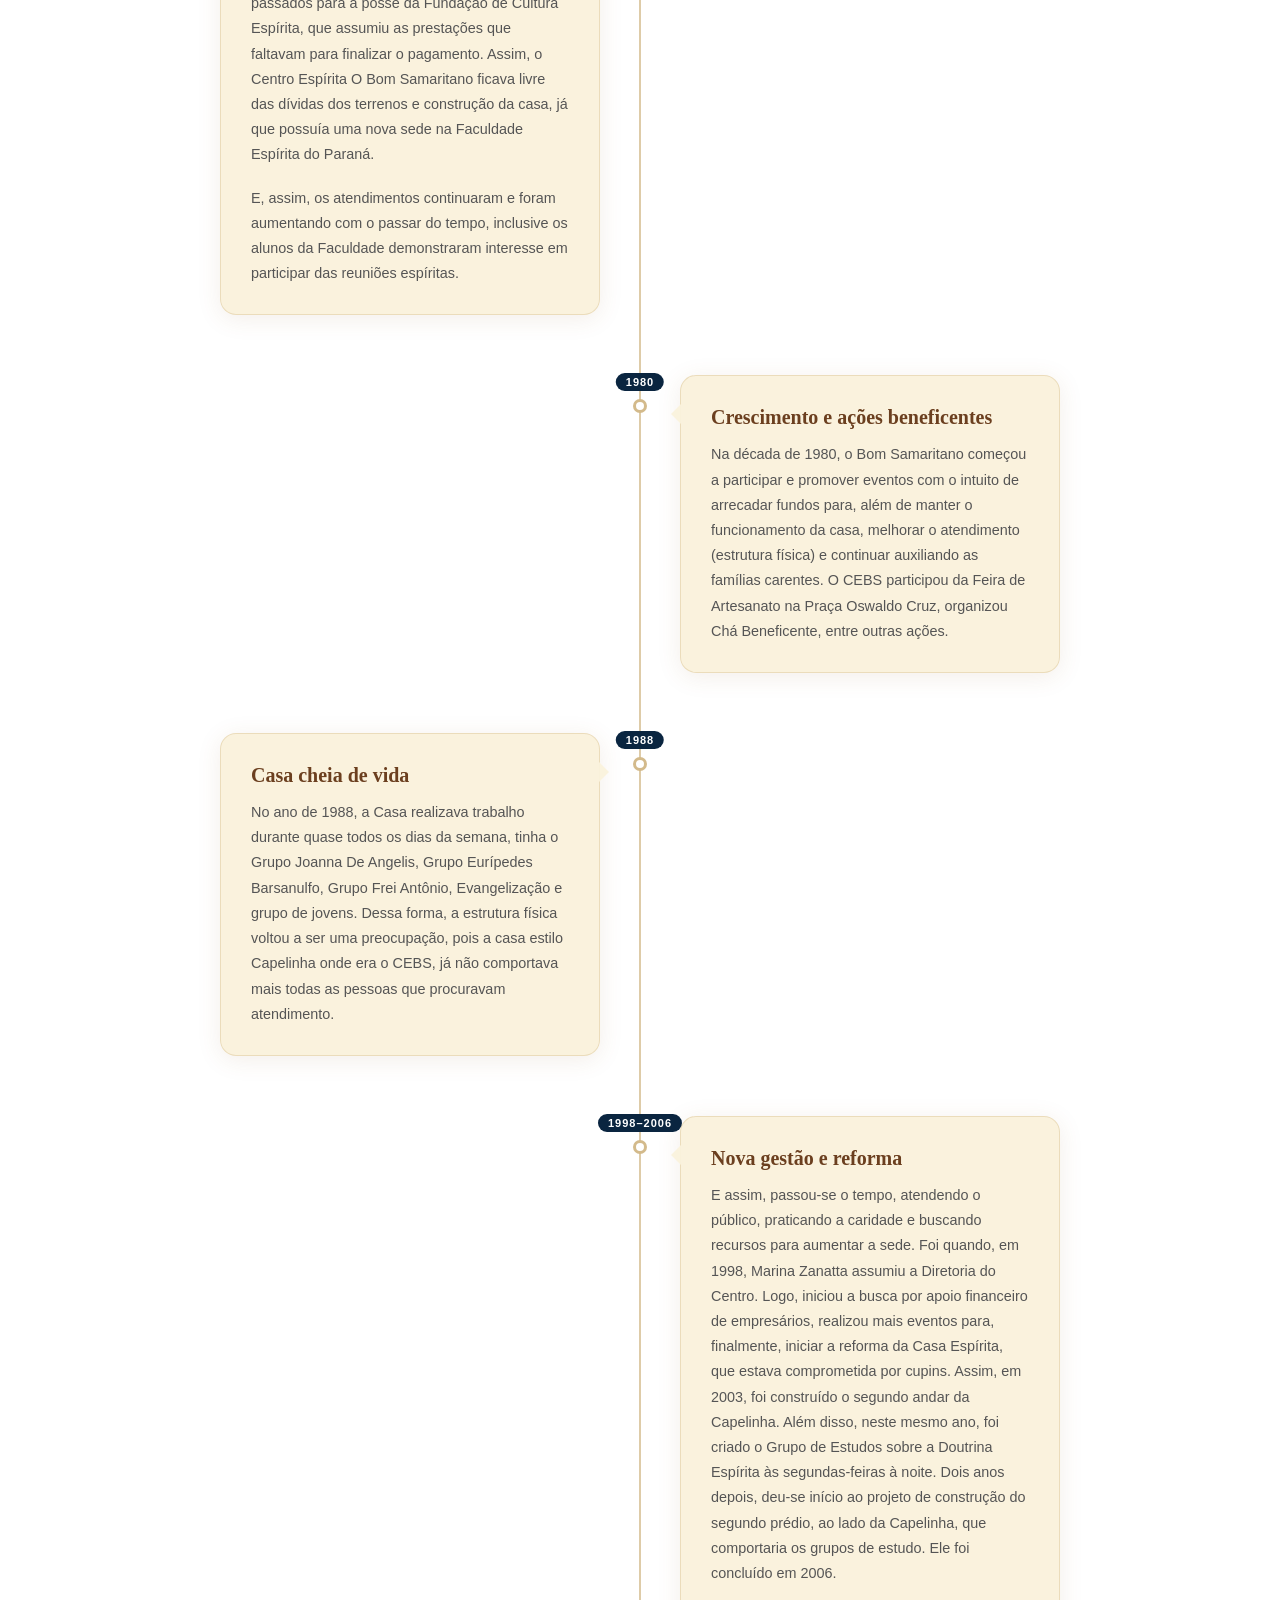
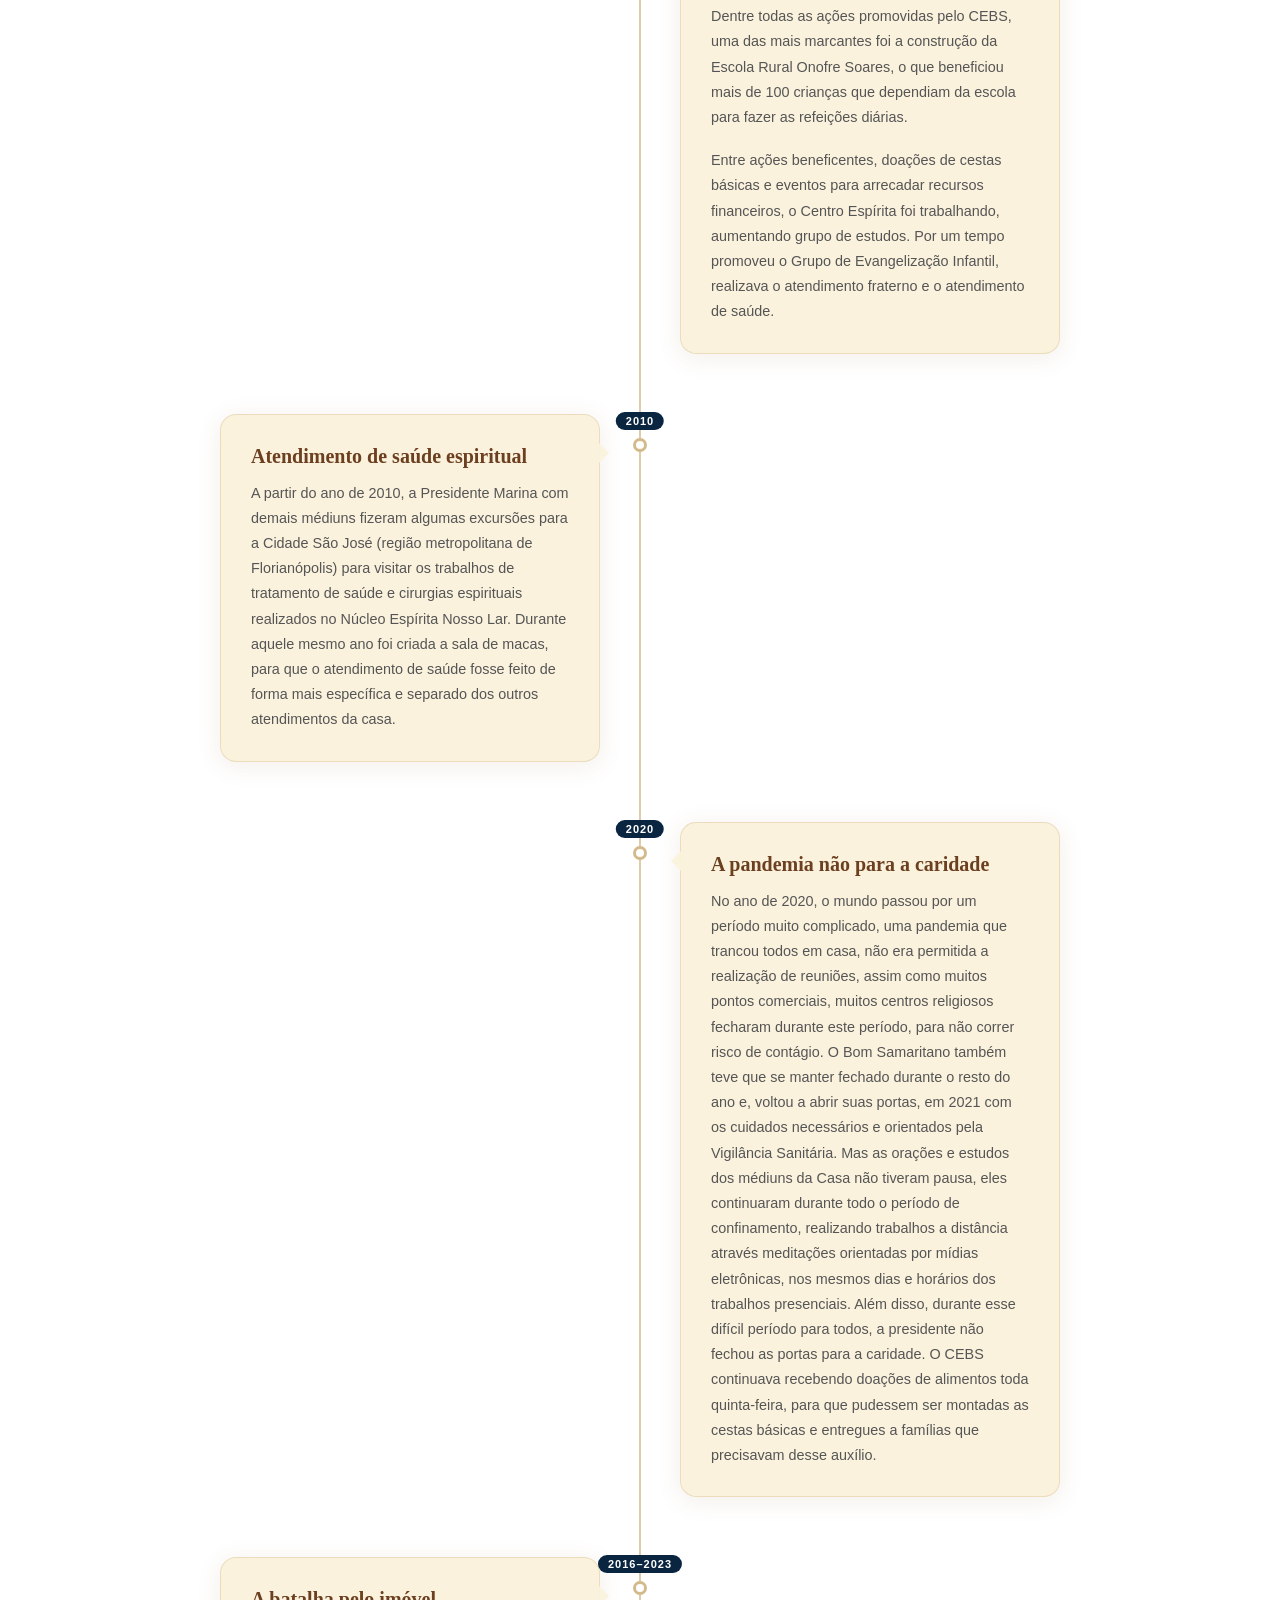
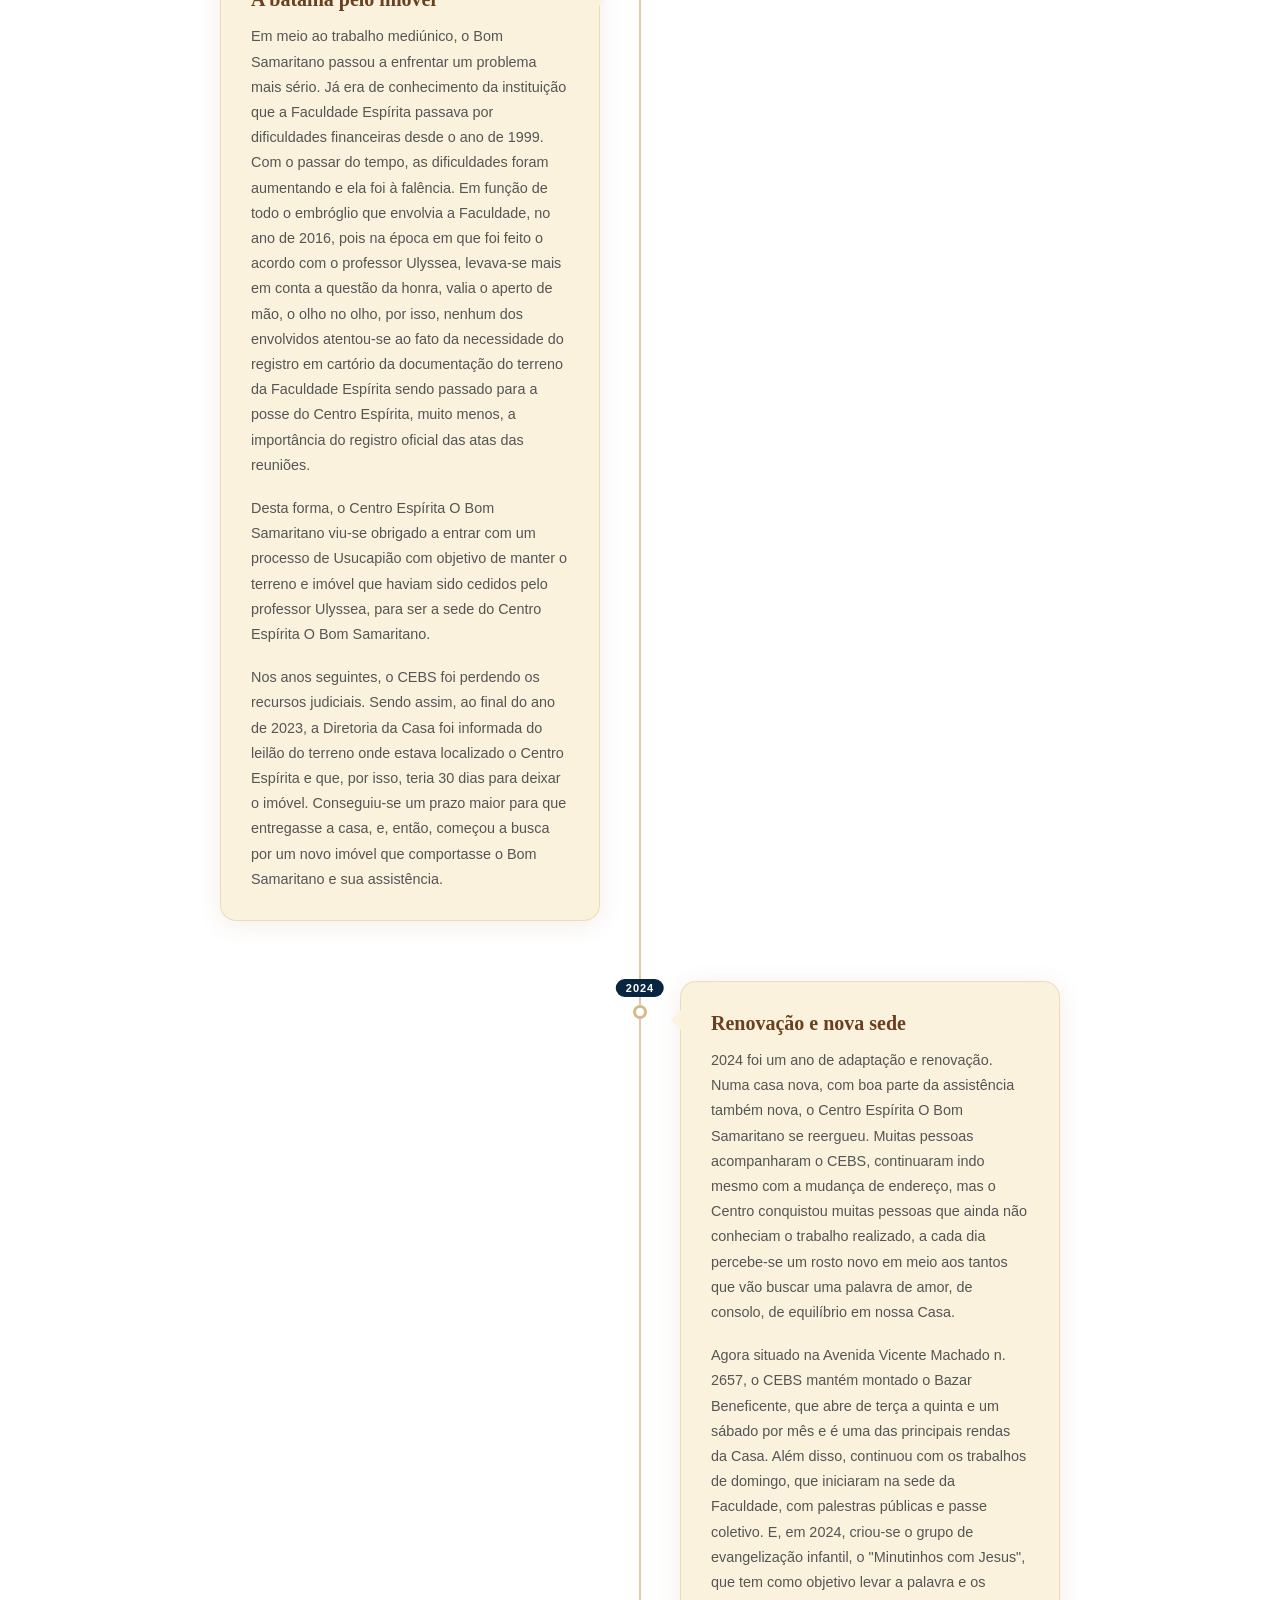
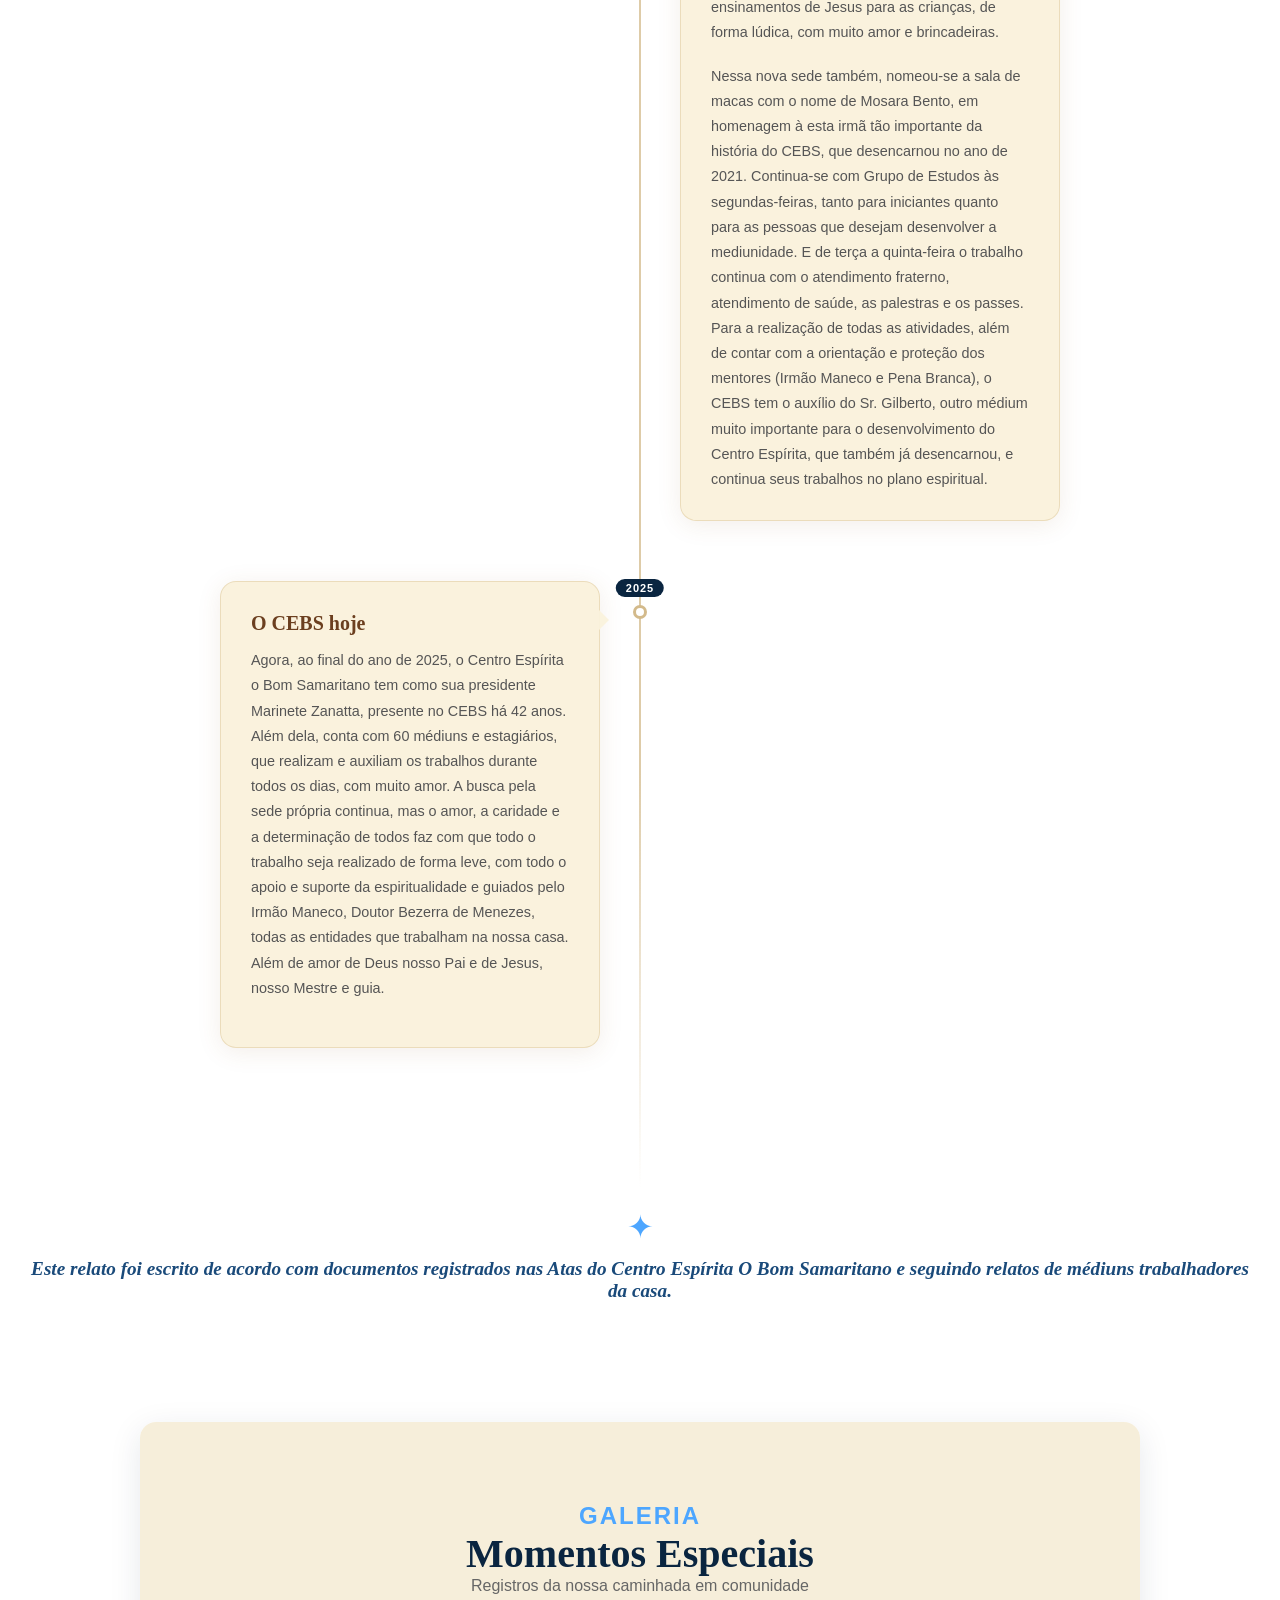
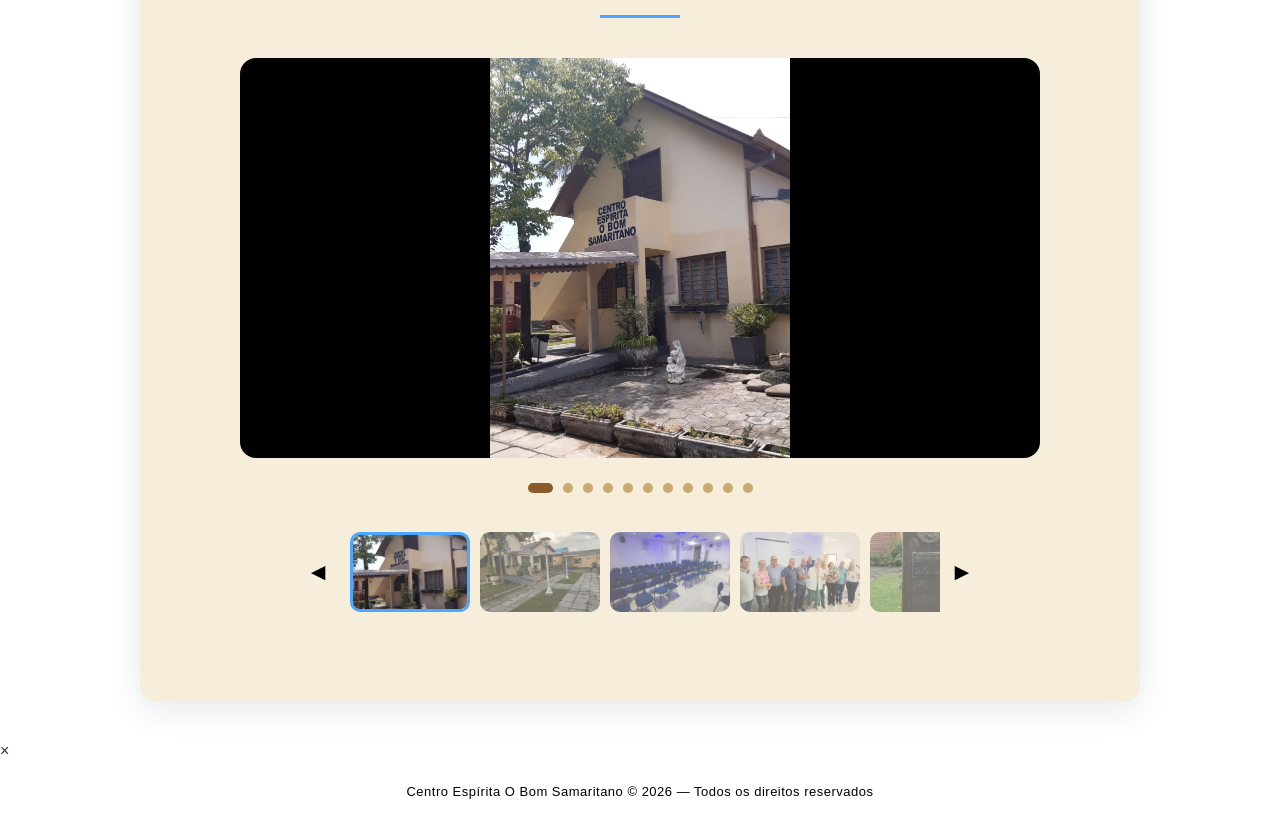
==== commit bd983b76: "Atualização datas do Bazar e adição de um banner" ====
--- a/historia.html
+++ b/historia.html
@@ -227,7 +227,7 @@
         <script src="script.js"></script>
         
         <footer>
-            <p>Todos os direitos reservados &copy; 2026</p>
+            <p>Centro Espírita O Bom Samaritano &copy; 2026 — Todos os direitos reservados</p>
         </footer>
 
     </body>
--- a/Style.css
+++ b/Style.css
@@ -727,7 +727,7 @@
   line-height: 1.5;
 }
 
-/* ===== BAZARES ===== */
+/* ===== BAZAR ===== */
 .bazar-grid {
   display: grid;
   grid-template-columns: repeat(auto-fit, minmax(140px, 1fr));
@@ -748,6 +748,15 @@
 
 .bazar-item:hover {
   transform: translateY(-3px);
+}
+
+#bazares .secao-header em {
+    display: block;          
+    margin-top: 12px;        
+    font-size: 0.95rem;      
+    color: #666;             
+    font-style: italic;      
+    text-align: center;      
 }
 
 .data-box {
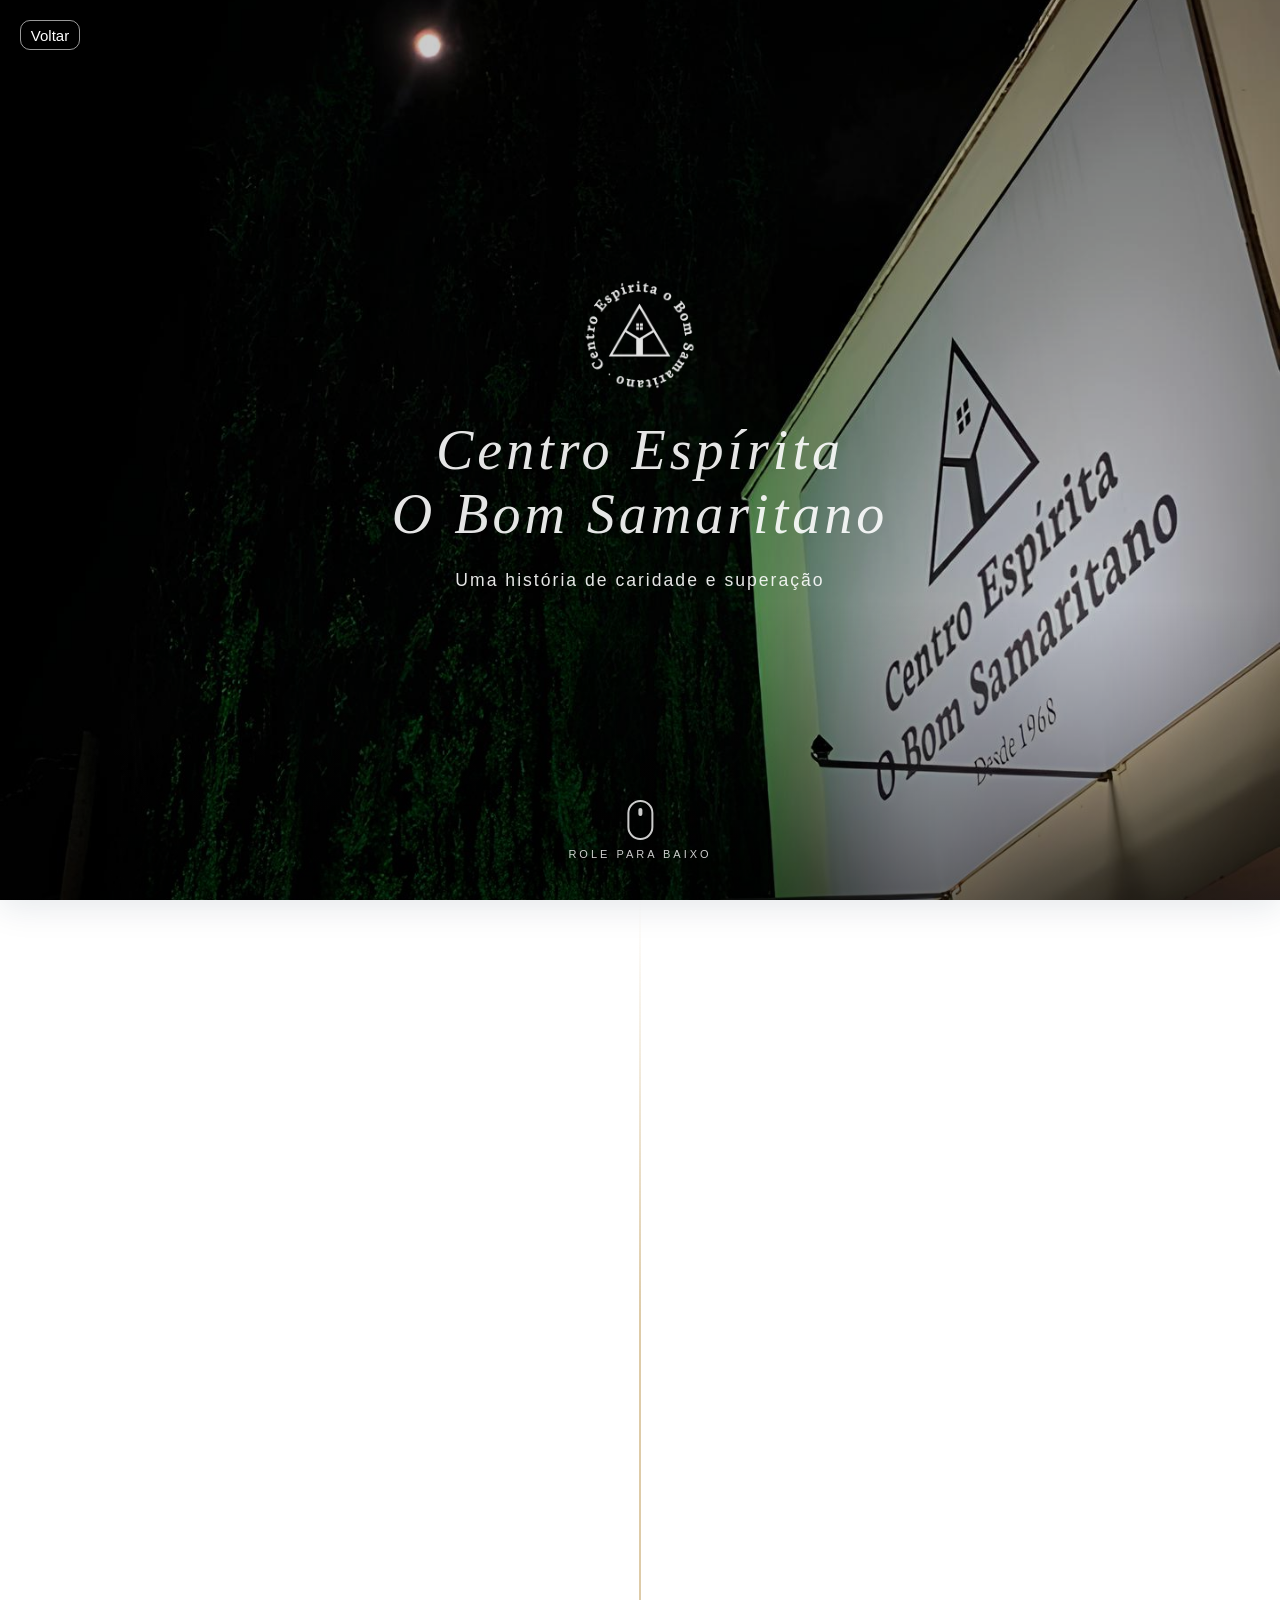
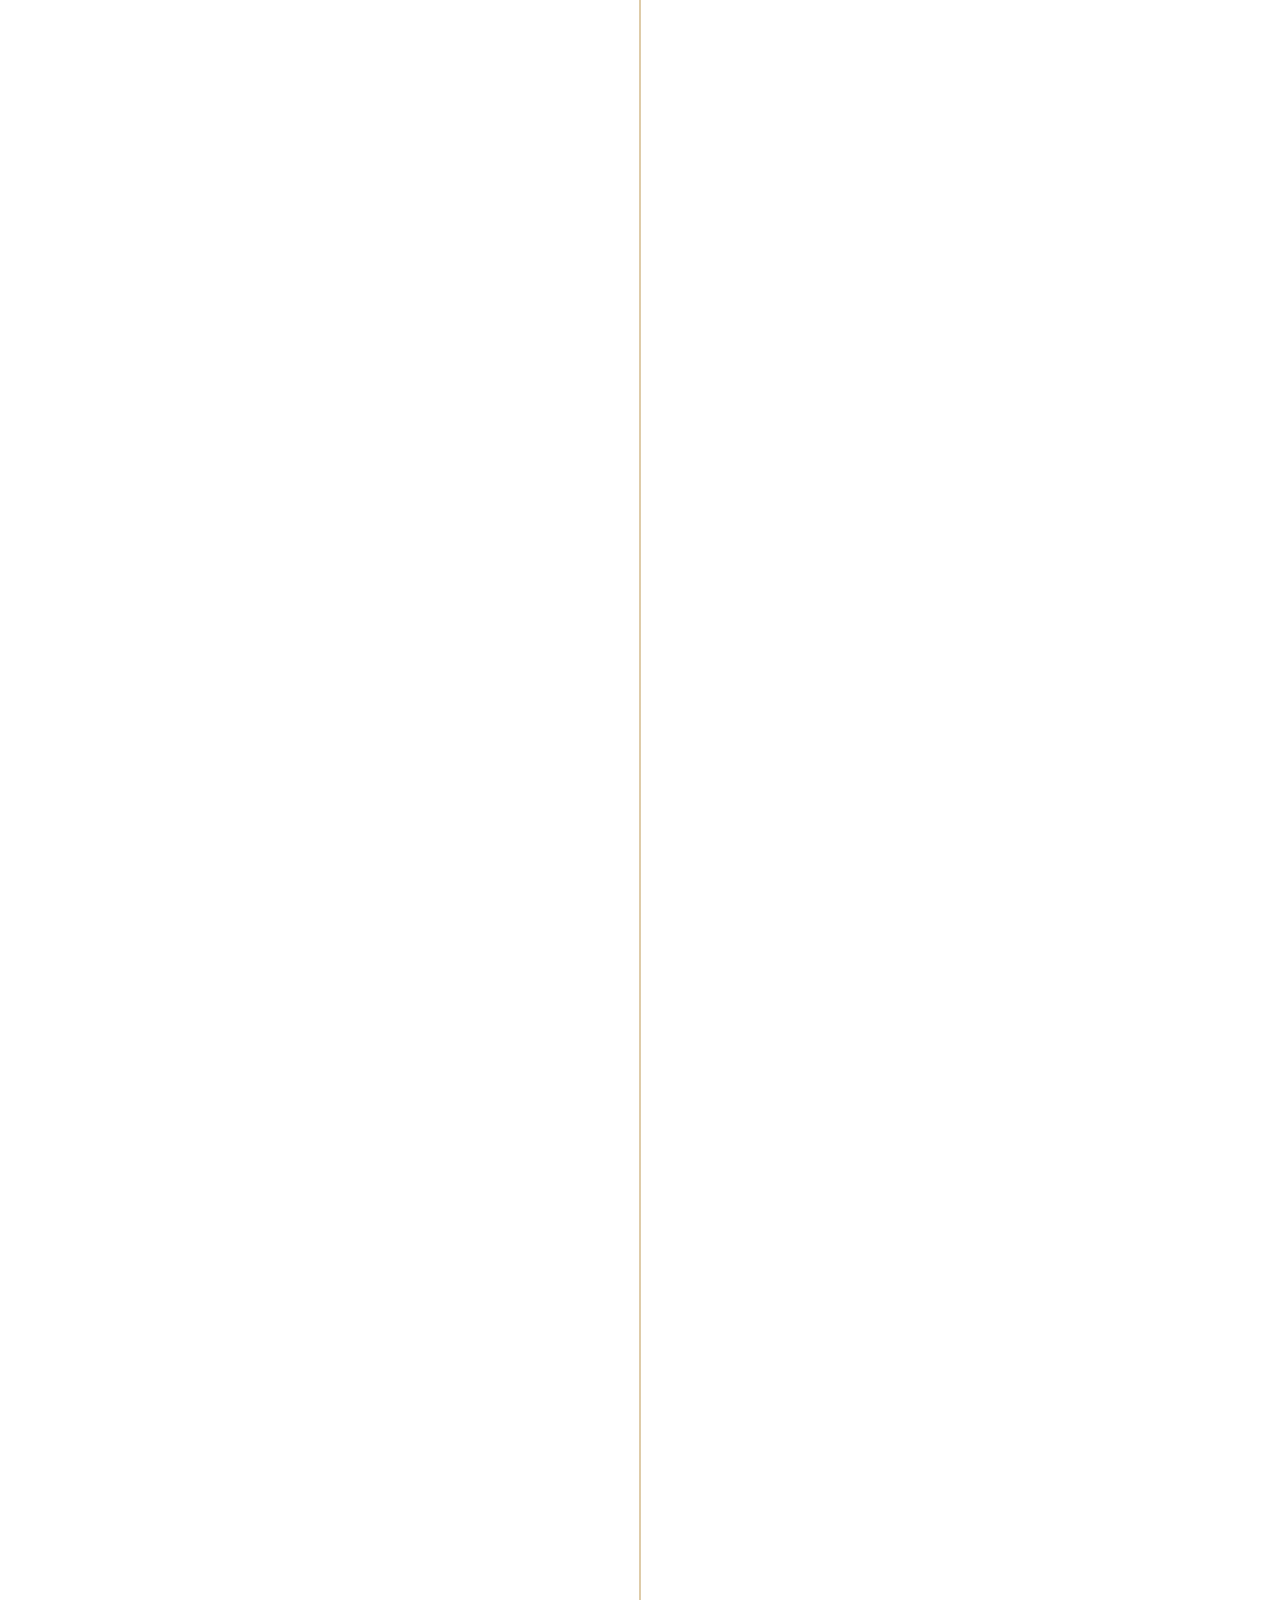
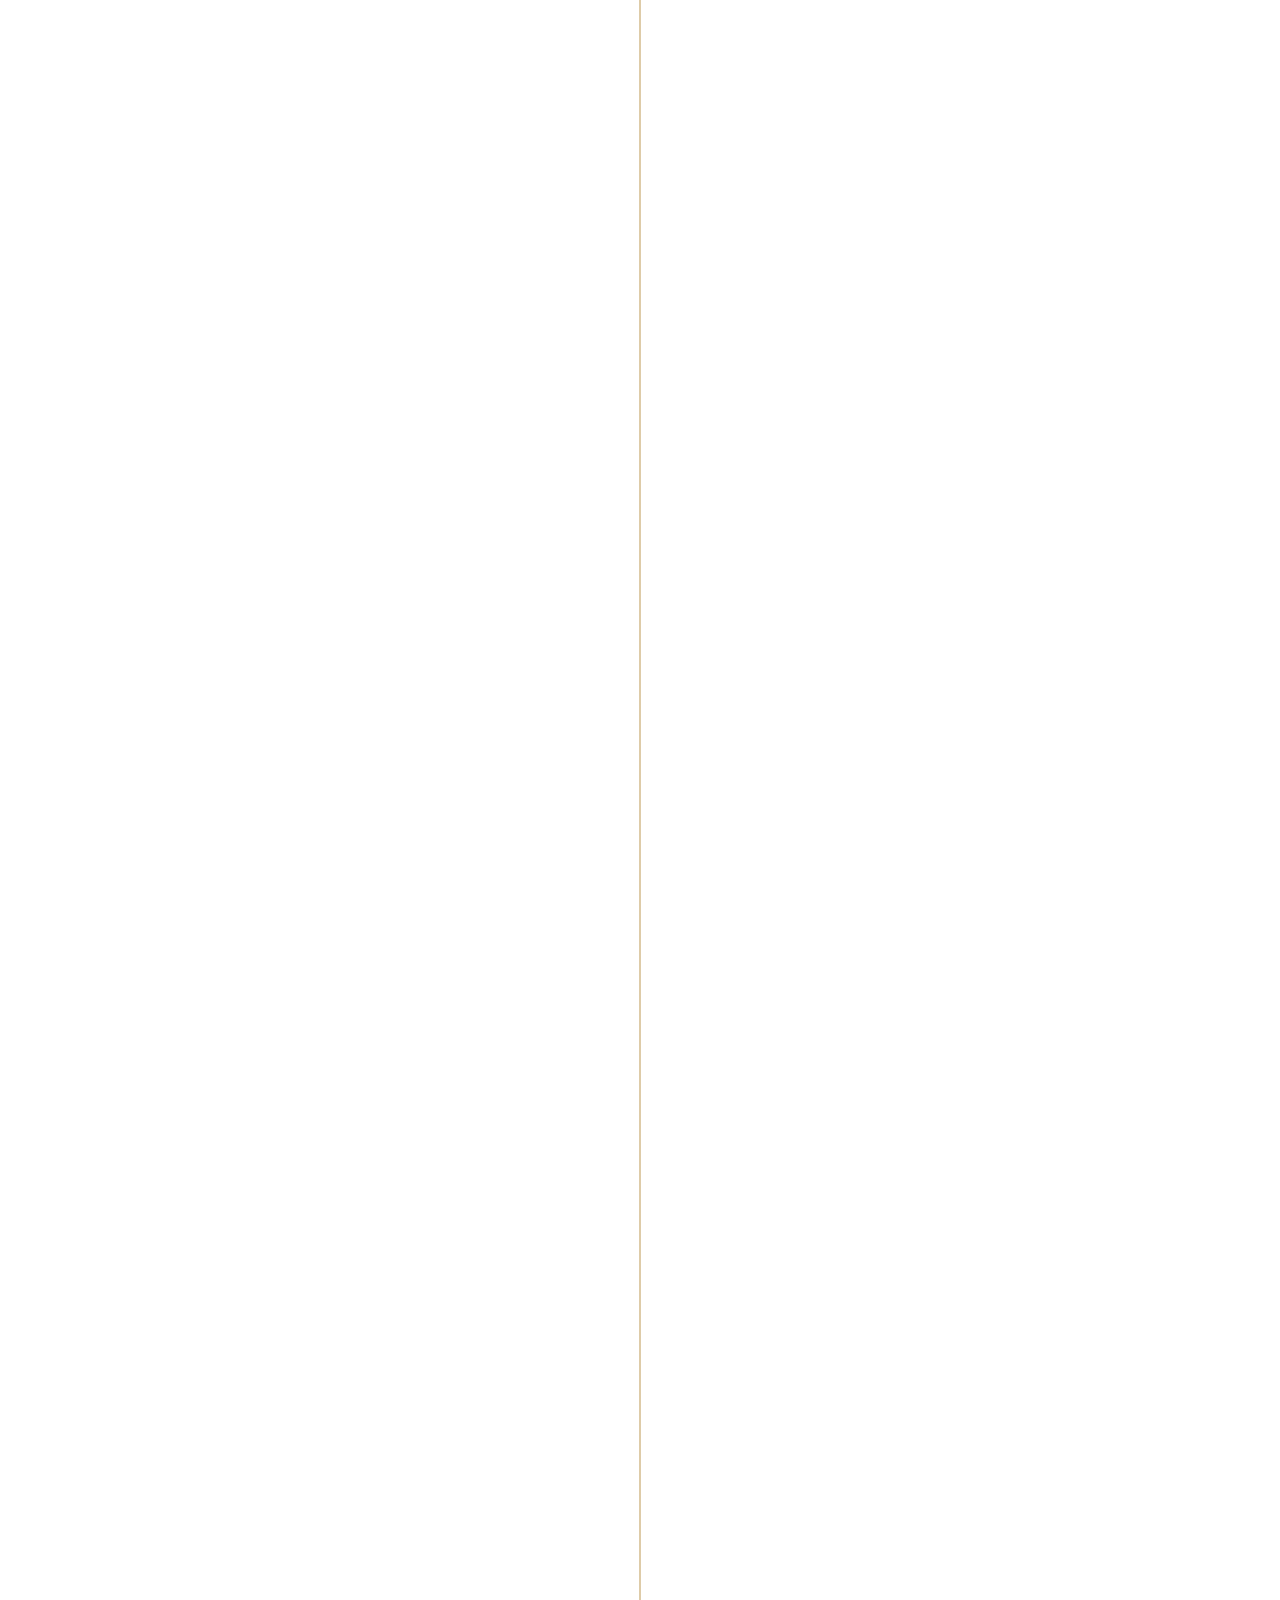
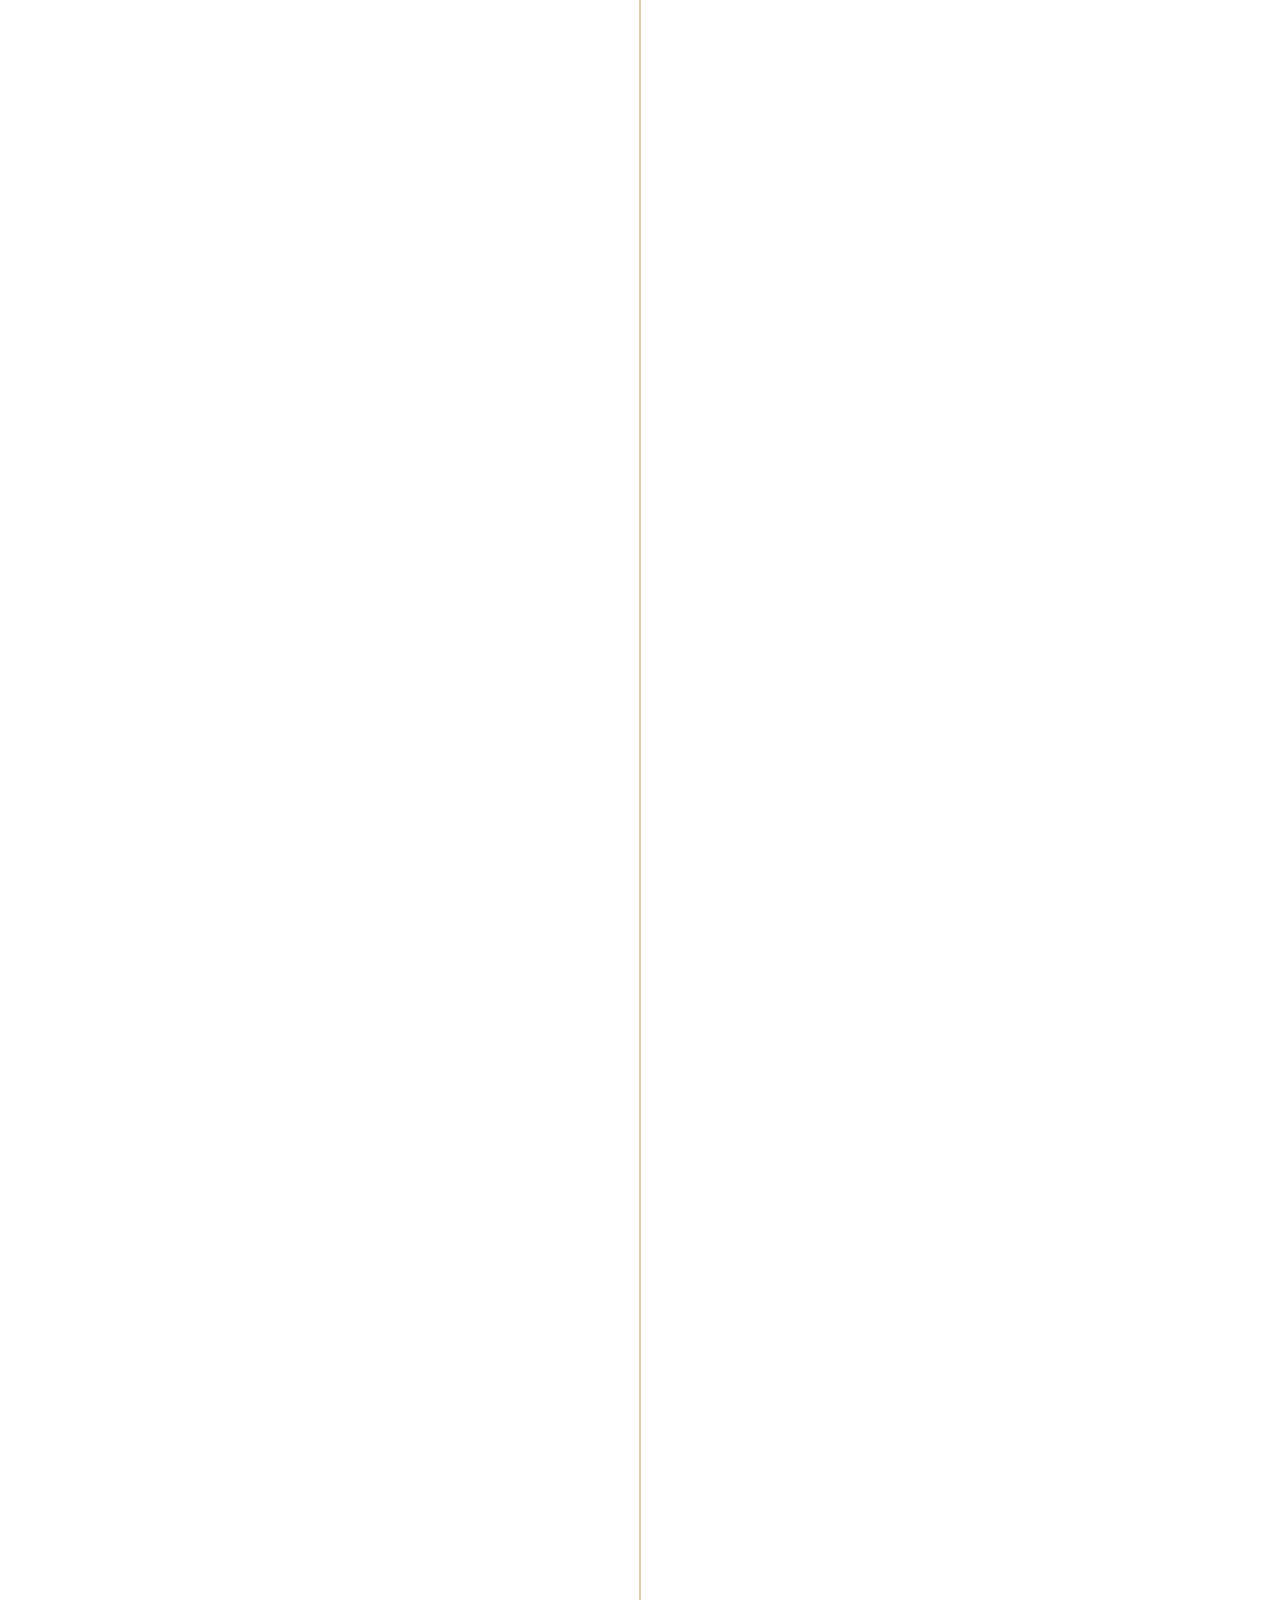
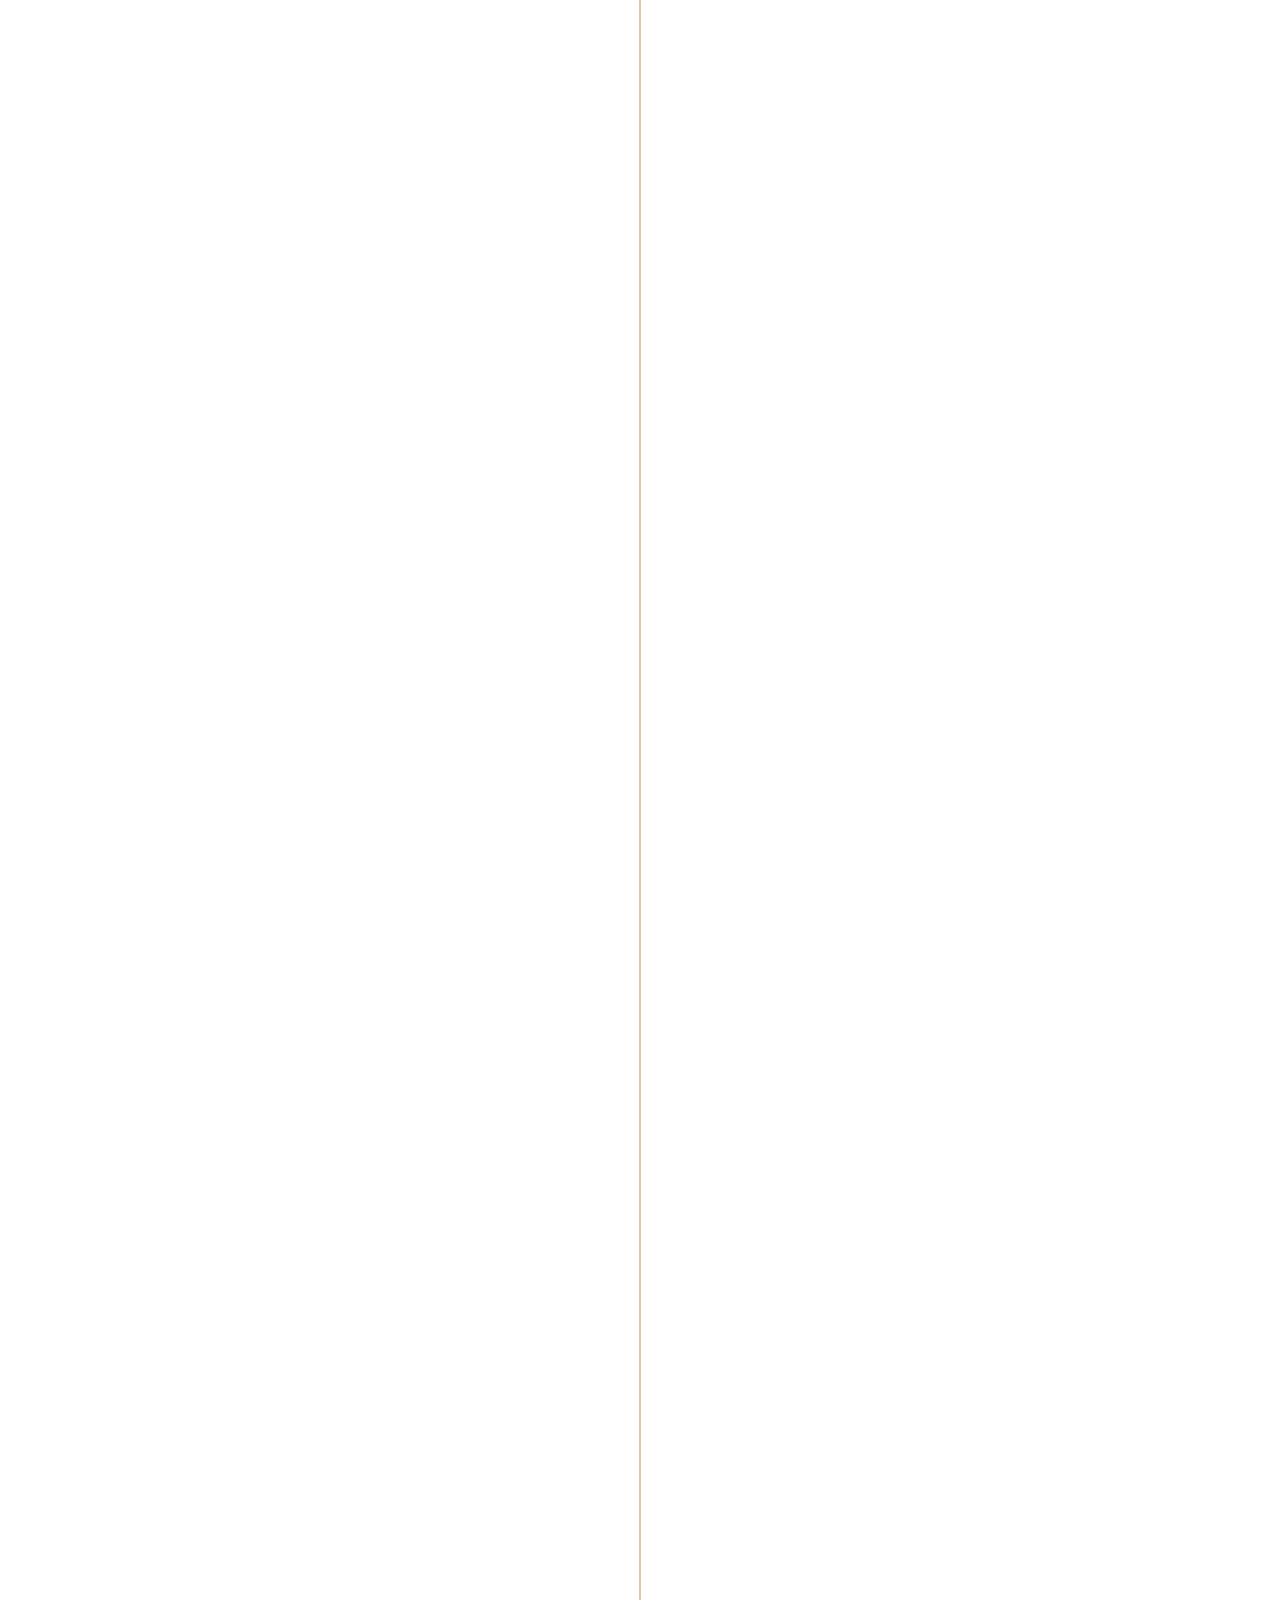
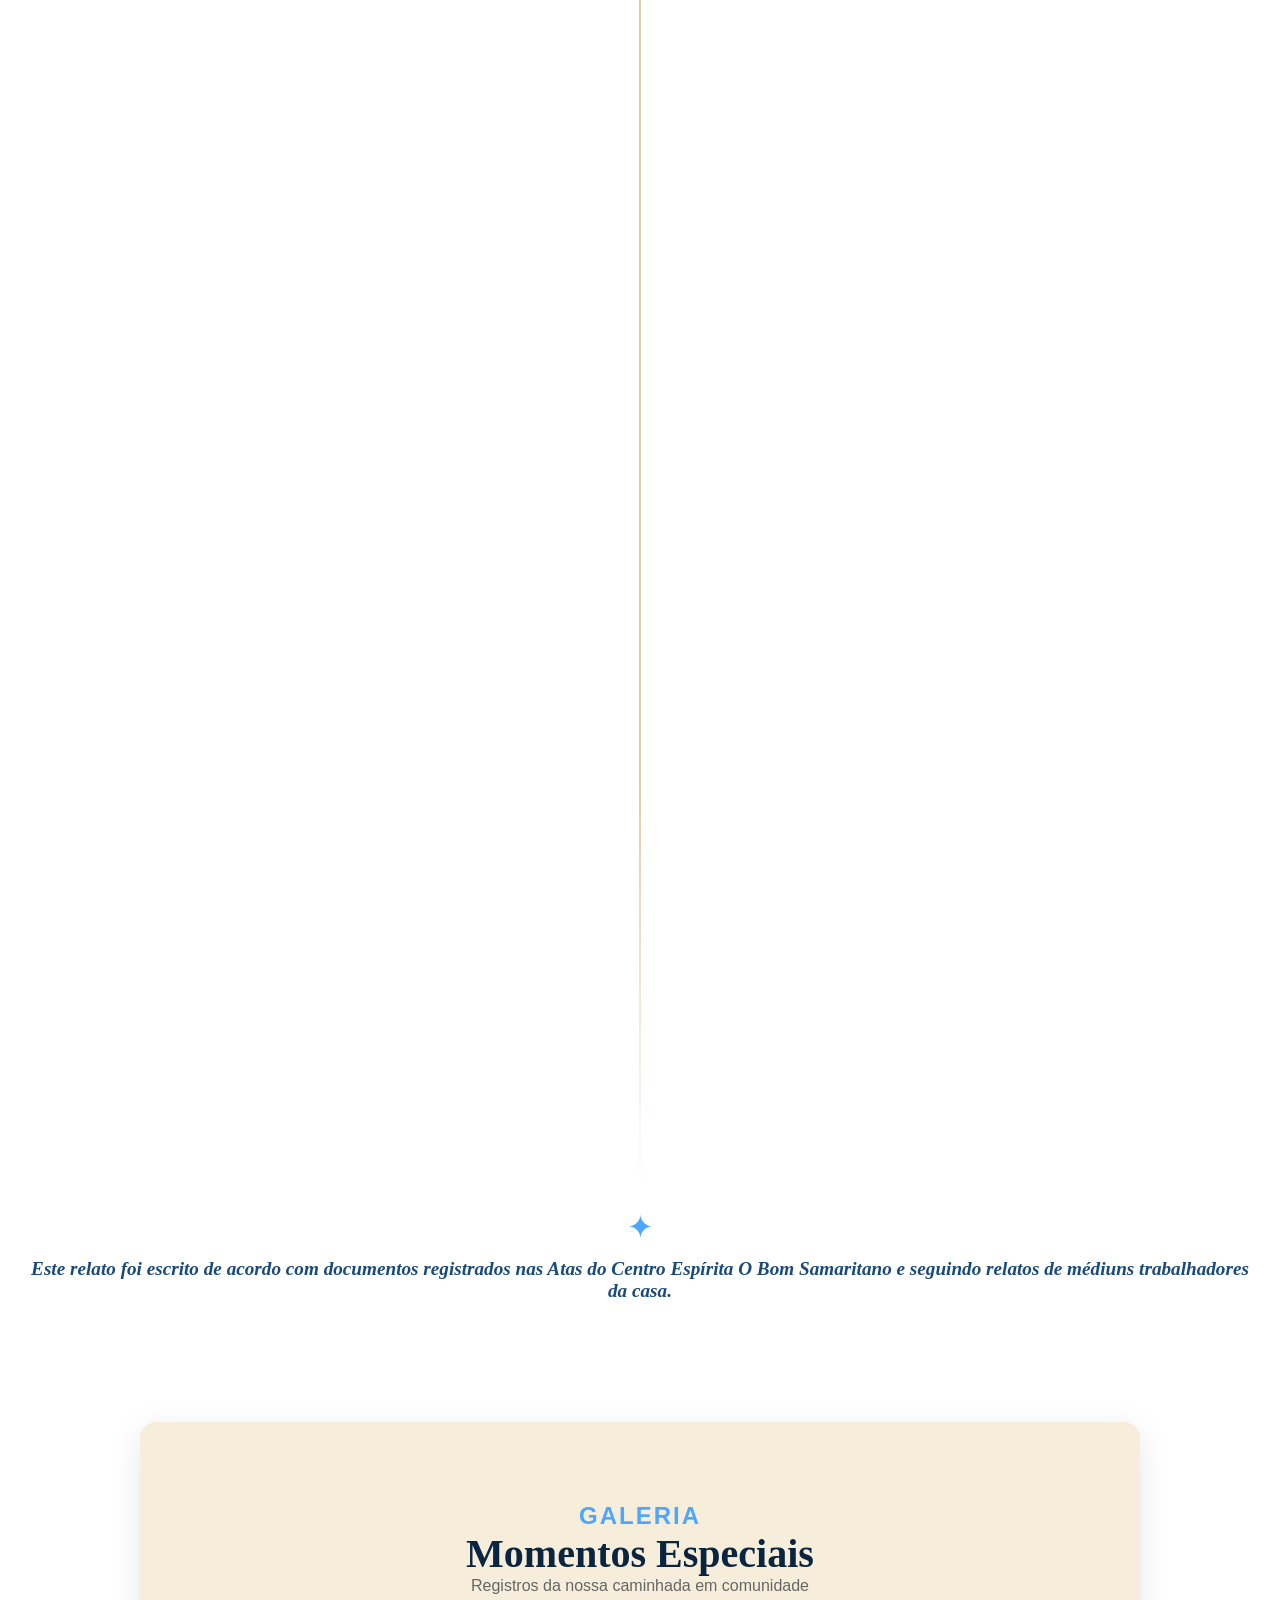
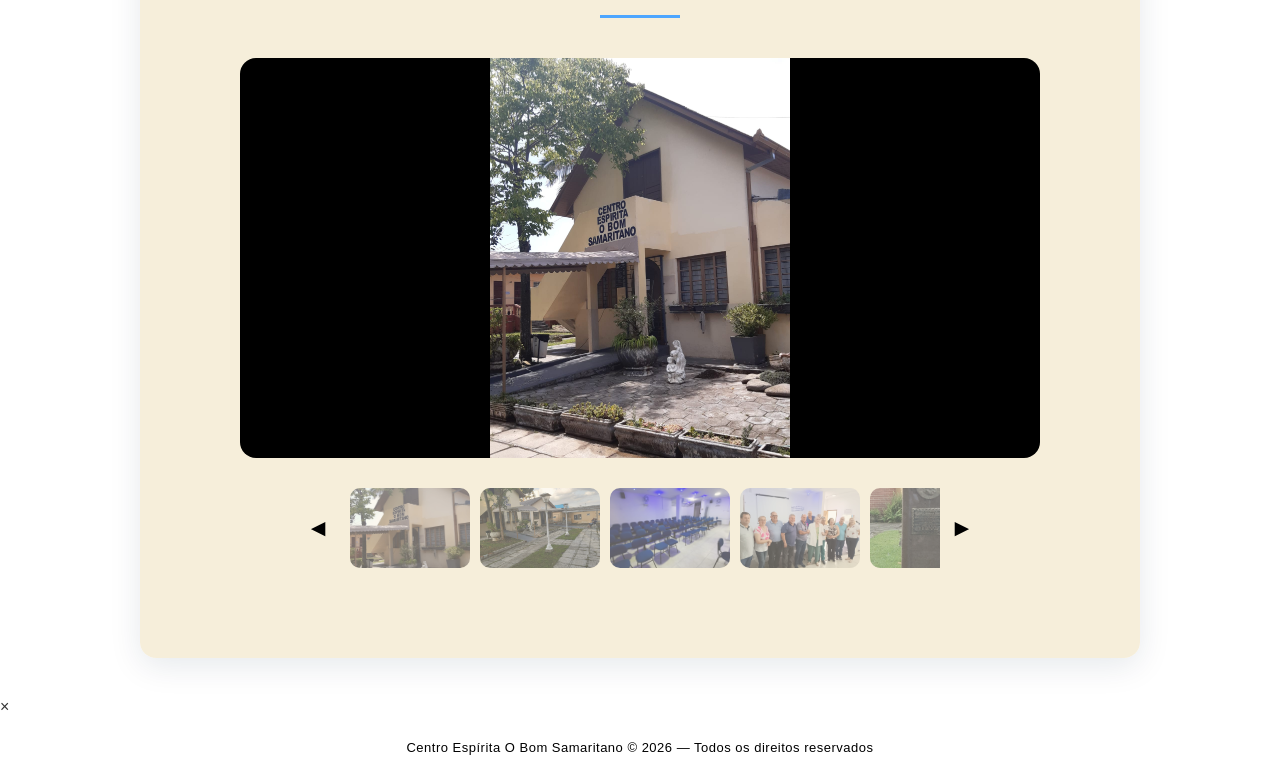
==== commit d82f9627: "Atualização Banners" ====
--- a/historia.html
+++ b/historia.html
@@ -224,7 +224,8 @@
         <button class="btn-topo" onclick="window.scrollTo({top: 0, behavior: 'smooth'})">↑</button>
     
          <script src="https://unpkg.com/aos@2.3.4/dist/aos.js"></script>
-        <script src="script.js"></script>
+        
+         <script type="module" src="js/conteudo.js"></script>
         
         <footer>
             <p>Centro Espírita O Bom Samaritano &copy; 2026 — Todos os direitos reservados</p>
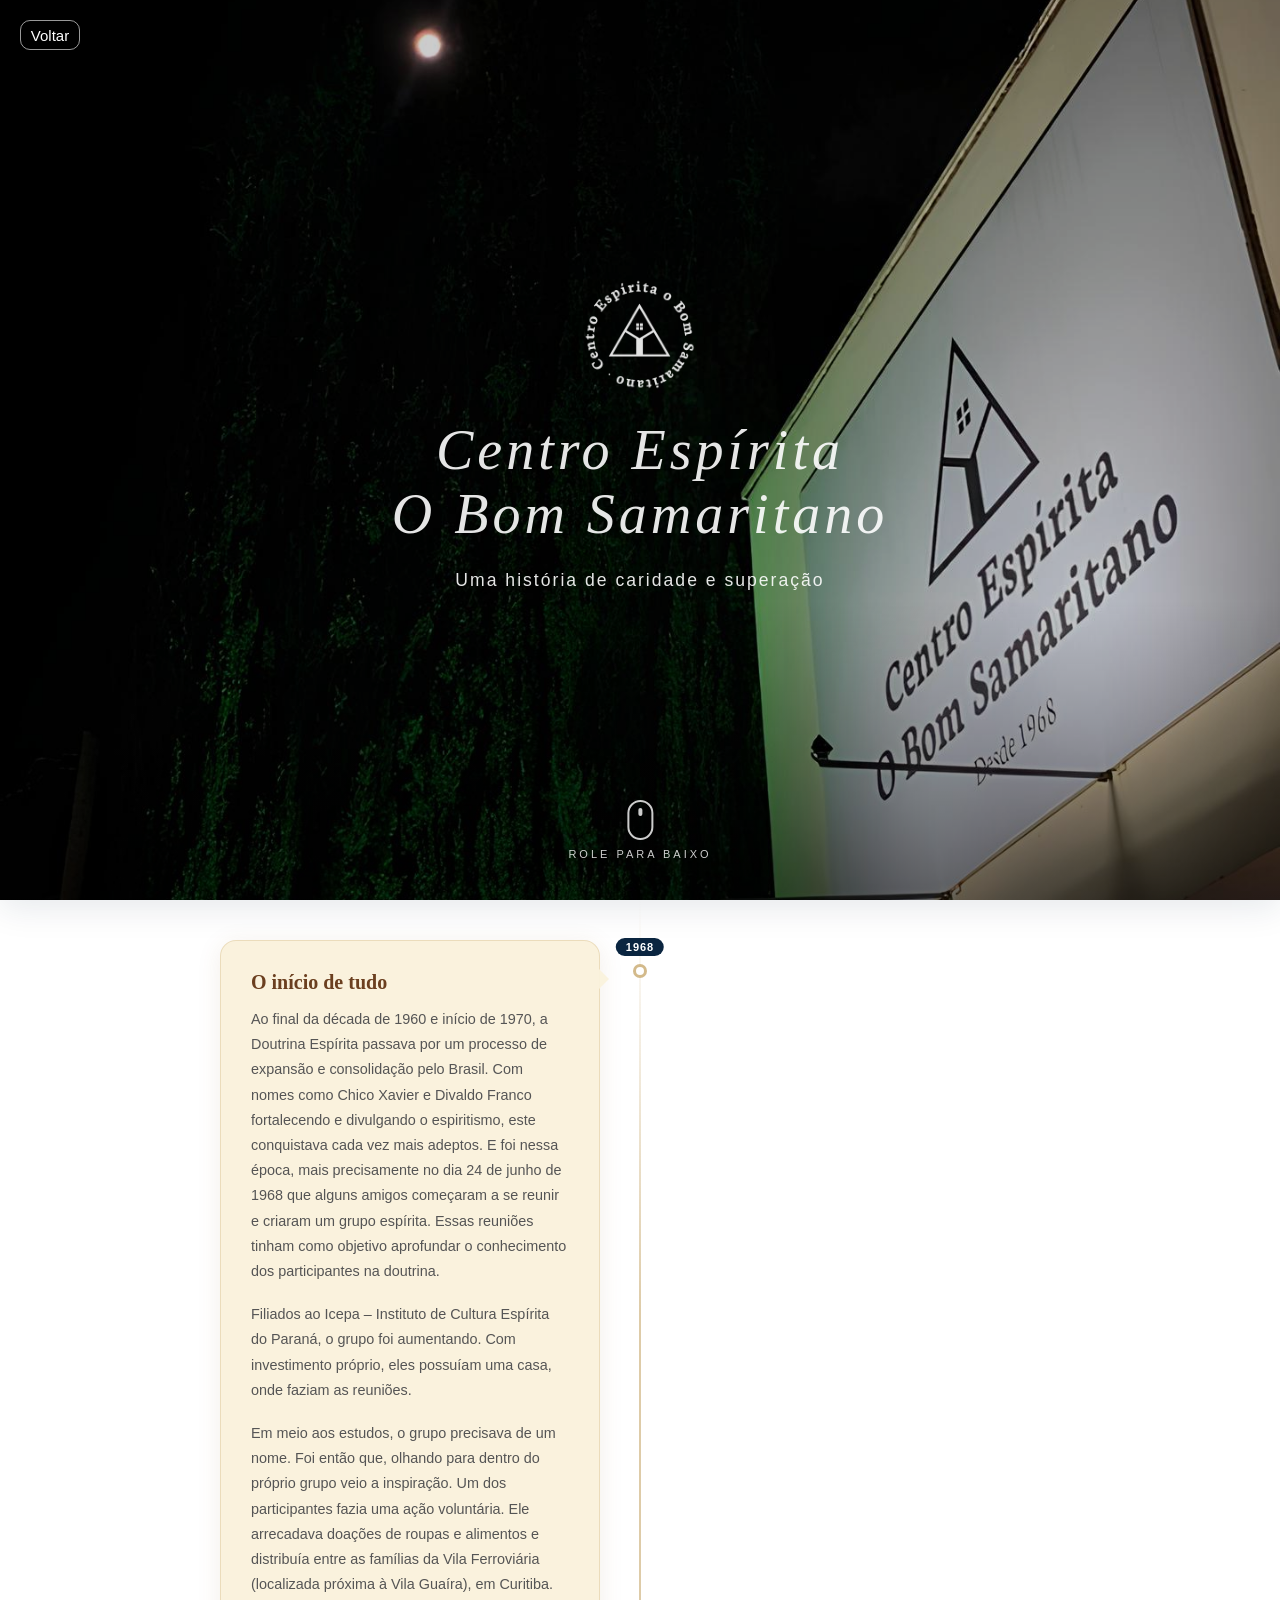
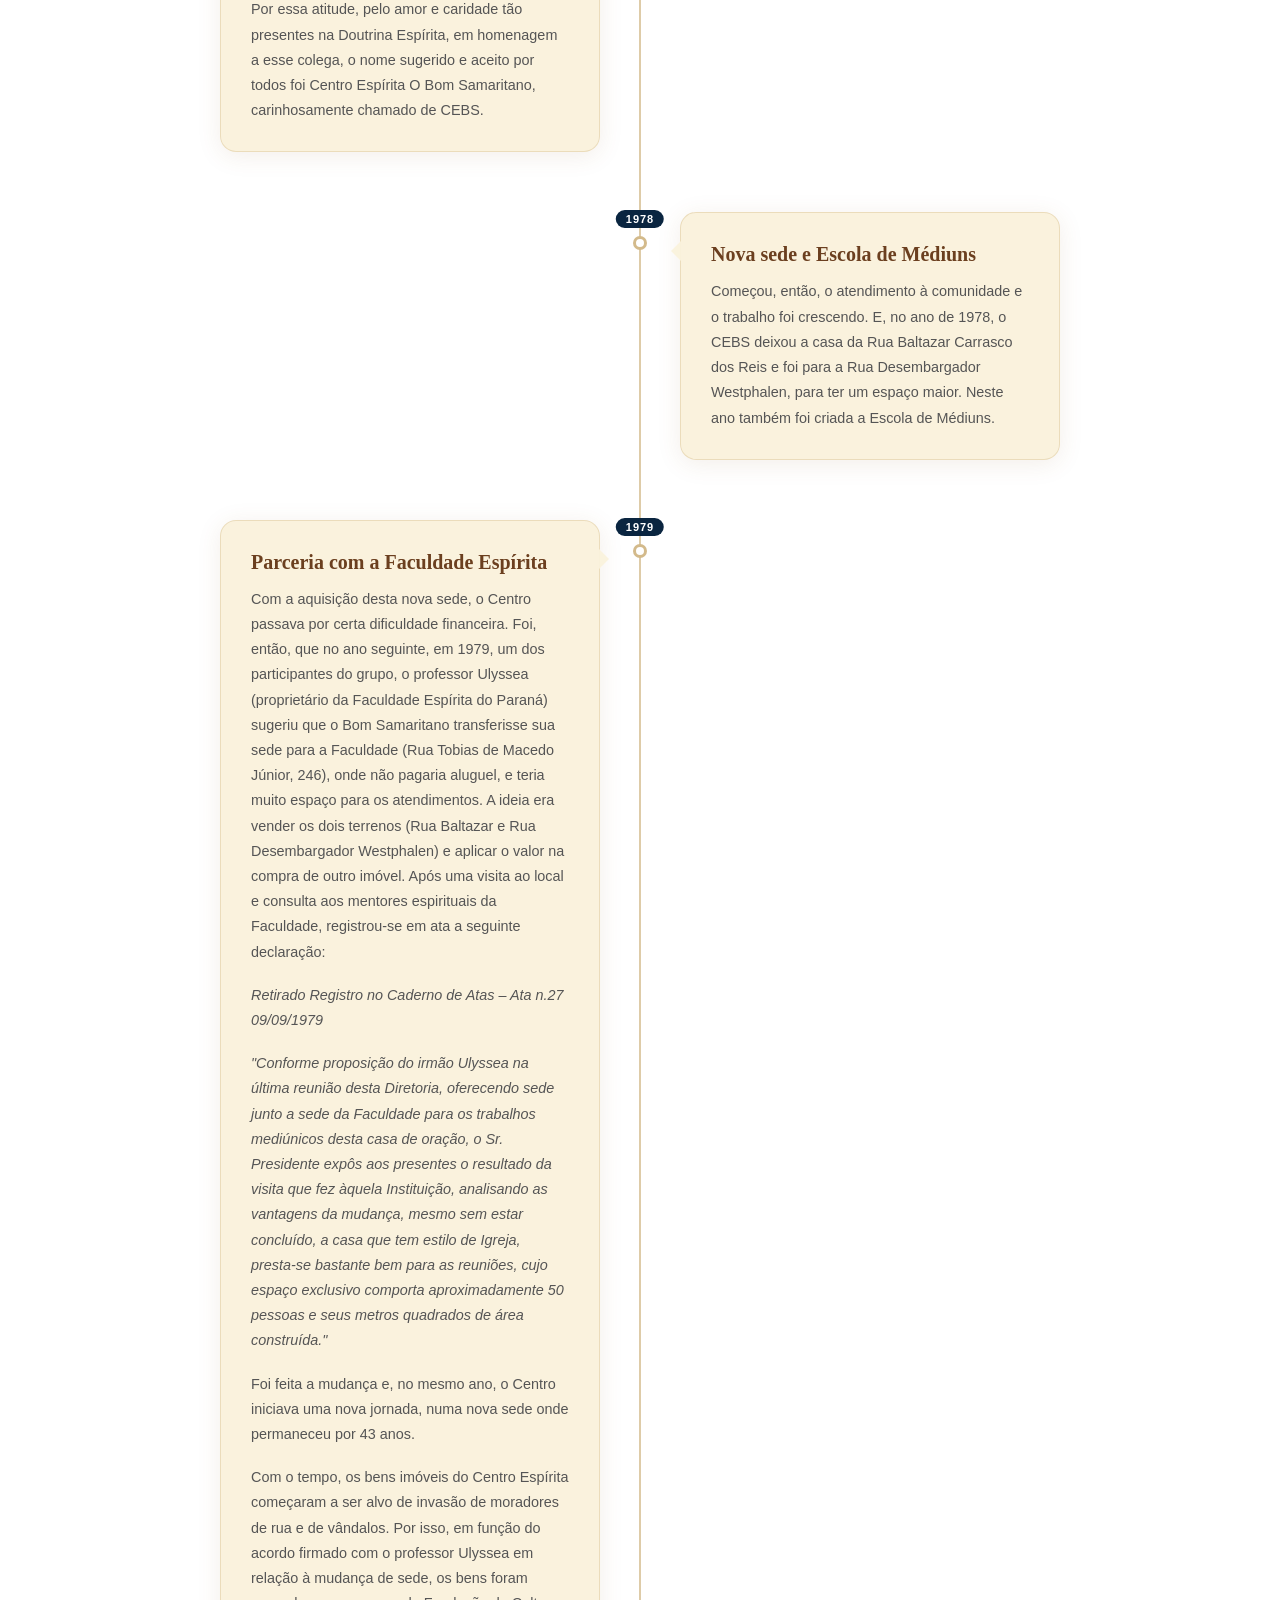
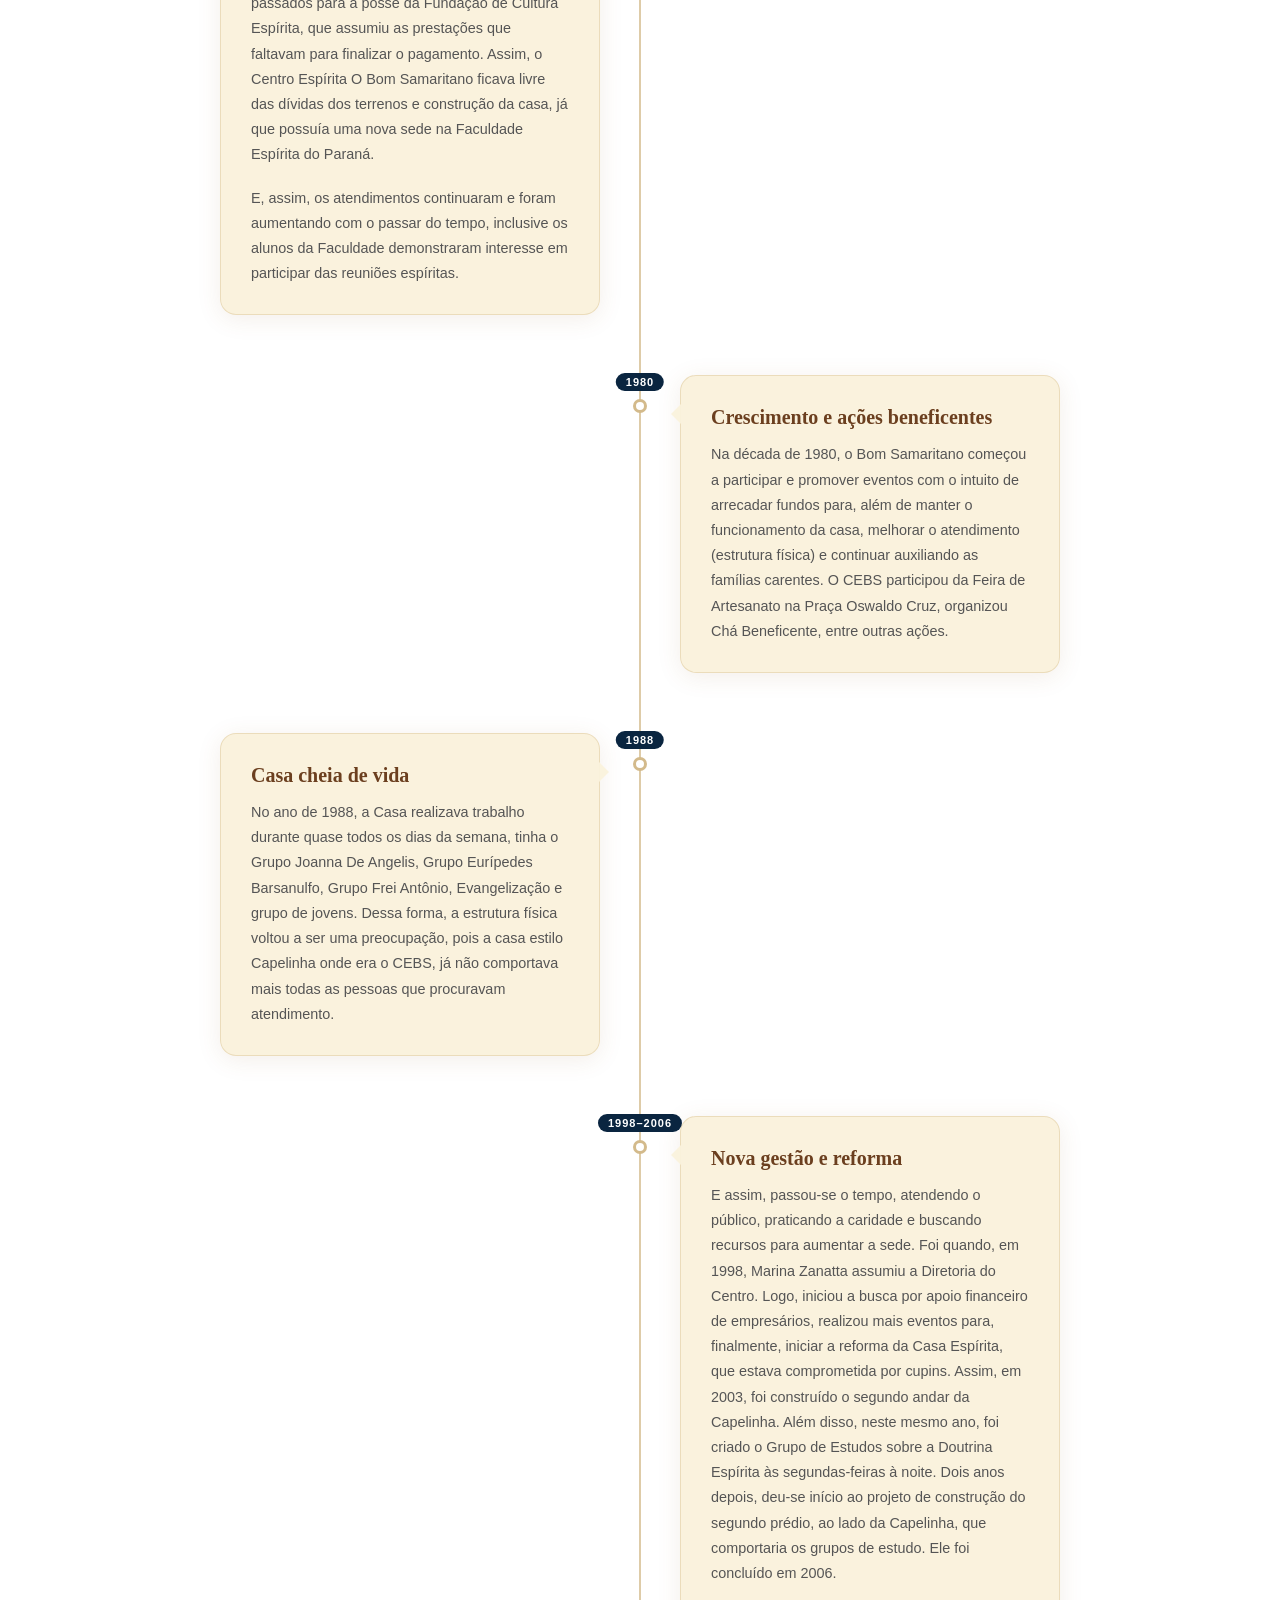
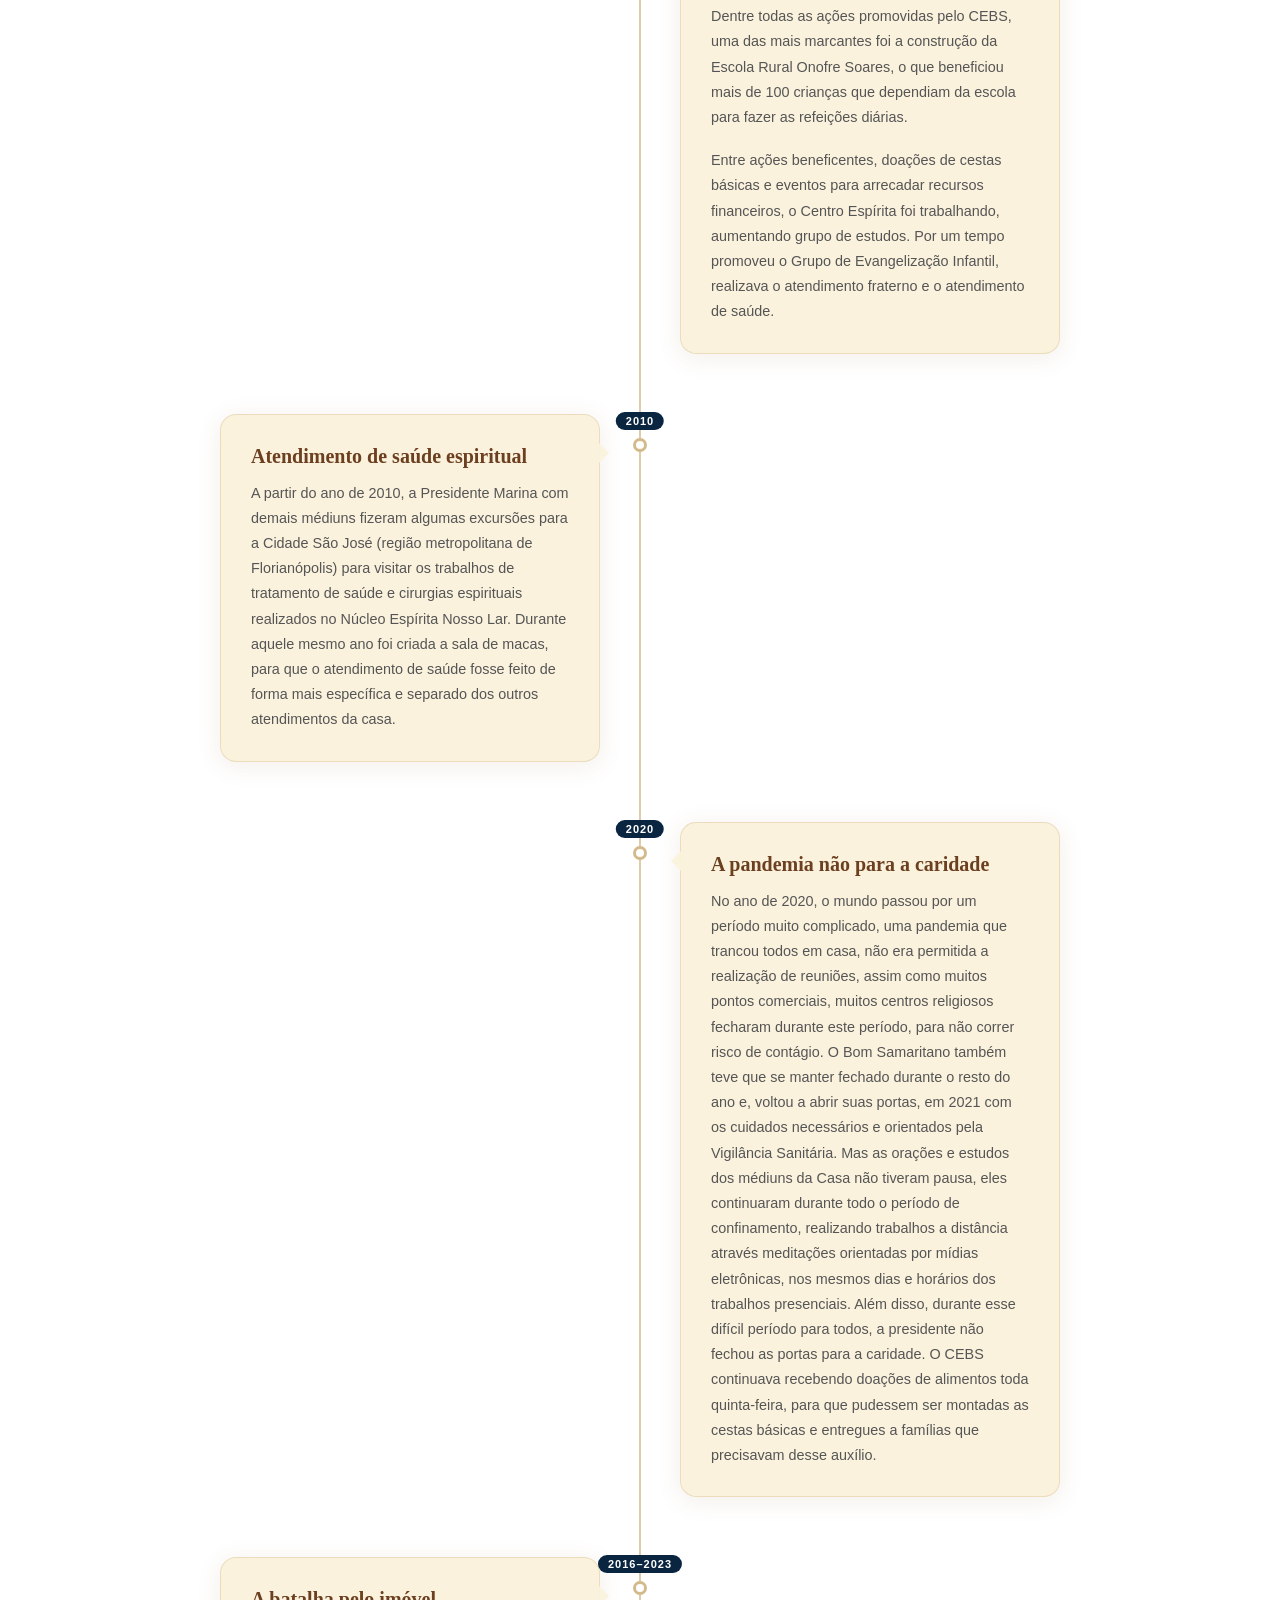
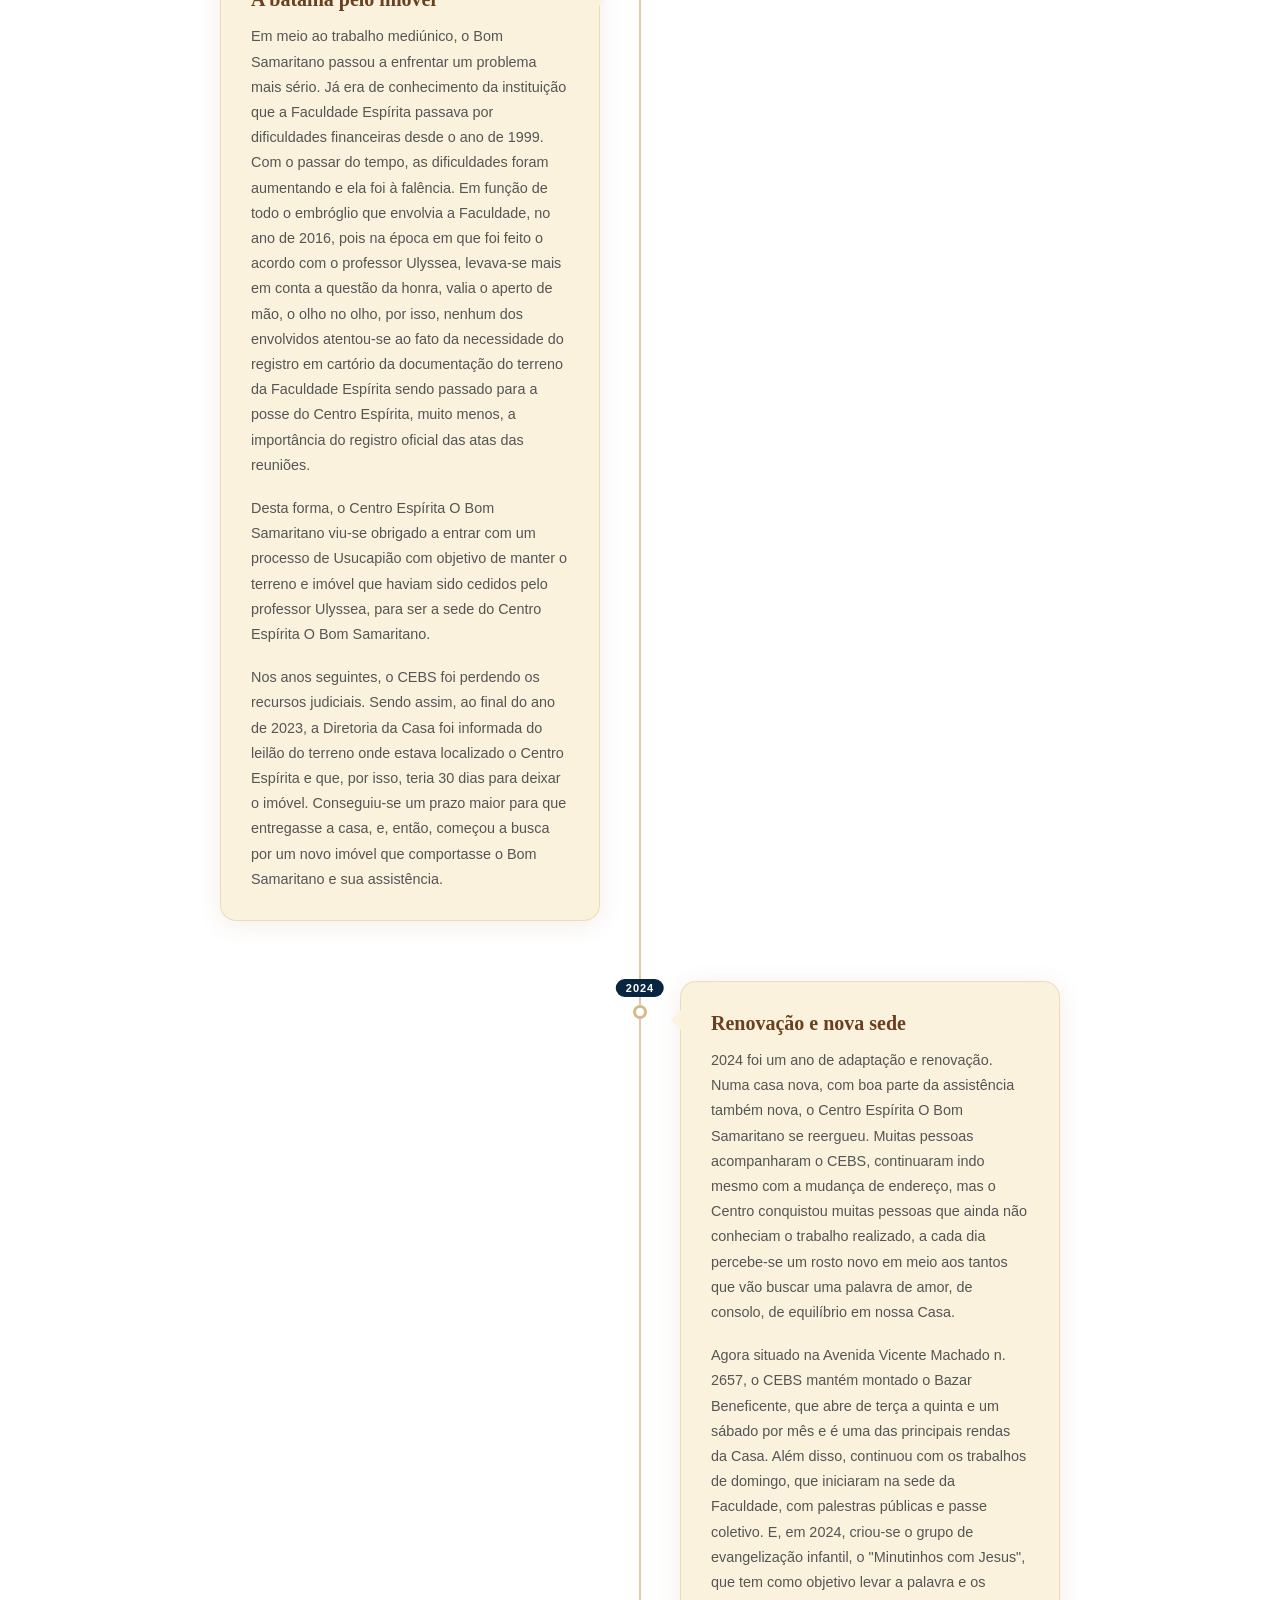
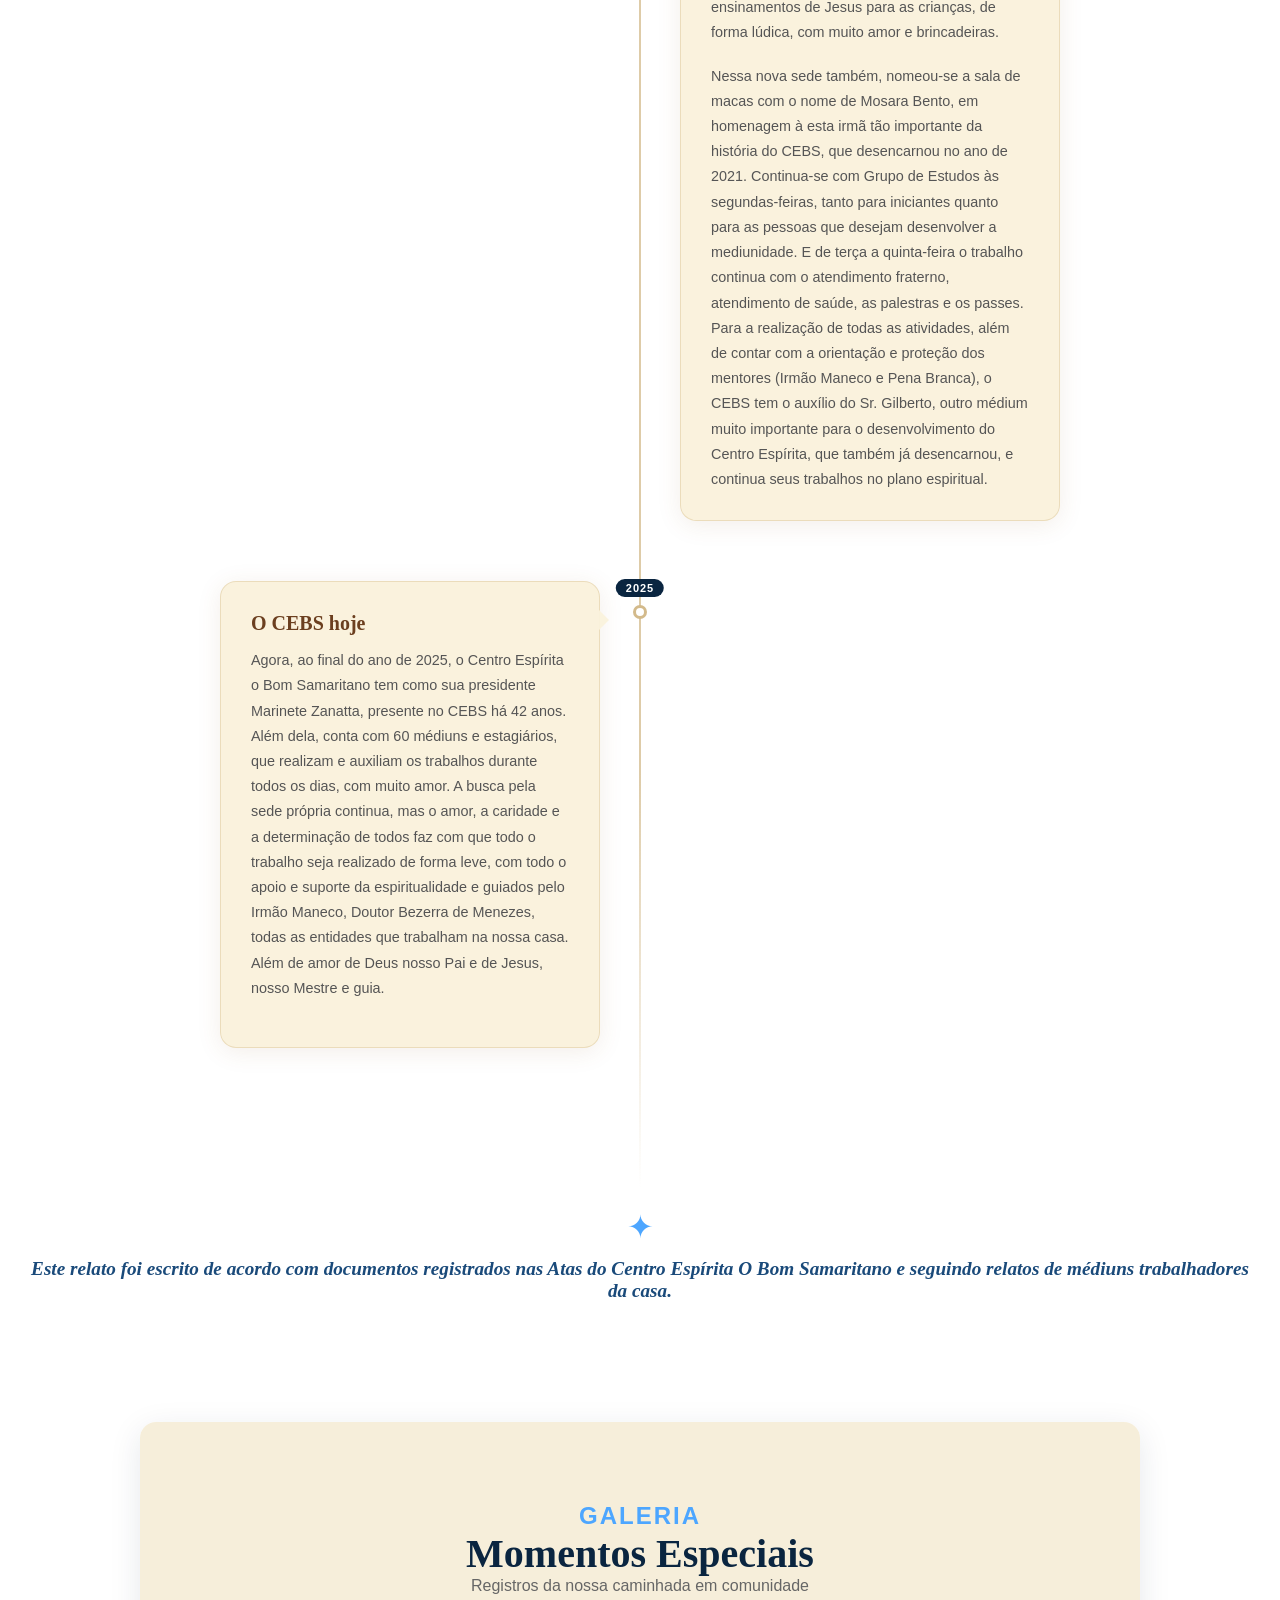
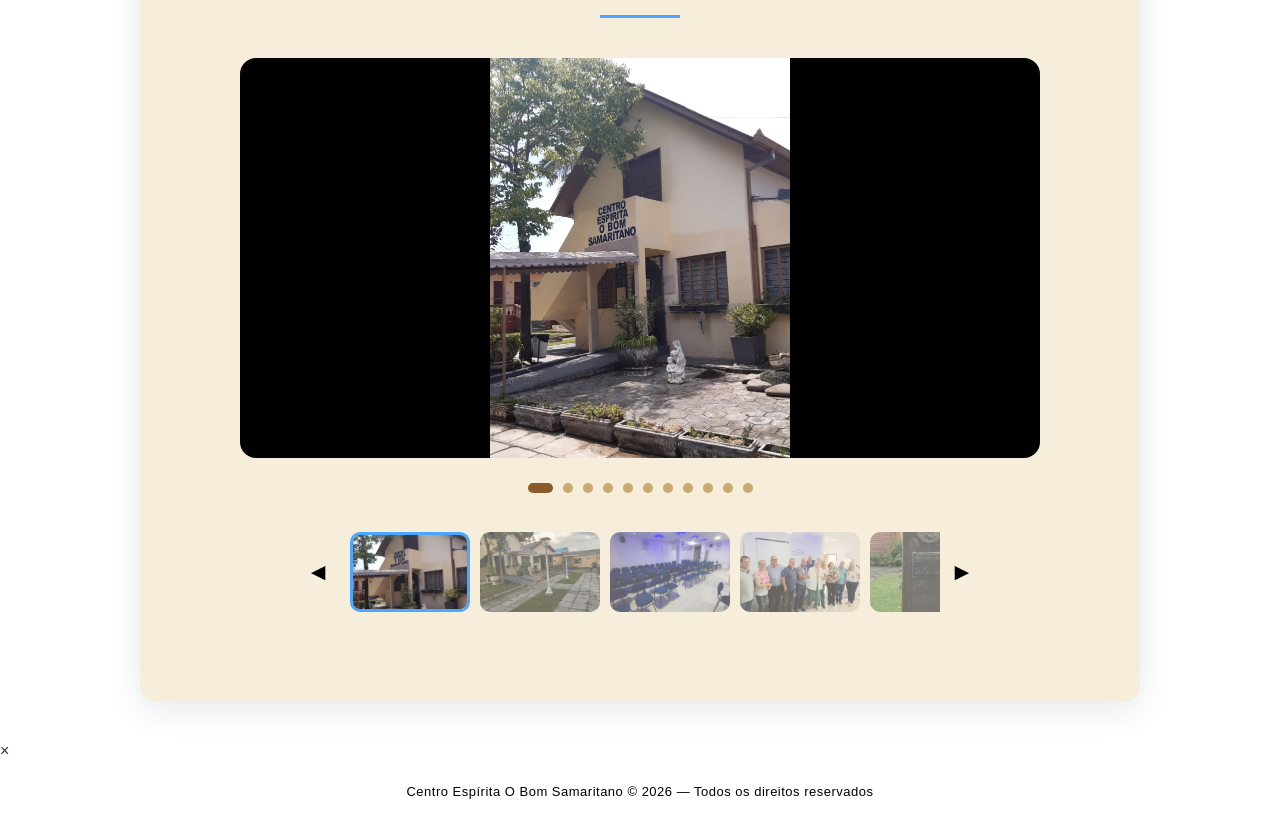
==== commit 79c9ff7d: "Volta o site para a versão anterior (9d7ebc3)" ====
--- a/historia.html
+++ b/historia.html
@@ -224,8 +224,7 @@
         <button class="btn-topo" onclick="window.scrollTo({top: 0, behavior: 'smooth'})">↑</button>
     
          <script src="https://unpkg.com/aos@2.3.4/dist/aos.js"></script>
-        
-         <script type="module" src="js/conteudo.js"></script>
+        <script src="script.js"></script>
         
         <footer>
             <p>Centro Espírita O Bom Samaritano &copy; 2026 — Todos os direitos reservados</p>
